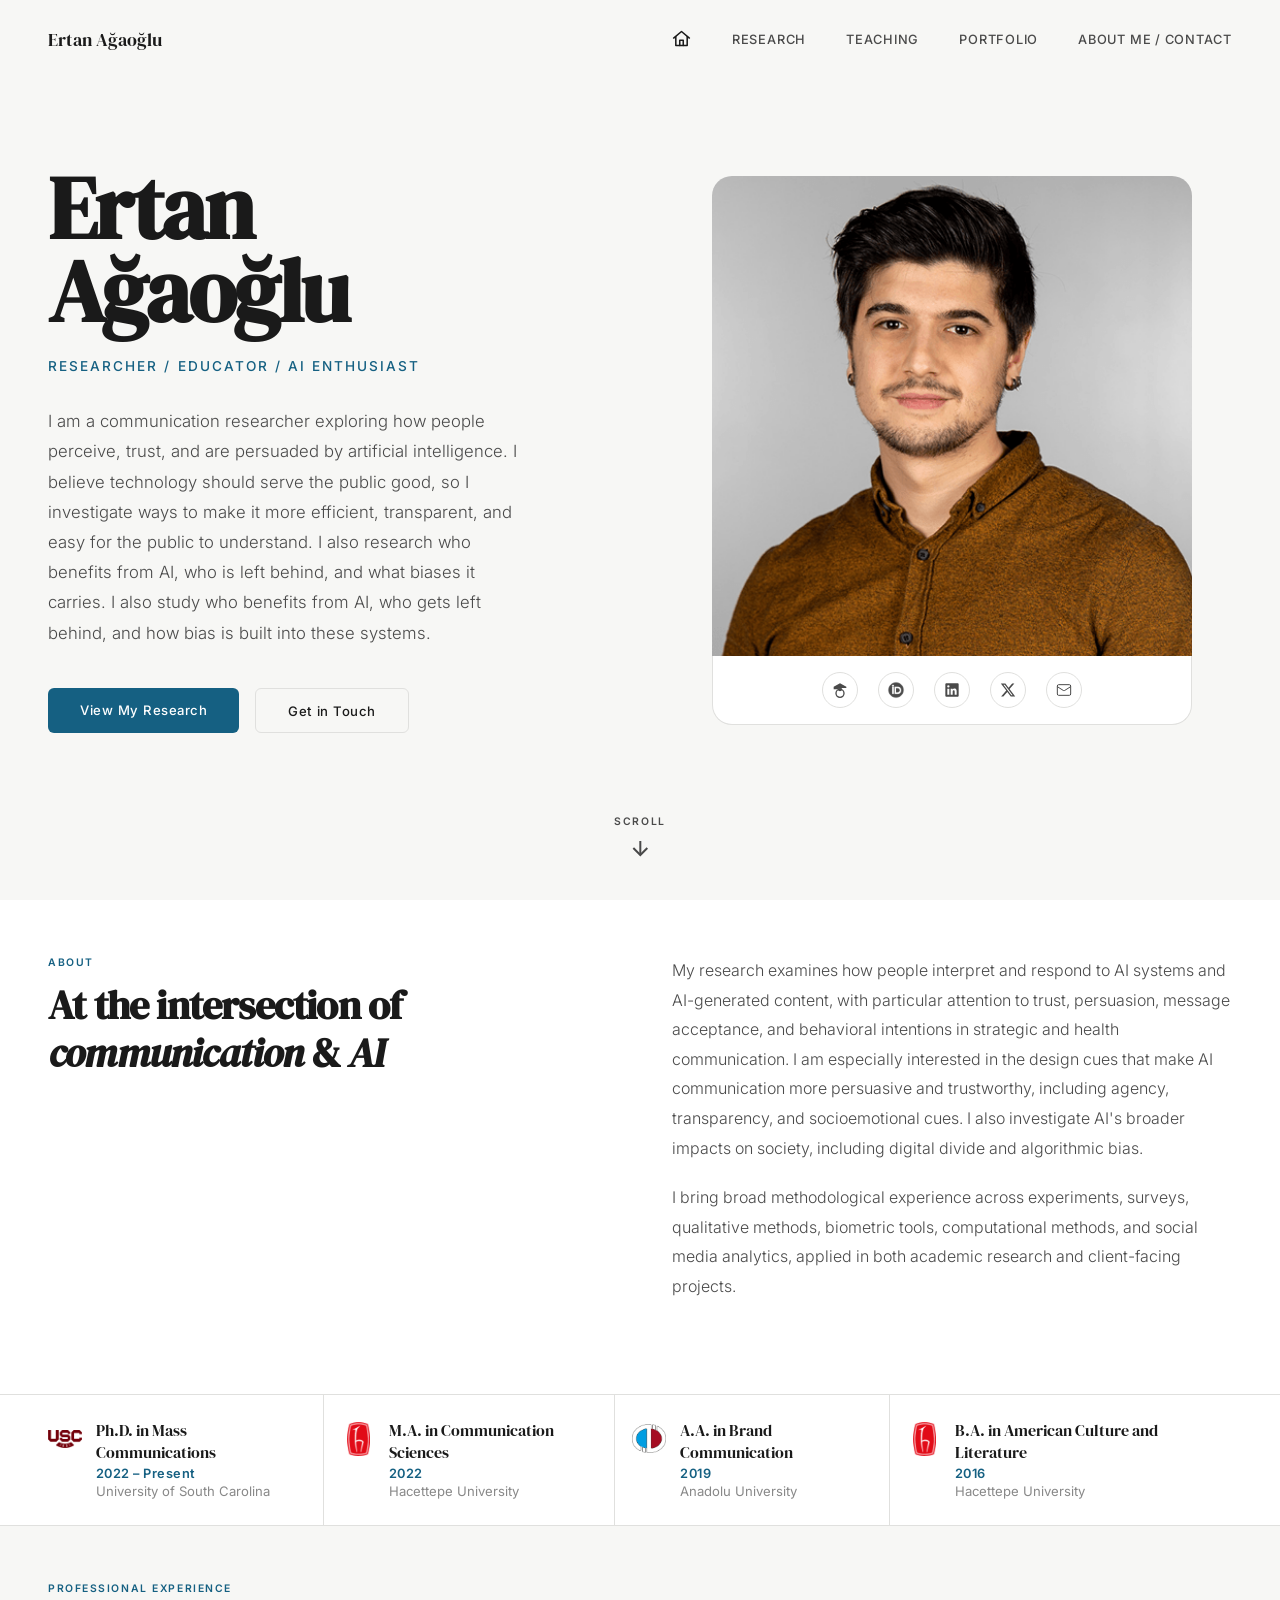
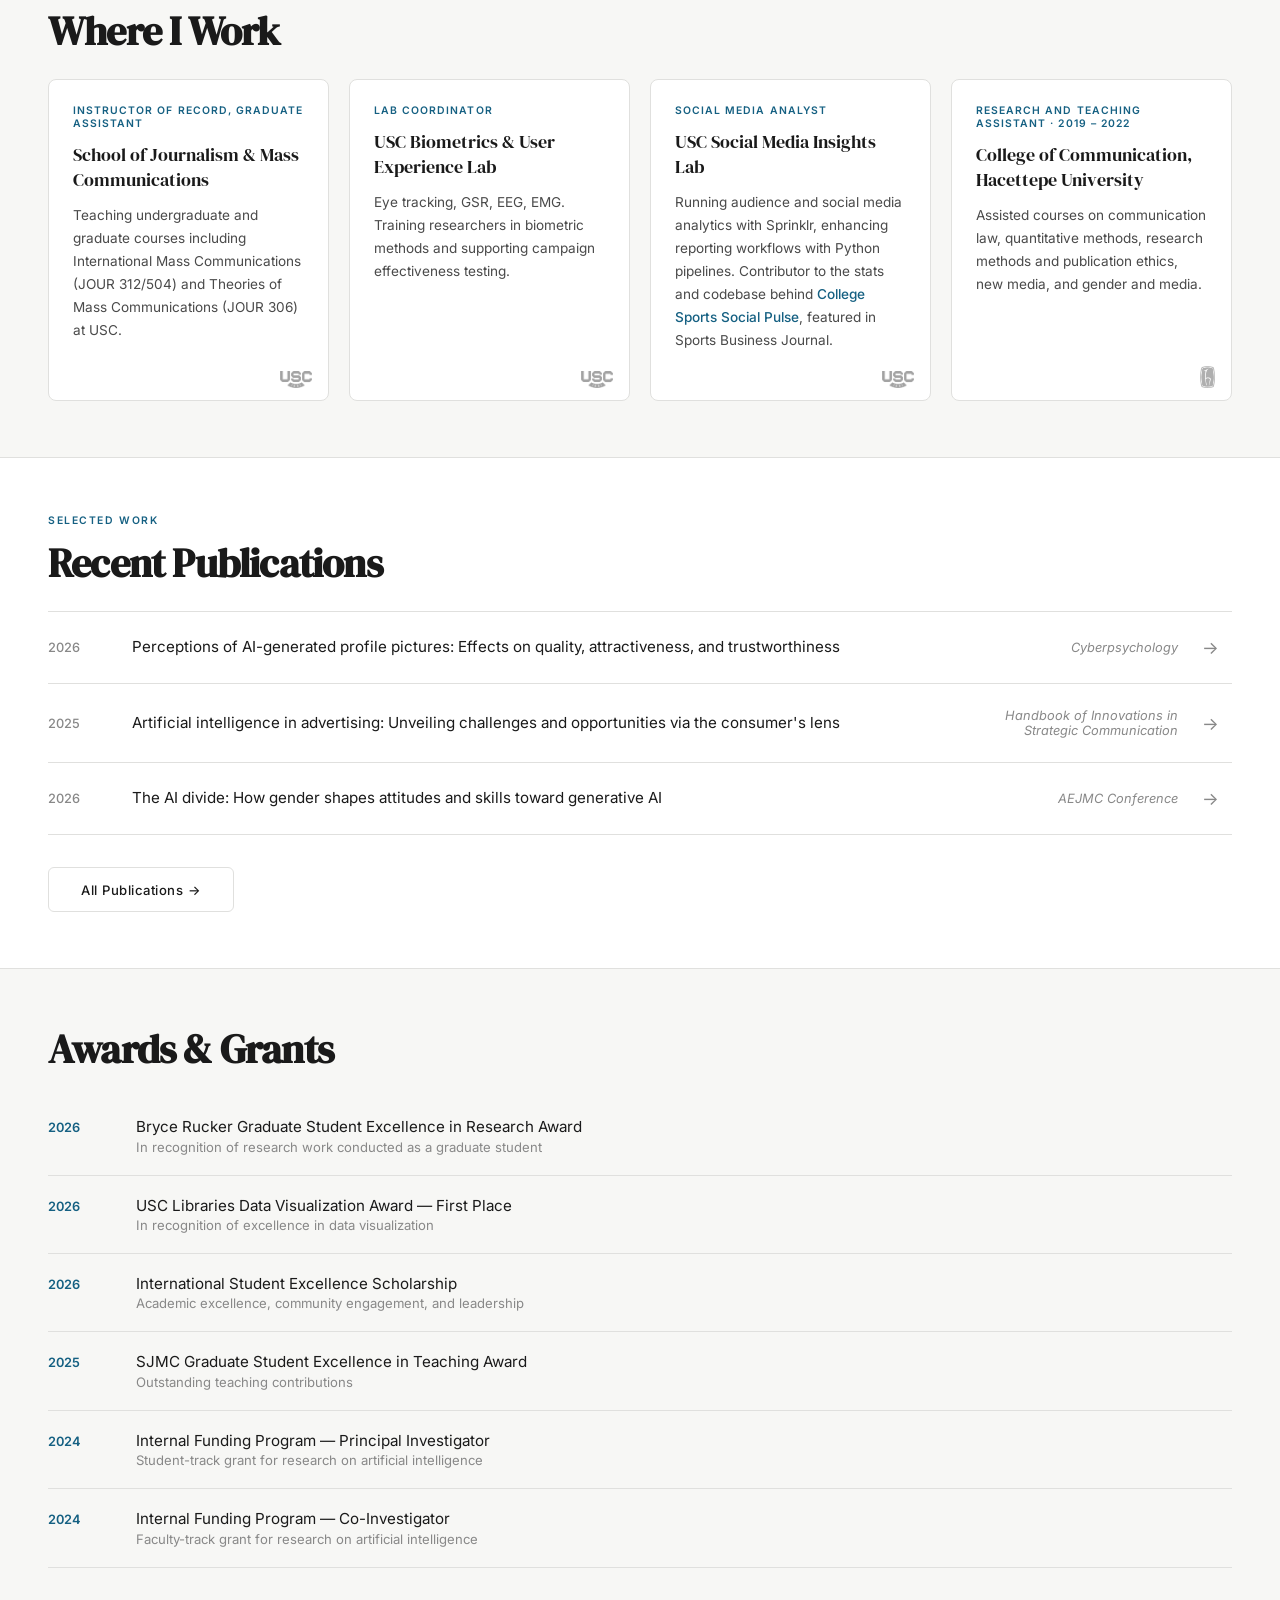
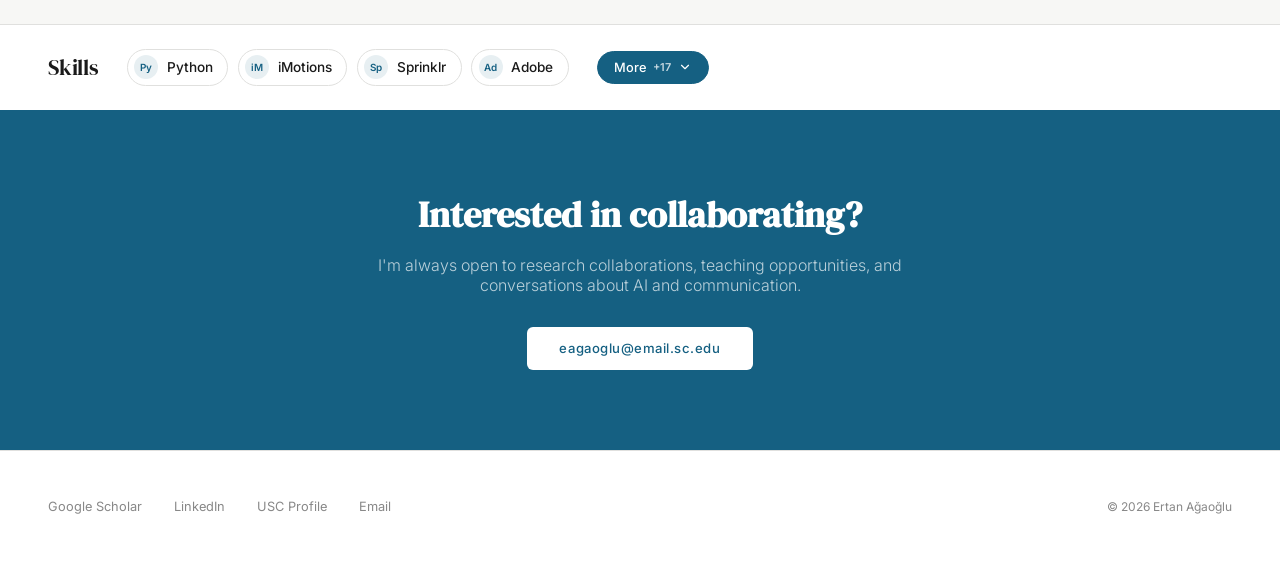
==== index.html @ 3bb45492 "Update skills strip pills, pulsing blue More button, add Canva Co-Authored-By: Claude Sonnet 5.5 <no" ====
<!DOCTYPE html>
<html lang="en">
<head>
  <meta charset="UTF-8">
  <meta name="viewport" content="width=device-width, initial-scale=1.0">
  <title>Ertan Ağaoğlu | Communication & AI Researcher</title>
  <meta name="description" content="Ertan Ağaoğlu is a Ph.D. Candidate at the University of South Carolina researching artificial intelligence, AI trust, persuasion, and algorithmic inequalities.">
  <link rel="icon" type="image/svg+xml" href="favicon.svg">
  
  <!-- Open Graph / Social Media -->
  <meta property="og:type" content="website">
  <meta property="og:site_name" content="Ertan Ağaoğlu">
  <meta property="og:title" content="Ertan Ağaoğlu | Communication & AI Researcher">
  <meta property="og:description" content="Communication researcher exploring how people perceive, trust, and are persuaded by artificial intelligence.">
  <meta property="og:url" content="https://ertanagaoglu.com/">
  <meta property="og:image" content="https://ertanagaoglu.com/agaoglu_ertan.png">
  <meta name="twitter:card" content="summary_large_image">
  <meta name="twitter:site" content="@ertanagaoglu">

  <link rel="preconnect" href="https://fonts.googleapis.com">
  <link rel="preconnect" href="https://fonts.gstatic.com" crossorigin>
  <link href="https://fonts.googleapis.com/css2?family=DM+Serif+Display:ital@0;1&family=Inter:wght@300;400;500;600&display=swap" rel="stylesheet">
  <link rel="stylesheet" href="style.css">
  <style>
    .hero{position:relative}
    .scroll-arrow{position:absolute;bottom:2.5rem;left:50%;transform:translateX(-50%);display:flex;flex-direction:column;align-items:center;gap:.5rem;cursor:pointer;text-decoration:none;color:var(--text2);z-index:1}
    .scroll-arrow span{font-size:.65rem;font-weight:600;letter-spacing:.15em;text-transform:uppercase}
    .scroll-arrow svg{width:24px;height:24px;stroke:var(--text2);stroke-width:2;fill:none;animation:bounce 2s infinite}
    @keyframes bounce{0%,20%,50%,80%,100%{transform:translateY(0)}40%{transform:translateY(8px)}60%{transform:translateY(4px)}}
    @media(max-width:900px){.scroll-arrow{display:none}}
  </style>
</head>
<body>

<nav>
  <div class="nav-inner">
    <a href="index.html" class="nav-logo">Ertan Ağaoğlu</a>
    <button class="nav-toggle" aria-label="Menu" onclick="document.querySelector('.nav-links').classList.toggle('open')">
      <svg viewBox="0 0 24 24"><line x1="3" y1="6" x2="21" y2="6"/><line x1="3" y1="12" x2="21" y2="12"/><line x1="3" y1="18" x2="21" y2="18"/></svg>
    </button>
    <ul class="nav-links">
      <li><a href="index.html" class="nav-home active" aria-label="Home" title="Home"><svg viewBox="0 0 24 24" aria-hidden="true"><path d="M3 11.5 12 4l9 7.5"/><path d="M5.5 10v10h13V10"/><path d="M10 20v-6h4v6"/></svg></a></li>
      <li><a href="research.html">Research</a></li>
      <li><a href="teaching.html">Teaching</a></li>
      <li><a href="portfolio.html">Portfolio</a></li>
      <li><a href="beyond-academia.html">About Me / Contact</a></li>
    </ul>
  </div>
</nav>

<section class="hero">
  <div class="hero-content">
    <div class="hero-text">
      <h1 class="hero-name">Ertan<br>Ağaoğlu</h1>
      <p class="hero-roles">Researcher / Educator / AI Enthusiast</p>
      <p class="hero-desc">I am a communication researcher exploring how people perceive, trust, and are persuaded by artificial intelligence. I believe technology should serve the public good, so I investigate ways to make it more efficient, transparent, and easy for the public to understand. I also research who benefits from AI, who is left behind, and what biases it carries. I also study who benefits from AI, who gets left behind, and how bias is built into these systems.</p>
      <div class="hero-cta">
        <a href="research.html" class="btn-primary">View My Research</a>
        <a href="mailto:eagaoglu@email.sc.edu" class="btn-outline">Get in Touch</a>
      </div>
    </div>
    <div class="hero-image">
      <img src="agaoglu_ertan.png" alt="Ertan Ağaoğlu">
      <div class="hero-icons">
        <a href="https://scholar.google.com/citations?user=BY0EhgkAAAAJ&hl=en" target="_blank" rel="noopener noreferrer" title="Google Scholar">
          <svg viewBox="0 0 24 24"><path d="M12 24a7 7 0 1 1 0-14 7 7 0 0 1 0 14zm0-2a5 5 0 1 0 0-10 5 5 0 0 0 0 10z"/><path d="M12 14a3 3 0 1 1 0-6 3 3 0 0 1 0 6zm0-2a1 1 0 1 0 0-2 1 1 0 0 0 0 2z"/><path d="m2.5 7 9.5-5 9.5 5V9H11l-2 2H2.5z"/></svg>
        </a>
        <a href="https://orcid.org/0000-0002-4220-2431" target="_blank" rel="noopener noreferrer" title="ORCID">
          <span class="orcid-icon" aria-hidden="true"></span>
        </a>
        <a href="https://www.linkedin.com/in/ertanagaoglu/" target="_blank" rel="noopener noreferrer" title="LinkedIn">
          <svg viewBox="0 0 24 24"><path d="M20.5 2h-17A1.5 1.5 0 0 0 2 3.5v17A1.5 1.5 0 0 0 3.5 22h17a1.5 1.5 0 0 0 1.5-1.5v-17A1.5 1.5 0 0 0 20.5 2zM8 19H5v-9h3zM6.5 8.25A1.75 1.75 0 1 1 8.3 6.5a1.78 1.78 0 0 1-1.8 1.75zM19 19h-3v-4.74c0-1.42-.6-1.93-1.38-1.93A1.74 1.74 0 0 0 13 14.19V19h-3v-9h2.9v1.3a3.11 3.11 0 0 1 2.7-1.4c1.55 0 3.36.86 3.36 3.66z"/></svg>
        </a>
        <a href="https://x.com/ertanagaoglu" target="_blank" rel="noopener noreferrer" title="X / Twitter">
          <svg viewBox="0 0 24 24"><path d="M18.244 2.25h3.308l-7.227 8.26 8.502 11.24H16.17l-5.214-6.817L4.99 21.75H1.68l7.73-8.835L1.254 2.25H8.08l4.713 6.231zm-1.161 17.52h1.833L7.084 4.126H5.117z"/></svg>
        </a>
        <a href="mailto:eagaoglu@email.sc.edu" title="Email">
          <svg viewBox="0 0 24 24" class="stroke-icon"><rect x="2" y="4" width="20" height="16" rx="2"/><path d="m22 7-8.97 5.7a1.94 1.94 0 0 1-2.06 0L2 7"/></svg>
        </a>
      </div>
    </div>
  </div>
  <a href="#about" class="scroll-arrow">
    <span>Scroll</span>
    <svg viewBox="0 0 24 24"><path d="M12 5v14"/><path d="m19 12-7 7-7-7"/></svg>
  </a>
</section>

<section class="section" id="about">
  <div class="two-col">
    <div class="col-left reveal">
      <span class="overline">About</span>
      <h2>At the intersection of<br><em>communication</em> &amp; <em>AI</em></h2>
    </div>
    <div class="col-right reveal reveal-delay-1">
      <p>My research examines how people interpret and respond to AI systems and AI-generated content, with particular attention to trust, persuasion, message acceptance, and behavioral intentions in strategic and health communication. I am especially interested in the design cues that make AI communication more persuasive and trustworthy, including agency, transparency, and socioemotional cues. I also investigate AI's broader impacts on society, including digital divide and algorithmic bias.</p>
      <p>I bring broad methodological experience across experiments, surveys, qualitative methods, biometric tools, computational methods, and social media analytics, applied in both academic research and client-facing projects.</p>
    </div>
  </div>
</section>

<section class="edu-section">
  <div class="edu-card edu-wide reveal">
    <ul class="edu-list" aria-label="Education">
      <li class="edu-item">
        <span class="edu-logo"><img src="usc-logo.png" alt="University of South Carolina"></span>
        <span class="edu-text"><span class="edu-degree">Ph.D. in Mass Communications</span><span class="edu-year">2022 &ndash; Present</span><span class="edu-inst">University of South Carolina</span></span>
      </li>
      <li class="edu-item">
        <span class="edu-logo"><img src="hu-logo.png" alt="Hacettepe University"></span>
        <span class="edu-text"><span class="edu-degree">M.A. in Communication Sciences</span><span class="edu-year">2022</span><span class="edu-inst">Hacettepe University</span></span>
      </li>
      <li class="edu-item">
        <span class="edu-logo"><img src="anadolu-logo.png" alt="Anadolu University"></span>
        <span class="edu-text"><span class="edu-degree">A.A. in Brand Communication</span><span class="edu-year">2019</span><span class="edu-inst">Anadolu University</span></span>
      </li>
      <li class="edu-item">
        <span class="edu-logo"><img src="hu-logo.png" alt="Hacettepe University"></span>
        <span class="edu-text"><span class="edu-degree">B.A. in American Culture and Literature</span><span class="edu-year">2016</span><span class="edu-inst">Hacettepe University</span></span>
      </li>
    </ul>
  </div>
</section>

<section class="section labs-section">
  <span class="overline">Professional Experience</span>
  <h2>Where I Work</h2>
  <div class="labs-grid labs-grid-4">
    <div class="lab-card reveal">
      <span class="lab-logo" data-label="University of South Carolina"><img src="usc-logo.png" alt="University of South Carolina"></span>
      <span class="lab-role">Instructor of Record, Graduate Assistant</span>
      <h3>School of Journalism &amp; Mass Communications</h3>
      <p>Teaching undergraduate and graduate courses including International Mass Communications (JOUR 312/504) and Theories of Mass Communications (JOUR 306) at USC.</p>
    </div>
    <div class="lab-card reveal reveal-delay-1">
      <span class="lab-logo" data-label="University of South Carolina"><img src="usc-logo.png" alt="University of South Carolina"></span>
      <span class="lab-role">Lab Coordinator</span>
      <h3>USC Biometrics &amp; User Experience Lab</h3>
      <p>Eye tracking, GSR, EEG, EMG. Training researchers in biometric methods and supporting campaign effectiveness testing.</p>
    </div>
    <div class="lab-card reveal reveal-delay-2">
      <span class="lab-logo" data-label="University of South Carolina"><img src="usc-logo.png" alt="University of South Carolina"></span>
      <span class="lab-role">Social Media Analyst</span>
      <h3>USC Social Media Insights Lab</h3>
      <p>Running audience and social media analytics with Sprinklr, enhancing reporting workflows with Python pipelines. Contributor to the stats and codebase behind <a href="https://collegesportssocialpulse.com" target="_blank" rel="noopener noreferrer" style="color:var(--accent2);text-decoration:none;font-weight:500">College Sports Social Pulse</a>, featured in Sports Business Journal.</p>
    </div>
    <div class="lab-card reveal reveal-delay-3">
      <span class="lab-logo" data-label="Hacettepe University"><img class="hu" src="hu-logo.png" alt="Hacettepe University"></span>
      <span class="lab-role">Research and Teaching Assistant &middot; 2019 &ndash; 2022</span>
      <h3>College of Communication, Hacettepe University</h3>
      <p>Assisted courses on communication law, quantitative methods, research methods and publication ethics, new media, and gender and media.</p>
    </div>
  </div>
</section>

<section class="section">
  <span class="overline">Selected Work</span>
  <h2>Recent Publications</h2>
  <div class="pub-list reveal">
    <a class="pub-row" href="https://doi.org/10.5817/CP2026-4-3" target="_blank" rel="noopener noreferrer">
      <span class="pub-year">2026</span>
      <span class="pub-title">Perceptions of AI-generated profile pictures: Effects on quality, attractiveness, and trustworthiness</span>
      <span class="pub-venue">Cyberpsychology</span>
      <span class="pub-arrow">&rarr;</span>
    </a>
    <a class="pub-row" href="https://www.e-elgar.com/shop/gbp/handbook-of-innovations-in-strategic-communication-9781035326471.html" target="_blank" rel="noopener noreferrer">
      <span class="pub-year">2025</span>
      <span class="pub-title">Artificial intelligence in advertising: Unveiling challenges and opportunities via the consumer's lens</span>
      <span class="pub-venue">Handbook of Innovations in Strategic Communication</span>
      <span class="pub-arrow">&rarr;</span>
    </a>
    <a class="pub-row" href="research.html">
      <span class="pub-year">2026</span>
      <span class="pub-title">The AI divide: How gender shapes attitudes and skills toward generative AI</span>
      <span class="pub-venue">AEJMC Conference</span>
      <span class="pub-arrow">&rarr;</span>
    </a>
  </div>
  <div style="margin-top:2rem">
    <a href="research.html" class="btn-outline">All Publications &rarr;</a>
  </div>
</section>

<section class="section labs-section">
  <h2>Awards &amp; Grants</h2>
  <div class="awards-list">
    <div class="award reveal">
      <span class="award-year">2026</span>
      <div class="award-info">
        <h3>Bryce Rucker Graduate Student Excellence in Research Award</h3>
        <p>In recognition of research work conducted as a graduate student</p>
      </div>
    </div>
    <div class="award">
      <span class="award-year">2026</span>
      <div class="award-info">
        <h3>USC Libraries Data Visualization Award &mdash; First Place</h3>
        <p>In recognition of excellence in data visualization</p>
      </div>
    </div>
    <div class="award">
      <span class="award-year">2026</span>
      <div class="award-info">
        <h3>International Student Excellence Scholarship</h3>
        <p>Academic excellence, community engagement, and leadership</p>
      </div>
    </div>
    <div class="award">
      <span class="award-year">2025</span>
      <div class="award-info">
        <h3>SJMC Graduate Student Excellence in Teaching Award</h3>
        <p>Outstanding teaching contributions</p>
      </div>
    </div>
    <div class="award">
      <span class="award-year">2024</span>
      <div class="award-info">
        <h3>Internal Funding Program &mdash; Principal Investigator</h3>
        <p>Student-track grant for research on artificial intelligence</p>
      </div>
    </div>
    <div class="award">
      <span class="award-year">2024</span>
      <div class="award-info">
        <h3>Internal Funding Program &mdash; Co-Investigator</h3>
        <p>Faculty-track grant for research on artificial intelligence</p>
      </div>
    </div>
  </div>
</section>

<section class="skills-strip" id="skills">
  <div class="strip-bar">
    <h2 class="strip-title">Skills</h2>
    <ul class="strip-pills">
      <li class="strip-pill"><span class="strip-mark" aria-hidden="true">Py</span>Python</li>
      <li class="strip-pill"><span class="strip-mark" aria-hidden="true">iM</span>iMotions</li>
      <li class="strip-pill"><span class="strip-mark" aria-hidden="true">Sp</span>Sprinklr</li>
      <li class="strip-pill"><span class="strip-mark" aria-hidden="true">Ad</span>Adobe</li>
    </ul>
    <button type="button" class="strip-more" aria-expanded="false" aria-controls="skills-panel"><span class="strip-more-label">More</span> <span class="strip-more-count">+17</span><svg viewBox="0 0 24 24" aria-hidden="true"><path d="m6 9 6 6 6-6"/></svg></button>
  </div>
  <div class="strip-panel" id="skills-panel" inert>
    <div class="strip-panel-clip">
      <div class="strip-panel-inner">
        <div class="skill-tabs" role="group" aria-label="Filter skills">
    <button type="button" class="skill-tab is-active" data-filter="all" aria-pressed="true">All <span>21</span></button>
    <button type="button" class="skill-tab" data-filter="statistics" aria-pressed="false">Statistics <span>3</span></button>
    <button type="button" class="skill-tab" data-filter="qualitative" aria-pressed="false">Qualitative <span>1</span></button>
    <button type="button" class="skill-tab" data-filter="programming" aria-pressed="false">Programming <span>2</span></button>
    <button type="button" class="skill-tab" data-filter="ai" aria-pressed="false">AI <span>2</span></button>
    <button type="button" class="skill-tab" data-filter="biometrics" aria-pressed="false">Biometrics <span>5</span></button>
    <button type="button" class="skill-tab" data-filter="listening" aria-pressed="false">Social Listening <span>4</span></button>
    <button type="button" class="skill-tab" data-filter="visualization" aria-pressed="false">Visualization <span>4</span></button>
  </div>
        <ul class="skill-grid">
      <li class="skill" data-cat="statistics">
        <span class="skill-mark" aria-hidden="true">SP</span>
        <span class="skill-text"><span class="skill-name">SPSS</span><span class="skill-cat">Statistics</span></span>
      </li>
      <li class="skill" data-cat="statistics">
        <span class="skill-mark" aria-hidden="true">R</span>
        <span class="skill-text"><span class="skill-name">RStudio</span><span class="skill-cat">Statistics</span></span>
      </li>
      <li class="skill" data-cat="statistics">
        <span class="skill-mark" aria-hidden="true">Jm</span>
        <span class="skill-text"><span class="skill-name">Jamovi</span><span class="skill-cat">Statistics</span></span>
      </li>
      <li class="skill" data-cat="qualitative">
        <span class="skill-mark" aria-hidden="true">De</span>
        <span class="skill-text"><span class="skill-name">Dedoose</span><span class="skill-cat">Qualitative</span></span>
      </li>
      <li class="skill" data-cat="programming">
        <span class="skill-mark" aria-hidden="true">Py</span>
        <span class="skill-text"><span class="skill-name">Python</span><span class="skill-cat">Programming</span></span>
      </li>
      <li class="skill" data-cat="programming">
        <span class="skill-mark" aria-hidden="true">HT</span>
        <span class="skill-text"><span class="skill-name">HTML</span><span class="skill-cat">Programming</span></span>
      </li>
      <li class="skill" data-cat="ai">
        <span class="skill-mark" aria-hidden="true">Vu</span>
        <span class="skill-text"><span class="skill-name">Vurvey</span><span class="skill-cat">AI</span></span>
      </li>
      <li class="skill" data-cat="ai">
        <span class="skill-mark" aria-hidden="true">Ol</span>
        <span class="skill-text"><span class="skill-name">LLMs with Ollama</span><span class="skill-cat">AI</span></span>
      </li>
      <li class="skill" data-cat="biometrics">
        <span class="skill-mark" aria-hidden="true">iM</span>
        <span class="skill-text"><span class="skill-name">iMotions</span><span class="skill-cat">Biometrics</span></span>
      </li>
      <li class="skill" data-cat="biometrics">
        <span class="skill-mark" aria-hidden="true">ET</span>
        <span class="skill-text"><span class="skill-name">Eye Tracking</span><span class="skill-cat">Biometrics</span></span>
      </li>
      <li class="skill" data-cat="biometrics">
        <span class="skill-mark" aria-hidden="true">GS</span>
        <span class="skill-text"><span class="skill-name">GSR</span><span class="skill-cat">Biometrics</span></span>
      </li>
      <li class="skill" data-cat="biometrics">
        <span class="skill-mark" aria-hidden="true">EE</span>
        <span class="skill-text"><span class="skill-name">EEG</span><span class="skill-cat">Biometrics</span></span>
      </li>
      <li class="skill" data-cat="biometrics">
        <span class="skill-mark" aria-hidden="true">EM</span>
        <span class="skill-text"><span class="skill-name">EMG</span><span class="skill-cat">Biometrics</span></span>
      </li>
      <li class="skill" data-cat="listening">
        <span class="skill-mark" aria-hidden="true">NQ</span>
        <span class="skill-text"><span class="skill-name">Netbase Quid</span><span class="skill-cat">Social Listening</span></span>
      </li>
      <li class="skill" data-cat="listening">
        <span class="skill-mark" aria-hidden="true">Bw</span>
        <span class="skill-text"><span class="skill-name">BrandWatch</span><span class="skill-cat">Social Listening</span></span>
      </li>
      <li class="skill" data-cat="listening">
        <span class="skill-mark" aria-hidden="true">Sp</span>
        <span class="skill-text"><span class="skill-name">Sprinklr</span><span class="skill-cat">Social Listening</span></span>
      </li>
      <li class="skill" data-cat="listening">
        <span class="skill-mark" aria-hidden="true">VM</span>
        <span class="skill-text"><span class="skill-name">ViralMoment</span><span class="skill-cat">Social Listening</span></span>
      </li>
      <li class="skill" data-cat="visualization">
        <span class="skill-mark" aria-hidden="true">Tb</span>
        <span class="skill-text"><span class="skill-name">Tableau</span><span class="skill-cat">Visualization</span></span>
      </li>
      <li class="skill" data-cat="visualization">
        <span class="skill-mark" aria-hidden="true">Cv</span>
        <span class="skill-text"><span class="skill-name">Canva</span><span class="skill-cat">Visualization</span></span>
      </li>
      <li class="skill" data-cat="visualization">
        <span class="skill-mark" aria-hidden="true">Ad</span>
        <span class="skill-text"><span class="skill-name">Adobe Creative Suite</span><span class="skill-cat">Visualization</span></span>
      </li>
      <li class="skill" data-cat="visualization">
        <span class="skill-mark" aria-hidden="true">MS</span>
        <span class="skill-text"><span class="skill-name">Microsoft Office</span><span class="skill-cat">Visualization</span></span>
      </li>
  </ul>
      </div>
    </div>
  </div>
</section>

<section class="cta-section">
  <div class="cta-inner reveal">
    <h2>Interested in collaborating?</h2>
    <p>I'm always open to research collaborations, teaching opportunities, and conversations about AI and communication.</p>
    <a href="mailto:eagaoglu@email.sc.edu" class="btn-primary">eagaoglu@email.sc.edu</a>
  </div>
</section>

<footer>
  <div class="footer-inner">
    <div class="footer-links">
      <a href="https://scholar.google.com/citations?user=BY0EhgkAAAAJ&hl=en" target="_blank" rel="noopener noreferrer">Google Scholar</a>
      <a href="https://www.linkedin.com/in/ertanagaoglu/" target="_blank" rel="noopener noreferrer">LinkedIn</a>
      <a href="https://sc.edu/study/colleges_schools/cic/academic_programs/phd/mass_communication_phd/doctoral_students/agaoglu_ertan.php" target="_blank" rel="noopener noreferrer">USC Profile</a>
      <a href="mailto:eagaoglu@email.sc.edu">Email</a>
    </div>
    <p>&copy; 2026 Ertan Ağaoğlu</p>
  </div>
</footer>

<script>
window.addEventListener('scroll',()=>{document.querySelector('nav').classList.toggle('scrolled',window.scrollY>50)});
const o=new IntersectionObserver((entries)=>{entries.forEach(e=>{if(e.isIntersecting){e.target.classList.add('visible');o.unobserve(e.target)}})},{threshold:.15});
document.querySelectorAll('.reveal').forEach(el=>o.observe(el));
</script>
<script src="skills.js" defer></script>
</body>
</html>
---- style.css ----
*{margin:0;padding:0;box-sizing:border-box}
:root{
  --bg:#ffffff;
  --bg2:#f7f7f5;
  --text:#1a1a1a;
  --text2:#4a4a4a;
  --muted:#888;
  --border:#e0e0de;
  --accent:#156082;
  --accent2:#156082;
  --serif:'DM Serif Display',Georgia,serif;
  --sans:'Inter',system-ui,sans-serif;
}
html{scroll-behavior:smooth}
body{font-family:var(--sans);background:var(--bg);color:var(--text);-webkit-font-smoothing:antialiased;overflow-x:hidden}

/* Nav */
nav{position:fixed;top:0;left:0;right:0;z-index:100;padding:0 3rem;transition:all .4s}
nav.scrolled{background:rgba(255,255,255,.92);backdrop-filter:blur(20px);-webkit-backdrop-filter:blur(20px);box-shadow:0 1px 0 var(--border)}
.nav-inner{max-width:1400px;margin:0 auto;display:flex;align-items:center;justify-content:space-between;height:80px}
.nav-logo{font-family:var(--serif);font-size:1.1rem;color:var(--text);text-decoration:none}
.nav-links{display:flex;gap:2.5rem;list-style:none}
.nav-links a{font-size:.8rem;font-weight:500;color:var(--text2);text-decoration:none;letter-spacing:.06em;text-transform:uppercase;transition:color .2s}
.nav-links a:hover,.nav-links a.active{color:var(--text)}
.nav-toggle{display:none;background:none;border:none;cursor:pointer;padding:4px}
.nav-toggle svg{width:24px;height:24px;stroke:var(--text);stroke-width:2;fill:none}

/* Hero */
.hero{min-height:100vh;display:flex;align-items:center;padding:0 3rem;background:var(--bg2)}
.hero-content{max-width:1400px;margin:0 auto;width:100%;display:grid;grid-template-columns:1fr 1fr;gap:4rem;align-items:center;padding:6rem 0}
.hero-text{padding-right:2rem}
.hero-name{font-family:var(--serif);font-size:5.5rem;line-height:.95;letter-spacing:-.03em;color:var(--text);margin-bottom:1.5rem}
.hero-roles{font-size:.85rem;font-weight:500;letter-spacing:.15em;text-transform:uppercase;color:var(--accent2);margin-bottom:2rem}
.hero-desc{font-size:1.05rem;line-height:1.8;color:var(--text2);max-width:480px;font-weight:300}
.hero-cta{display:flex;gap:1rem;margin-top:2.5rem}
.hero-image{position:relative;display:flex;flex-direction:column;align-items:center}
.hero-image img{width:100%;max-width:480px;height:auto;object-fit:cover;border-radius:20px 20px 0 0}
.hero-icons{display:flex;justify-content:center;gap:1.25rem;padding:1rem 0;background:var(--bg);border:1px solid var(--border);border-top:none;border-radius:0 0 20px 20px;width:100%;max-width:480px}
.hero-icons a{display:flex;align-items:center;justify-content:center;width:36px;height:36px;border-radius:50%;border:1px solid var(--border);background:var(--bg);transition:all .3s}
.hero-icons a:hover{border-color:var(--accent);background:var(--accent)}
.hero-icons a:hover svg{fill:var(--bg);stroke:var(--bg)}
.hero-icons svg{width:16px;height:16px;fill:var(--text2);stroke:none;transition:all .3s}
.hero-icons svg.stroke-icon{fill:none;stroke:var(--text2);stroke-width:1.5}
.hero-icons a:hover svg.stroke-icon{fill:none;stroke:var(--bg)}

.nav-links a.nav-home{display:inline-flex;align-items:center}
.nav-links a.nav-home svg{width:21px;height:21px;stroke:currentColor;stroke-width:1.75;fill:none;stroke-linecap:round;stroke-linejoin:round}

/* Social row (about page) */
.social-row{display:flex;justify-content:center;gap:1.25rem;margin-top:1.75rem;max-width:640px}
.social-row a{display:flex;align-items:center;justify-content:center;width:40px;height:40px;border-radius:50%;border:1px solid var(--border);background:var(--bg);transition:all .3s}
.social-row a:hover{border-color:var(--accent);background:var(--accent)}
.social-row svg{width:17px;height:17px;fill:var(--text2);stroke:none;transition:all .3s}
.social-row svg.stroke-icon{fill:none;stroke:var(--text2);stroke-width:1.5}
.social-row a:hover svg{fill:var(--bg);stroke:none}
.social-row a:hover svg.stroke-icon{fill:none;stroke:var(--bg)}

.orcid-icon{display:block;width:18px;height:18px;background:var(--text2);-webkit-mask:url(orcid-mask.png) center/contain no-repeat;mask:url(orcid-mask.png) center/contain no-repeat;transition:background .3s}
.hero-icons a:hover .orcid-icon,.social-row a:hover .orcid-icon{background:var(--bg)}

.contact-card{max-width:420px;margin:2rem auto 0;padding:1.5rem 1.5rem 1.75rem;border:1px solid var(--border);border-radius:14px;background:var(--bg);text-align:center;transition:box-shadow .35s,border-color .35s}
.contact-card:hover{border-color:#cfcfcc;box-shadow:0 12px 36px rgba(0,0,0,.07)}
.contact-title{font-family:var(--serif);font-size:1.3rem;font-weight:400;letter-spacing:-.01em;margin-bottom:1.1rem;color:var(--text)}
.contact-card .social-row{margin:0 auto;max-width:none;gap:.85rem}
.contact-card .social-row a{position:relative;width:46px;height:46px;transition:all .3s,transform .3s}
.contact-card .social-row a:hover,.contact-card .social-row a:focus-visible{transform:translateY(-4px);box-shadow:0 8px 18px rgba(21,96,130,.22)}
.contact-card .social-row a:focus-visible{outline:2px solid var(--accent2);outline-offset:3px}
.contact-card .social-row svg{width:19px;height:19px}
.contact-card .orcid-icon{width:24px;height:24px}
.contact-card .social-row a::after{content:attr(data-label);position:absolute;left:50%;top:calc(100% + 10px);transform:translate(-50%,-4px);padding:.3rem .6rem;border-radius:6px;background:var(--text);color:#fff;font-size:.7rem;font-weight:500;letter-spacing:.03em;white-space:nowrap;opacity:0;pointer-events:none;transition:opacity .2s,transform .2s}
.contact-card .social-row a:hover::after,.contact-card .social-row a:focus-visible::after{opacity:1;transform:translate(-50%,0)}
@media(max-width:900px){.contact-card{margin-top:1.5rem}.contact-card .social-row{gap:.6rem}.contact-card .social-row a{width:42px;height:42px}}
@media(prefers-reduced-motion:reduce){.contact-card .social-row a,.contact-card .social-row a::after{transition:none}}

/* Education card */
.edu-card{max-width:560px;padding:1.75rem 2rem;border:1px solid var(--border);border-radius:14px;background:var(--bg);transition:box-shadow .35s,border-color .35s}
.edu-card:hover{border-color:#cfcfcc;box-shadow:0 12px 36px rgba(0,0,0,.06)}
.section .edu-card h2{font-family:var(--serif);font-size:1.5rem;font-weight:400;letter-spacing:-.01em;margin-bottom:1.1rem}
.edu-list{list-style:none;margin:0;padding:0}
.edu-section{margin-top:1rem}
.edu-wide{max-width:none;padding:0;border:none;border-top:1px solid var(--border);border-radius:0;background:var(--bg);box-shadow:none}
.edu-wide:hover{box-shadow:none;border-color:var(--border)}
.edu-wide .edu-list{max-width:1400px;margin:0 auto;padding:0 3rem}
.edu-wide .edu-list{display:grid;grid-template-columns:repeat(auto-fit,minmax(240px,1fr));gap:0}
@media(min-width:1101px){.edu-wide .edu-list{grid-template-columns:1fr 1.06fr 1fr 1.25fr}}
.edu-wide .edu-item{margin:0;padding:1.6rem 1.1rem;border-radius:0;align-items:flex-start;gap:.85rem}
.edu-wide .edu-logo{margin-top:.1rem}
.edu-wide .edu-degree{font-size:1rem}
.edu-wide .edu-item+.edu-item{border-top:none;border-left:1px solid var(--border)}
.edu-wide .edu-item:first-child{padding-left:0}
.edu-wide .edu-item:first-child:hover{box-shadow:-3rem 0 0 var(--bg2)}
@media(max-width:900px){.edu-wide .edu-list{padding:0 1.5rem}.edu-wide .edu-item{padding:1.1rem 0}.edu-wide .edu-item:first-child:hover{box-shadow:-1.5rem 0 0 var(--bg2),1.5rem 0 0 var(--bg2)}.edu-wide .edu-item+.edu-item{border-left:none;border-top:1px solid var(--border)}}
.edu-item{display:flex;align-items:center;gap:1rem;padding:.8rem .75rem;margin:0 -.75rem;transition:background .25s}
.edu-item+.edu-item{border-top:1px solid var(--border)}
.edu-item:hover{background:var(--bg2)}
.edu-logo{display:flex;align-items:center;justify-content:center;width:34px;height:34px;flex-shrink:0}
.edu-logo img{display:block;max-width:100%;max-height:100%;width:auto;height:auto}
.edu-text{display:flex;flex-direction:column;gap:.15rem}
.edu-degree{font-family:var(--serif);font-size:1.05rem;color:var(--text);line-height:1.35}
.edu-year{font-size:.8rem;font-weight:600;letter-spacing:.04em;color:var(--accent2)}
.edu-inst{font-size:.82rem;color:var(--muted)}

/* Buttons */
.btn-primary{display:inline-block;font-size:.82rem;font-weight:500;letter-spacing:.04em;color:#fff;background:var(--accent);padding:.85rem 2rem;border-radius:6px;text-decoration:none;transition:all .3s}
.btn-primary:hover{background:#0f4a64;box-shadow:0 4px 20px rgba(21,96,130,.2)}
.btn-outline{display:inline-block;font-size:.82rem;font-weight:500;letter-spacing:.04em;color:var(--text);background:transparent;padding:.85rem 2rem;border-radius:6px;border:1px solid var(--border);text-decoration:none;transition:all .3s}
.btn-outline:hover{border-color:var(--text);background:var(--bg2)}

/* Info Bar */
.info-bar{border-top:1px solid var(--border);border-bottom:1px solid var(--border);background:var(--bg)}
.info-inner{max-width:1400px;margin:0 auto;padding:0 3rem;display:grid;grid-template-columns:repeat(4,1fr)}
.info-item{padding:1.75rem 0;border-right:1px solid var(--border);padding-right:2rem;padding-left:2rem}
.info-item:first-child{padding-left:0}
.info-item:last-child{border-right:none}
.info-label{display:block;font-size:.65rem;font-weight:600;letter-spacing:.12em;text-transform:uppercase;color:var(--muted);margin-bottom:.25rem}
.info-value{display:block;font-size:.9rem;font-weight:500;color:var(--text)}
.info-link{color:var(--text);text-decoration:none;transition:color .2s}
.info-link:hover{color:var(--accent2)}

/* Sections */
.section{max-width:1400px;margin:0 auto;padding:3.5rem 3rem}
.overline{display:block;font-size:.65rem;font-weight:600;letter-spacing:.15em;text-transform:uppercase;color:var(--accent2);margin-bottom:.75rem}
.section h2{font-family:var(--serif);font-size:2.5rem;letter-spacing:-.02em;margin-bottom:1.5rem;line-height:1.2}
.section h2 em{font-style:italic}

/* Two Col */
.two-col{display:grid;grid-template-columns:1fr 1fr;gap:4rem;align-items:start}
.col-right p{font-size:1rem;line-height:1.85;color:var(--text2);margin-bottom:1.25rem;font-weight:300}

/* Labs */
.labs-section{background:var(--bg2);border-top:1px solid var(--border);border-bottom:1px solid var(--border);max-width:100%;padding:3.5rem 3rem}
.labs-section .overline,.labs-section h2{max-width:1400px;margin-left:auto;margin-right:auto}
.labs-section h2{margin-bottom:1.5rem}
.labs-grid{max-width:1400px;margin:0 auto;display:grid;grid-template-columns:repeat(3,1fr);gap:1.5rem}
.labs-grid-4{grid-template-columns:repeat(4,1fr);gap:1.25rem}
.labs-grid-4 .lab-card{padding:1.5rem 1.5rem 3rem}
@media(max-width:1100px) and (min-width:901px){.labs-grid-4{grid-template-columns:repeat(2,1fr)}}
.lab-card{padding:2rem;border:1px solid var(--border);border-radius:8px;background:var(--bg);transition:box-shadow .3s}
.lab-card:hover{box-shadow:0 8px 30px rgba(0,0,0,.06)}
.lab-card{position:relative}
.lab-logo{position:absolute;right:1rem;bottom:.8rem;display:flex;align-items:center;filter:grayscale(1);opacity:.4;transition:filter .35s,opacity .35s}
.lab-logo img{display:block;height:17px;width:auto}
.lab-logo img.hu{height:22px}
.lab-logo::after{content:attr(data-label);position:absolute;right:0;bottom:calc(100% + 8px);padding:.3rem .6rem;border-radius:6px;background:var(--text);color:#fff;font-size:.7rem;font-weight:500;letter-spacing:.03em;white-space:nowrap;opacity:0;transform:translateY(4px);pointer-events:none;transition:opacity .25s,transform .25s}
.lab-card:hover .lab-logo,.lab-logo:hover{filter:none;opacity:1}
.lab-logo:hover::after{opacity:1;transform:none}
.lab-role{display:block;font-size:.65rem;font-weight:600;letter-spacing:.1em;text-transform:uppercase;color:var(--accent2);margin-bottom:.75rem}
.lab-card h3{font-family:var(--serif);font-size:1.15rem;margin-bottom:.75rem;font-weight:400}
.lab-card p{font-size:.85rem;color:var(--text2);line-height:1.7}
.card-link{display:inline-block;font-size:.8rem;font-weight:500;color:var(--accent2);text-decoration:none;margin-top:.75rem;transition:color .2s}
.card-link:hover{color:var(--accent)}

/* Publications */
.pub-list{display:flex;flex-direction:column;border-top:1px solid var(--border)}
.pub-row{display:grid;grid-template-columns:60px 1fr 200px 30px;gap:1.5rem;align-items:center;padding:1.5rem 0;border-bottom:1px solid var(--border);text-decoration:none;color:var(--text);transition:background .2s}
.pub-row:hover{background:var(--bg2);padding-left:1rem;padding-right:1rem;margin-left:-1rem;margin-right:-1rem;border-radius:6px}
.pub-year{font-size:.8rem;color:var(--muted);font-weight:500}
.pub-title{font-size:.95rem;font-weight:400;line-height:1.5}
.pub-venue{font-size:.8rem;color:var(--muted);font-style:italic;text-align:right}
.pub-arrow{font-size:1.1rem;color:var(--muted);transition:transform .2s}
.pub-row:hover .pub-arrow{transform:translateX(4px);color:var(--text)}
.pub-row-detail{display:grid;grid-template-columns:60px 1fr;gap:1.5rem;padding:1.5rem 0;border-bottom:1px solid var(--border);text-decoration:none;color:var(--text);transition:background .2s}
.pub-row-detail:hover{background:var(--bg2);padding-left:1rem;padding-right:1rem;margin-left:-1rem;margin-right:-1rem;border-radius:6px}
.pub-row-detail .pub-meta{display:flex;flex-direction:column;gap:.35rem}
.pub-row-detail .pub-title{font-size:.95rem;font-weight:500;line-height:1.5}
.pub-row-detail .pub-authors{font-size:.82rem;color:var(--text2);line-height:1.6}
.pub-row-detail .pub-venue-line{font-size:.8rem;color:var(--muted);font-style:italic}

/* CTA */
.cta-section{background:var(--accent);color:#fff;text-align:center;padding:5rem 3rem}
.cta-inner{max-width:600px;margin:0 auto}
.cta-inner h2{font-family:var(--serif);font-size:2.25rem;margin-bottom:1rem;color:#fff}
.cta-inner p{font-size:1rem;color:rgba(255,255,255,.7);margin-bottom:2rem;font-weight:300}
.cta-inner .btn-primary{background:#fff;color:var(--accent);border:none}
.cta-inner .btn-primary:hover{background:rgba(255,255,255,.9);box-shadow:0 4px 20px rgba(0,0,0,.15)}

/* Footer */
footer{padding:3rem;border-top:1px solid var(--border)}
.footer-inner{max-width:1400px;margin:0 auto;display:flex;justify-content:space-between;align-items:center}
.footer-links{display:flex;gap:2rem}
.footer-links a{font-size:.8rem;color:var(--muted);text-decoration:none;transition:color .2s}
.footer-links a:hover{color:var(--text)}
footer p{font-size:.75rem;color:var(--muted)}

/* Page Header (subpages) */
.page-header{padding:8rem 3rem 2rem;max-width:1400px;margin:0 auto}
.page-header .overline{margin-bottom:.75rem}
.page-header h1{font-family:var(--serif);font-size:3.5rem;letter-spacing:-.02em;line-height:1.1}
.page-header p{font-size:1.1rem;color:var(--text2);margin-top:1rem;max-width:600px;font-weight:300;line-height:1.8}

/* Pub page types */
.pub-type{display:inline-block;font-size:.6rem;font-weight:600;text-transform:uppercase;letter-spacing:.08em;color:var(--accent2);background:rgba(21,96,130,.06);padding:3px 8px;border-radius:4px;margin-right:.5rem}
.pub-card{padding:1.5rem 0;border-bottom:1px solid var(--border)}
.pub-card .pub-title{font-size:.95rem;font-weight:400;line-height:1.6;margin-bottom:.25rem}
.pub-card .pub-authors{font-size:.82rem;color:var(--muted);margin-top:.25rem}
.pub-card .pub-venue-full{font-size:.82rem;color:var(--muted);font-style:italic}

/* Teaching */
.teaching-grid{display:grid;grid-template-columns:repeat(auto-fit,minmax(340px,1fr));gap:1.25rem}
.course{padding:1.75rem;border:1px solid var(--border);border-radius:8px;background:var(--bg);transition:box-shadow .3s}
.course:hover{box-shadow:0 6px 24px rgba(0,0,0,.04)}
.course-code{font-size:.65rem;font-weight:600;color:var(--accent2);letter-spacing:.08em;text-transform:uppercase;margin-bottom:.35rem}
.course-name{font-family:var(--serif);font-size:1.05rem;font-weight:400}
.course-detail{font-size:.82rem;color:var(--muted);margin-top:.35rem}
.usc-mark{display:inline-block;height:1.15em;width:auto;vertical-align:-.22em;margin-right:.35rem}
.hu-mark{height:1.3em;vertical-align:-.3em}
.ta-note .usc-mark{height:1.6em;vertical-align:-.45em}
.ta-note .hu-mark{height:1.7em}

/* Awards */
.awards-list{display:flex;flex-direction:column}
.labs-section .awards-list{max-width:1400px;margin:0 auto}
.award{display:flex;gap:2rem;align-items:baseline;padding:1.25rem 0;border-bottom:1px solid var(--border)}
.award-year{font-size:.8rem;font-weight:600;color:var(--accent2);min-width:3.5rem;flex-shrink:0}
.award-info h3{font-size:.95rem;font-weight:400}
.award-info p{font-size:.82rem;color:var(--muted);margin-top:.15rem}

/* Contact page */
.contact-links{display:flex;flex-direction:column;gap:1rem;max-width:500px}
.contact-link{display:inline-flex;align-items:center;gap:.75rem;font-size:.9rem;font-weight:400;color:var(--text);text-decoration:none;padding:1rem 1.5rem;border:1px solid var(--border);border-radius:8px;transition:all .3s}
.contact-link:hover{border-color:var(--text);box-shadow:0 4px 16px rgba(0,0,0,.04)}
.contact-link svg{width:20px;height:20px;stroke:var(--muted);stroke-width:1.5;fill:none;flex-shrink:0}


/* Portfolio apps */
.app-card{max-width:880px;border:1px solid var(--border);border-radius:8px;background:var(--bg);overflow:hidden;transition:box-shadow .3s}
.app-card:hover{box-shadow:0 6px 24px rgba(0,0,0,.06)}
.app-img{display:block;width:100%;height:auto;border-bottom:1px solid var(--border)}
.app-body{padding:2rem}
.app-body h3{margin:.35rem 0 1rem;font-size:1.5rem}
.app-body p{font-size:.92rem;line-height:1.8;color:var(--text2);font-weight:300;margin-bottom:1rem}
.app-body .app-skills{font-size:.78rem;color:var(--muted);font-weight:500;margin-bottom:0}

.app-side{display:grid;grid-template-columns:300px 1fr;max-width:1000px}
.app-thumb{display:block;border-right:1px solid var(--border);background:var(--bg2)}
.app-thumb img{display:block;width:100%;height:auto}
.app-list{margin:0 0 1rem 1.1rem;font-size:.88rem;line-height:1.7;color:var(--text2);font-weight:300}
.app-list li{margin-bottom:.35rem}
@media(max-width:900px){.app-side{grid-template-columns:1fr}.app-thumb{border-right:none;border-bottom:1px solid var(--border)}}

.teaching-split{display:grid;grid-template-columns:1fr 1fr;gap:3rem;align-items:start}
.teaching-split .teaching-grid:not(.ta-grid){grid-template-columns:1fr}
@media(max-width:900px){.teaching-split{grid-template-columns:1fr;gap:0}}

.philosophy-band{background:var(--bg);border-top:1px solid var(--border);border-bottom:1px solid var(--border);padding:3.5rem 3rem;margin-top:1rem}
.philosophy{max-width:1100px;margin:0 auto;display:grid;grid-template-columns:320px 1fr;gap:4rem;align-items:start}
.philosophy .overline{color:var(--accent2)}
.philosophy h2{font-family:var(--serif);font-size:2rem;letter-spacing:-.02em;line-height:1.2;margin-bottom:1.5rem;color:var(--text)}
.principles{list-style:none;margin:0;padding:0;border-top:1px solid var(--text)}
.principles li{display:flex;align-items:baseline;gap:1rem;padding:.6rem 0;border-bottom:1px solid var(--border);font-family:var(--serif);font-size:1.05rem;color:var(--text)}
.principles span{font-family:var(--sans);font-size:.65rem;font-weight:600;letter-spacing:.14em;color:var(--accent2)}
.philosophy-text p{font-size:1.05rem;line-height:1.8;font-weight:400;color:var(--text);margin-bottom:1.1rem}
.philosophy-text p:last-child{margin-bottom:0}
.philosophy strong{font-weight:600;background:linear-gradient(transparent 58%,rgba(21,96,130,.2) 58%);padding:0 .1em}
.teaching-split .sub-title{font-family:var(--serif);font-size:1.4rem;font-weight:400;letter-spacing:-.01em;margin-bottom:1rem;color:var(--text)}
@media(max-width:900px){.philosophy-band{padding:2.5rem 1.5rem}.philosophy{grid-template-columns:1fr;gap:1.75rem}}

/* Testimonials */
.quote-group{margin-bottom:2.75rem}
.quote-group>.course-code{display:block;margin-bottom:1rem;font-size:.8rem;letter-spacing:.14em;color:var(--accent);padding-bottom:.6rem;border-bottom:2px solid var(--accent)}
.quote-grid{display:grid;grid-template-columns:repeat(auto-fit,minmax(320px,1fr));gap:1.5rem}
.quote{position:relative;margin:0;padding:2.25rem 2rem 1.75rem;border-radius:10px;background:var(--bg2);border-top:5px solid var(--accent);box-shadow:0 8px 28px rgba(0,0,0,.07);display:flex;flex-direction:column;justify-content:space-between;overflow:hidden}
.quote::before{content:'\201C';position:absolute;top:-.6rem;right:1.25rem;font-family:var(--serif);font-size:9rem;line-height:1;color:var(--accent);opacity:.08;pointer-events:none}
.quote blockquote{position:relative;font-family:var(--serif);font-style:italic;font-size:1.3rem;line-height:1.55;color:var(--text);font-weight:400}
.quote figcaption{position:relative;font-size:.72rem;font-weight:600;letter-spacing:.12em;text-transform:uppercase;color:var(--accent2);margin-top:1.25rem}

.coming-soon{display:flex;align-items:center;gap:1.25rem;max-width:880px;padding:1.75rem 2rem;border:1px dashed var(--border);border-radius:8px;background:var(--bg2)}
.coming-pill{flex-shrink:0;font-size:.65rem;font-weight:600;letter-spacing:.12em;text-transform:uppercase;color:var(--accent2);background:rgba(21,96,130,.08);padding:.4rem .8rem;border-radius:999px}
.coming-soon p{font-size:.95rem;color:var(--text2);font-weight:300}

/* Chatbots card and lightbox */
.chatbots{max-width:1100px}
.cb-row{display:grid;grid-template-columns:1fr 1fr;gap:2.5rem;align-items:center;padding:2rem}
.cb-row+.cb-row{border-top:1px solid var(--border)}
.cb-text .course-code{display:block}
.cb-text h3{margin:.35rem 0 .9rem;font-size:1.3rem}
.cb-text p{font-size:.92rem;line-height:1.8;color:var(--text2);font-weight:300;margin-bottom:.9rem}
.cb-text .app-skills{font-size:.78rem;color:var(--muted);font-weight:500;margin-bottom:0}
.shot{display:block;width:100%;padding:0;border:1px solid var(--border);border-radius:10px;overflow:hidden;background:#fff;box-shadow:0 8px 24px rgba(0,0,0,.06);cursor:zoom-in;text-align:left;transition:box-shadow .35s,transform .35s}
.shot:hover{box-shadow:0 14px 36px rgba(0,0,0,.12);transform:translateY(-3px)}
.shot:focus-visible{outline:2px solid var(--accent2);outline-offset:3px}
.shot-bar{display:flex;align-items:center;gap:6px;height:30px;padding:0 12px;background:var(--bg2);border-bottom:1px solid var(--border)}
.shot-bar i{width:8px;height:8px;border-radius:50%;background:#d9d9d6}
.shot-bar em{margin-left:auto;font-style:normal;font-size:.68rem;font-weight:600;letter-spacing:.08em;text-transform:uppercase;color:var(--accent2);opacity:.75;transition:opacity .3s}
.shot:hover .shot-bar em{opacity:1}
.shot-view{position:relative;display:block;height:220px;overflow:hidden}
.shot-view::after{content:'';position:absolute;left:0;right:0;bottom:0;height:70px;background:linear-gradient(to top,#fff,rgba(255,255,255,0))}
.shot-view.no-fade::after{display:none}
.shot-view img{display:block;width:100%;height:100%;object-fit:cover;object-position:top left;transition:transform .6s cubic-bezier(.4,0,.2,1)}
.shot:hover .shot-view img{transform:scale(1.04)}
@media(max-width:900px){.cb-row{grid-template-columns:1fr;gap:1.5rem;padding:1.5rem}}

.lb{position:fixed;inset:0;z-index:1000;display:flex;align-items:center;justify-content:center;flex-direction:column;padding:3.5rem 4rem 4.5rem;background:rgba(12,14,18,.82);backdrop-filter:blur(8px);-webkit-backdrop-filter:blur(8px);opacity:0;visibility:hidden;transition:opacity .35s ease,visibility 0s linear .35s}
.lb.open{opacity:1;visibility:visible;transition:opacity .35s ease}
.lb-fig{margin:0;display:flex;flex-direction:column;align-items:center;max-width:100%;max-height:100%;min-height:0}
.lb-img{display:block;max-width:min(1400px,100%);max-height:calc(100vh - 11rem);width:auto;height:auto;border-radius:8px;box-shadow:0 30px 80px rgba(0,0,0,.5);background:#fff;will-change:transform;transition:transform .45s cubic-bezier(.2,.8,.2,1),opacity .3s}
.lb-cap{margin-top:1rem;color:rgba(255,255,255,.9);font-size:.85rem;font-weight:500;letter-spacing:.02em;text-align:center;opacity:0;transition:opacity .3s .15s}
.lb.open .lb-cap{opacity:1}
.lb-btn{position:absolute;display:flex;align-items:center;justify-content:center;width:44px;height:44px;border:1px solid rgba(255,255,255,.25);border-radius:50%;background:rgba(255,255,255,.08);color:#fff;cursor:pointer;transition:background .25s,transform .25s}
.lb-btn:hover{background:rgba(255,255,255,.2)}
.lb-btn:focus-visible{outline:2px solid #fff;outline-offset:3px}
.lb-btn svg{width:20px;height:20px;stroke:#fff;stroke-width:1.75;fill:none;stroke-linecap:round;stroke-linejoin:round}
.lb-close{top:1.25rem;right:1.25rem}
.lb-prev{left:1.25rem;top:50%;margin-top:-22px}
.lb-next{right:1.25rem;top:50%;margin-top:-22px}
.lb-count{position:absolute;top:1.6rem;left:1.5rem;color:rgba(255,255,255,.7);font-size:.75rem;font-weight:600;letter-spacing:.12em}
@media(max-width:900px){.lb{padding:4rem 1rem 4rem}.lb-prev{left:.5rem}.lb-next{right:.5rem}}
@media(prefers-reduced-motion:reduce){.lb,.lb-img,.lb-cap,.shot,.shot-view img{transition:none}}

/* See More */
.see-more-btn{display:inline-block;margin-top:1.5rem;font-size:.82rem;font-weight:500;color:var(--accent2);background:none;border:1px solid var(--border);padding:.6rem 1.5rem;border-radius:6px;cursor:pointer;transition:all .3s;letter-spacing:.04em}
.see-more-btn:hover{border-color:var(--text);color:var(--text)}
.ta-hidden{max-height:0;overflow:hidden;opacity:0;transition:max-height .5s cubic-bezier(.4,0,.2,1),opacity .4s ease,margin .4s ease;margin-top:0}
.ta-hidden.open{max-height:2400px;opacity:1;margin-top:.75rem}
.ta-grid{grid-template-columns:repeat(auto-fill,minmax(260px,1fr));gap:.75rem}
.ta-grid .course{padding:1rem 1.25rem}
.ta-grid .course-name{font-size:.95rem}
.ta-grid .course-detail{font-size:.78rem}
.ta-note{font-size:.72rem;color:var(--muted);margin-top:1rem}

/* Sticky jump-to nav */
.subnav{position:sticky;top:80px;z-index:90;background:rgba(255,255,255,.92);backdrop-filter:blur(16px);-webkit-backdrop-filter:blur(16px);border-bottom:1px solid var(--border);transition:box-shadow .3s}
.subnav.is-stuck{box-shadow:0 6px 24px rgba(0,0,0,.06)}
.subnav-inner{max-width:1400px;margin:0 auto;padding:0 3rem;display:flex;align-items:center;gap:1.5rem;height:52px}
.subnav-label{font-size:.65rem;font-weight:600;letter-spacing:.15em;text-transform:uppercase;color:var(--muted);flex-shrink:0}
.subnav-links{position:relative;display:flex;gap:.25rem;list-style:none;margin:0;padding:0;height:100%;align-items:stretch;flex:1;overflow-x:auto;scrollbar-width:none}
.subnav-links::-webkit-scrollbar{display:none}
.subnav-links li:not(.subnav-indicator){display:flex}
.subnav-links a{display:flex;align-items:center;padding:0 .9rem;font-size:.78rem;font-weight:500;color:var(--text2);text-decoration:none;white-space:nowrap;transition:color .25s}
.subnav-links a:hover{color:var(--text)}
.subnav-links a[aria-current="true"]{color:var(--accent);font-weight:600}
.subnav-links a:focus-visible,.subnav-top:focus-visible{outline:2px solid var(--accent2);outline-offset:-4px;border-radius:4px}
.subnav-indicator{position:absolute;left:0;bottom:0;height:3px;width:0;background:var(--accent);border-radius:3px 3px 0 0;opacity:0;pointer-events:none;transition:transform .45s cubic-bezier(.4,0,.2,1),width .45s cubic-bezier(.4,0,.2,1),opacity .3s}
.subnav-top{flex-shrink:0;font:inherit;font-size:.75rem;font-weight:500;color:var(--accent2);background:none;border:1px solid var(--border);border-radius:999px;padding:.35rem .9rem;cursor:pointer;opacity:0;transform:translateY(4px);pointer-events:none;transition:opacity .3s,transform .3s,border-color .2s}
.subnav.is-stuck .subnav-top{opacity:1;transform:none;pointer-events:auto}
.subnav-top:hover{border-color:var(--text);color:var(--text)}
.subnav-progress{position:absolute;left:0;right:0;bottom:-1px;height:2px;background:var(--accent2);transform:scaleX(0);transform-origin:left;opacity:.35;will-change:transform}
section[id],.app-card[id]{scroll-margin-top:136px}
@media(max-width:900px){.subnav-inner{padding:0 1rem;gap:.75rem}.subnav-label{display:none}.subnav-top{display:none}.subnav-links a{padding:0 .7rem}}
@media(prefers-reduced-motion:reduce){.subnav-indicator,.subnav-top,.subnav{transition:none}}

/* Skills */
.skill-tabs{display:flex;flex-wrap:wrap;gap:.6rem;margin-bottom:1.5rem}
.skill-tab{display:inline-flex;align-items:center;gap:.5rem;font:inherit;font-size:.8rem;font-weight:500;color:var(--text2);background:var(--bg);border:1px solid var(--border);border-radius:999px;padding:.5rem 1rem;cursor:pointer;transition:all .25s}
.skill-tab span{font-size:.68rem;font-weight:600;color:var(--muted);background:var(--bg2);border-radius:999px;padding:.05rem .45rem;transition:all .25s}
.skill-tab:hover{border-color:var(--text);color:var(--text)}
.skill-tab.is-active{background:var(--accent);border-color:var(--accent);color:#fff}
.skill-tab.is-active span{background:rgba(255,255,255,.2);color:#fff}
.skill-tab:focus-visible{outline:2px solid var(--accent2);outline-offset:3px}
.skill-grid{list-style:none;margin:0;padding:0;display:grid;grid-template-columns:repeat(auto-fill,minmax(210px,1fr));gap:1rem}
.skill{display:flex;align-items:center;gap:.9rem;padding:1rem 1.1rem;border:1px solid var(--border);border-radius:10px;background:var(--bg);transition:opacity .35s,transform .35s,box-shadow .3s,border-color .3s,filter .35s}
.skill:hover{border-color:var(--accent2);box-shadow:0 8px 24px rgba(21,96,130,.12);transform:translateY(-3px)}
.skill-mark{display:flex;align-items:center;justify-content:center;width:40px;height:40px;flex-shrink:0;border-radius:10px;background:rgba(21,96,130,.08);color:var(--accent);font-size:.8rem;font-weight:600;letter-spacing:.02em;transition:background .3s,color .3s}
.skill:hover .skill-mark{background:var(--accent);color:#fff}
.skill-text{display:flex;flex-direction:column;gap:.15rem;min-width:0}
.skill-name{overflow-wrap:anywhere;font-family:var(--serif);font-size:1.05rem;color:var(--text);line-height:1.2}
.skill-cat{font-size:.68rem;font-weight:600;letter-spacing:.08em;text-transform:uppercase;color:var(--muted)}
.skill.is-dim{opacity:.22;transform:scale(.97);filter:grayscale(1);pointer-events:none}
@media(prefers-reduced-motion:reduce){.skill,.skill-tab{transition:none}.skill:hover{transform:none}}

/* Skills strip */
.skills-strip{background:var(--bg)}
.strip-bar{max-width:1400px;margin:0 auto;padding:1.5rem 3rem;display:flex;align-items:center;gap:1.75rem}
.strip-title{font-family:var(--serif);font-size:1.4rem;font-weight:400;letter-spacing:-.01em;color:var(--text);flex-shrink:0}
.strip-pills{list-style:none;margin:0;padding:0;display:flex;flex-wrap:wrap;gap:.6rem}
.strip-pill{display:inline-flex;align-items:center;gap:.55rem;padding:.35rem .9rem .35rem .4rem;border:1px solid var(--border);border-radius:999px;font-size:.85rem;font-weight:500;color:var(--text)}
.strip-mark{display:flex;align-items:center;justify-content:center;width:24px;height:24px;border-radius:50%;background:rgba(21,96,130,.1);color:var(--accent);font-size:.62rem;font-weight:600}
.strip-more{display:inline-flex;align-items:center;gap:.4rem;font:inherit;font-size:.8rem;font-weight:500;color:#fff;background:var(--accent);border:1px solid var(--accent);border-radius:999px;padding:.5rem 1rem;cursor:pointer;transition:background .25s,box-shadow .25s,transform .25s;flex-shrink:0;animation:strip-pulse 2.6s ease-in-out infinite}
.strip-more:hover{background:#0f4a64;border-color:#0f4a64;animation:none;box-shadow:0 6px 18px rgba(21,96,130,.3);transform:translateY(-1px)}
.strip-more:focus-visible{outline:2px solid var(--accent2);outline-offset:3px}
.strip-more[aria-expanded="true"]{animation:none}
.strip-more-count{font-size:.68rem;font-weight:600;color:rgba(255,255,255,.75)}
@keyframes strip-pulse{0%,100%{box-shadow:0 0 0 0 rgba(21,96,130,.35)}50%{box-shadow:0 0 0 9px rgba(21,96,130,0)}}
.strip-more svg{width:14px;height:14px;stroke:currentColor;stroke-width:2;fill:none;stroke-linecap:round;stroke-linejoin:round;transition:transform .35s}
.strip-more[aria-expanded="true"] svg{transform:rotate(180deg)}
.strip-more[aria-expanded="true"] .strip-more-count{display:none}
.strip-panel{display:grid;grid-template-rows:0fr;transition:grid-template-rows .5s cubic-bezier(.4,0,.2,1)}
.strip-panel.is-open{grid-template-rows:1fr}
.strip-panel-clip{overflow:hidden;min-height:0}
.strip-panel-inner{max-width:1400px;margin:0 auto;padding:.5rem 3rem 2.5rem;opacity:0;transform:translateY(-8px);transition:opacity .4s ease,transform .4s ease}
.strip-panel.is-open .strip-panel-inner{opacity:1;transform:none;transition-delay:.1s}
@media(max-width:900px){.strip-bar{padding:1.25rem 1.5rem;flex-wrap:wrap;gap:1rem}.strip-pills{flex-basis:100%;order:3}.strip-more{margin-left:0}.strip-panel-inner{padding:.5rem 1.5rem 2rem}}
@media(prefers-reduced-motion:reduce){.strip-panel,.strip-panel-inner,.strip-more svg{transition:none}.strip-more{animation:none}}

/* Scroll Reveal */
.reveal{opacity:0;transform:translateY(30px);transition:opacity .7s cubic-bezier(.4,0,.2,1),transform .7s cubic-bezier(.4,0,.2,1)}
.reveal.visible{opacity:1;transform:translateY(0)}
.reveal-delay-1{transition-delay:.1s}
.reveal-delay-2{transition-delay:.2s}
.reveal-delay-3{transition-delay:.3s}
@media(prefers-reduced-motion:reduce){.reveal{transition:none;opacity:1;transform:none}}

/* Mobile */
@media(max-width:900px){
  nav{padding:0 1.5rem}
  .nav-links{position:fixed;top:80px;left:0;right:0;background:rgba(255,255,255,.97);backdrop-filter:blur(20px);flex-direction:column;padding:1.5rem 2rem;gap:1.25rem;border-bottom:1px solid var(--border);transform:translateY(calc(-100% - 80px));transition:transform .25s ease}
  .nav-links.open{transform:translateY(0)}
  .nav-toggle{display:block}
  .hero{padding:0 1.5rem;min-height:auto}
  .hero-content{grid-template-columns:1fr;padding:8rem 0 3rem;gap:2.5rem}
  .hero-text{padding-right:0;order:2}
  .hero-image{order:1}
  .hero-image img{max-width:280px;margin:0 auto}
  .hero-name{font-size:3.5rem}
  .info-inner{grid-template-columns:repeat(2,1fr);padding:0 1.5rem}
  .info-item{padding:1.25rem .75rem}
  .section{padding:2.5rem 1.5rem}
  .two-col{grid-template-columns:1fr;gap:2rem}
  .section h2{font-size:2rem}
  .labs-section{padding:2.5rem 1.5rem}
  .labs-grid{grid-template-columns:1fr}
  .pub-row{grid-template-columns:50px 1fr 30px;gap:1rem}
  .pub-venue{display:none}
  .pub-row-detail{grid-template-columns:50px 1fr;gap:1rem}
  .cta-section{padding:4rem 1.5rem}
  footer{padding:2rem 1.5rem}
  .footer-inner{flex-direction:column;gap:1rem;text-align:center}
  .footer-links{justify-content:center;flex-wrap:wrap}
  .page-header{padding:8rem 1.5rem 3rem}
  .page-header h1{font-size:2.5rem}
}
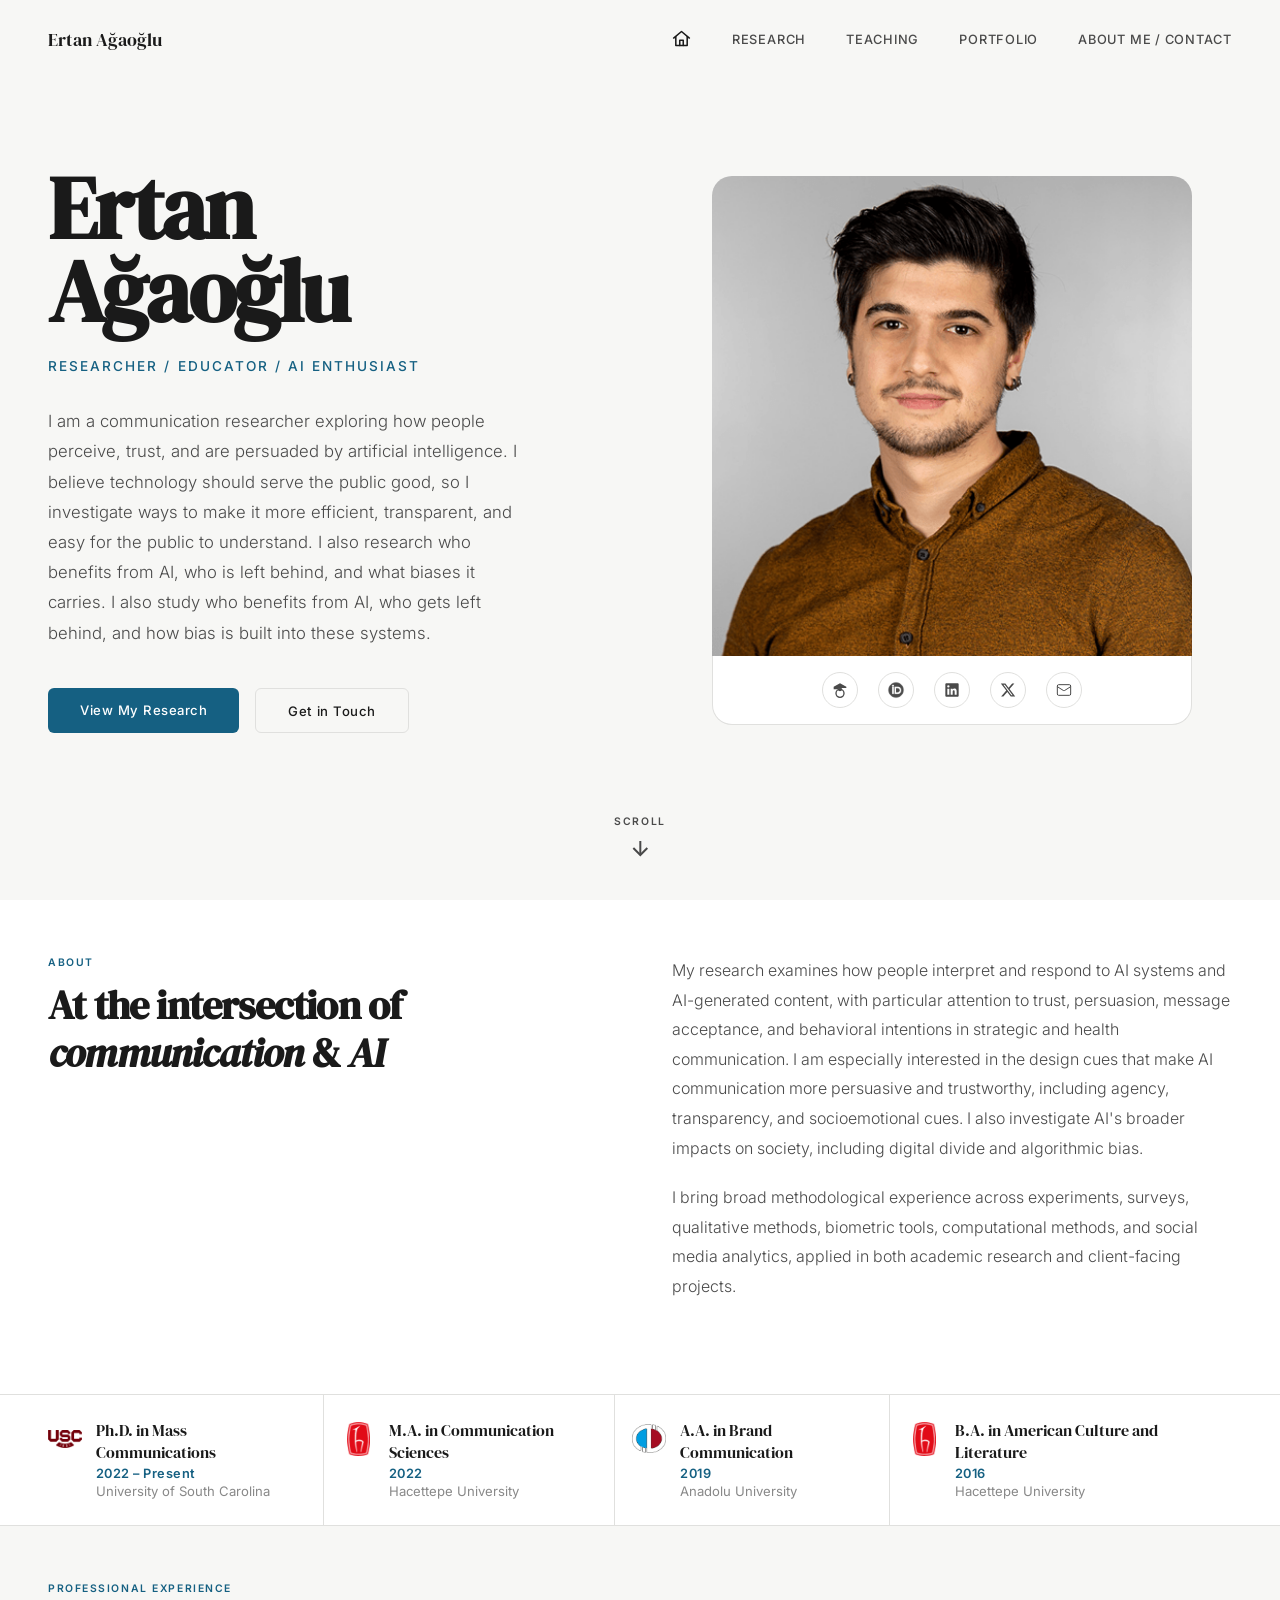
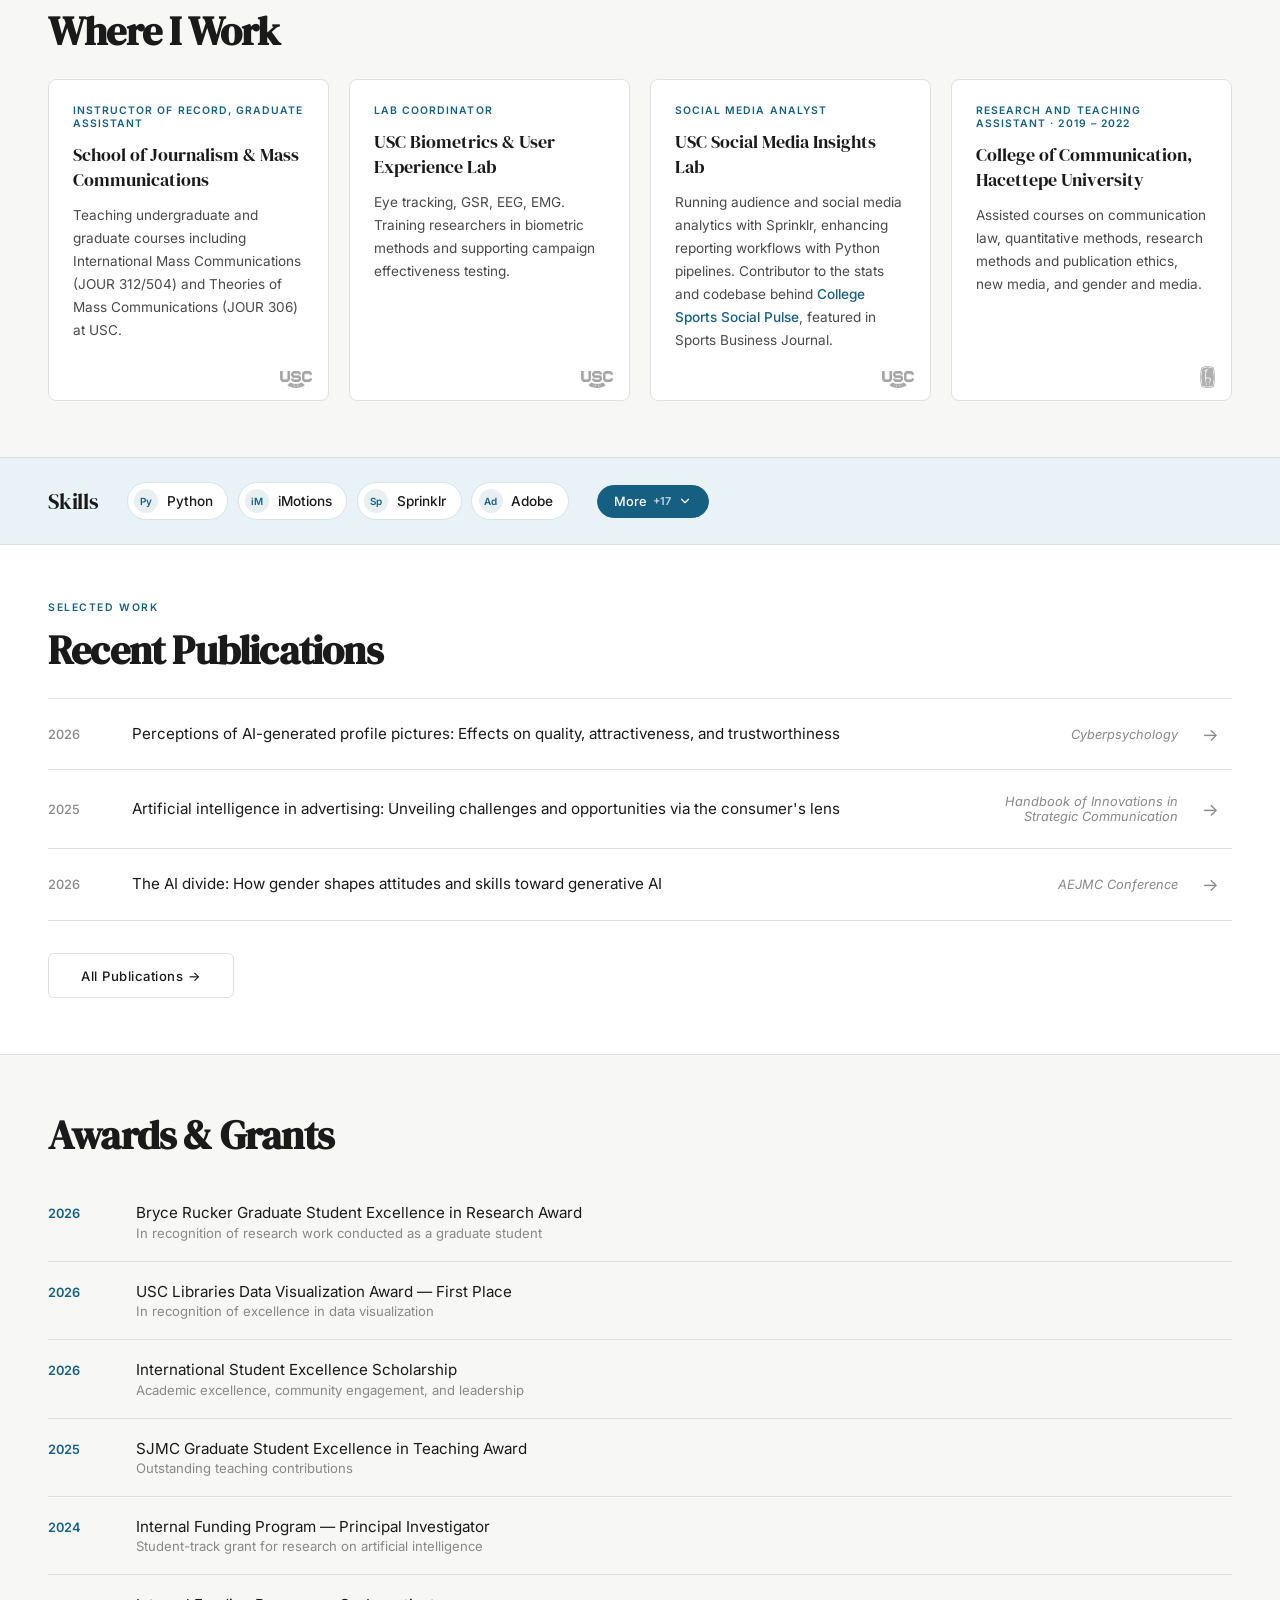
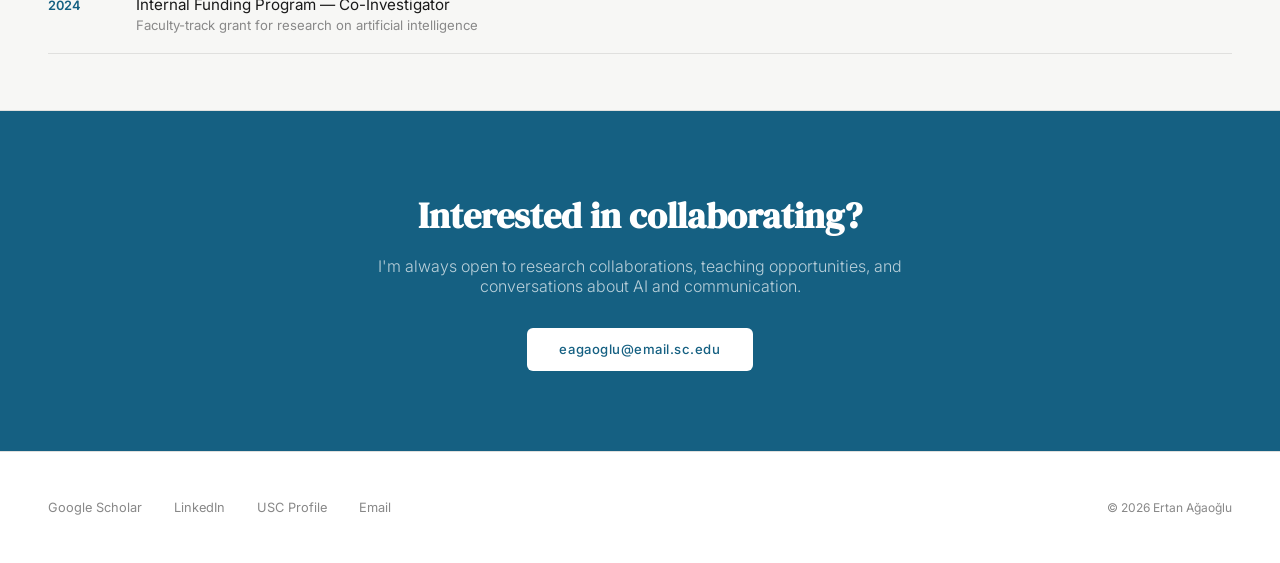
==== commit 00b1023e: "Place skills strip after Where I Work with a blue tint Co-Authored-By: Claude Sonnet 5.5 <noreply@an" ====
--- a/index.html
+++ b/index.html
@@ -149,6 +149,121 @@
       <span class="lab-role">Research and Teaching Assistant &middot; 2019 &ndash; 2022</span>
       <h3>College of Communication, Hacettepe University</h3>
       <p>Assisted courses on communication law, quantitative methods, research methods and publication ethics, new media, and gender and media.</p>
+    </div>
+  </div>
+</section>
+
+<section class="skills-strip" id="skills">
+  <div class="strip-bar">
+    <h2 class="strip-title">Skills</h2>
+    <ul class="strip-pills">
+      <li class="strip-pill"><span class="strip-mark" aria-hidden="true">Py</span>Python</li>
+      <li class="strip-pill"><span class="strip-mark" aria-hidden="true">iM</span>iMotions</li>
+      <li class="strip-pill"><span class="strip-mark" aria-hidden="true">Sp</span>Sprinklr</li>
+      <li class="strip-pill"><span class="strip-mark" aria-hidden="true">Ad</span>Adobe</li>
+    </ul>
+    <button type="button" class="strip-more" aria-expanded="false" aria-controls="skills-panel"><span class="strip-more-label">More</span> <span class="strip-more-count">+17</span><svg viewBox="0 0 24 24" aria-hidden="true"><path d="m6 9 6 6 6-6"/></svg></button>
+  </div>
+  <div class="strip-panel" id="skills-panel" inert>
+    <div class="strip-panel-clip">
+      <div class="strip-panel-inner">
+        <div class="skill-tabs" role="group" aria-label="Filter skills">
+    <button type="button" class="skill-tab is-active" data-filter="all" aria-pressed="true">All <span>21</span></button>
+    <button type="button" class="skill-tab" data-filter="statistics" aria-pressed="false">Statistics <span>3</span></button>
+    <button type="button" class="skill-tab" data-filter="qualitative" aria-pressed="false">Qualitative <span>1</span></button>
+    <button type="button" class="skill-tab" data-filter="programming" aria-pressed="false">Programming <span>2</span></button>
+    <button type="button" class="skill-tab" data-filter="ai" aria-pressed="false">AI <span>2</span></button>
+    <button type="button" class="skill-tab" data-filter="biometrics" aria-pressed="false">Biometrics <span>5</span></button>
+    <button type="button" class="skill-tab" data-filter="listening" aria-pressed="false">Social Listening <span>4</span></button>
+    <button type="button" class="skill-tab" data-filter="visualization" aria-pressed="false">Visualization <span>4</span></button>
+  </div>
+        <ul class="skill-grid">
+      <li class="skill" data-cat="statistics">
+        <span class="skill-mark" aria-hidden="true">SP</span>
+        <span class="skill-text"><span class="skill-name">SPSS</span><span class="skill-cat">Statistics</span></span>
+      </li>
+      <li class="skill" data-cat="statistics">
+        <span class="skill-mark" aria-hidden="true">R</span>
+        <span class="skill-text"><span class="skill-name">RStudio</span><span class="skill-cat">Statistics</span></span>
+      </li>
+      <li class="skill" data-cat="statistics">
+        <span class="skill-mark" aria-hidden="true">Jm</span>
+        <span class="skill-text"><span class="skill-name">Jamovi</span><span class="skill-cat">Statistics</span></span>
+      </li>
+      <li class="skill" data-cat="qualitative">
+        <span class="skill-mark" aria-hidden="true">De</span>
+        <span class="skill-text"><span class="skill-name">Dedoose</span><span class="skill-cat">Qualitative</span></span>
+      </li>
+      <li class="skill" data-cat="programming">
+        <span class="skill-mark" aria-hidden="true">Py</span>
+        <span class="skill-text"><span class="skill-name">Python</span><span class="skill-cat">Programming</span></span>
+      </li>
+      <li class="skill" data-cat="programming">
+        <span class="skill-mark" aria-hidden="true">HT</span>
+        <span class="skill-text"><span class="skill-name">HTML</span><span class="skill-cat">Programming</span></span>
+      </li>
+      <li class="skill" data-cat="ai">
+        <span class="skill-mark" aria-hidden="true">Vu</span>
+        <span class="skill-text"><span class="skill-name">Vurvey</span><span class="skill-cat">AI</span></span>
+      </li>
+      <li class="skill" data-cat="ai">
+        <span class="skill-mark" aria-hidden="true">Ol</span>
+        <span class="skill-text"><span class="skill-name">LLMs with Ollama</span><span class="skill-cat">AI</span></span>
+      </li>
+      <li class="skill" data-cat="biometrics">
+        <span class="skill-mark" aria-hidden="true">iM</span>
+        <span class="skill-text"><span class="skill-name">iMotions</span><span class="skill-cat">Biometrics</span></span>
+      </li>
+      <li class="skill" data-cat="biometrics">
+        <span class="skill-mark" aria-hidden="true">ET</span>
+        <span class="skill-text"><span class="skill-name">Eye Tracking</span><span class="skill-cat">Biometrics</span></span>
+      </li>
+      <li class="skill" data-cat="biometrics">
+        <span class="skill-mark" aria-hidden="true">GS</span>
+        <span class="skill-text"><span class="skill-name">GSR</span><span class="skill-cat">Biometrics</span></span>
+      </li>
+      <li class="skill" data-cat="biometrics">
+        <span class="skill-mark" aria-hidden="true">EE</span>
+        <span class="skill-text"><span class="skill-name">EEG</span><span class="skill-cat">Biometrics</span></span>
+      </li>
+      <li class="skill" data-cat="biometrics">
+        <span class="skill-mark" aria-hidden="true">EM</span>
+        <span class="skill-text"><span class="skill-name">EMG</span><span class="skill-cat">Biometrics</span></span>
+      </li>
+      <li class="skill" data-cat="listening">
+        <span class="skill-mark" aria-hidden="true">NQ</span>
+        <span class="skill-text"><span class="skill-name">Netbase Quid</span><span class="skill-cat">Social Listening</span></span>
+      </li>
+      <li class="skill" data-cat="listening">
+        <span class="skill-mark" aria-hidden="true">Bw</span>
+        <span class="skill-text"><span class="skill-name">BrandWatch</span><span class="skill-cat">Social Listening</span></span>
+      </li>
+      <li class="skill" data-cat="listening">
+        <span class="skill-mark" aria-hidden="true">Sp</span>
+        <span class="skill-text"><span class="skill-name">Sprinklr</span><span class="skill-cat">Social Listening</span></span>
+      </li>
+      <li class="skill" data-cat="listening">
+        <span class="skill-mark" aria-hidden="true">VM</span>
+        <span class="skill-text"><span class="skill-name">ViralMoment</span><span class="skill-cat">Social Listening</span></span>
+      </li>
+      <li class="skill" data-cat="visualization">
+        <span class="skill-mark" aria-hidden="true">Tb</span>
+        <span class="skill-text"><span class="skill-name">Tableau</span><span class="skill-cat">Visualization</span></span>
+      </li>
+      <li class="skill" data-cat="visualization">
+        <span class="skill-mark" aria-hidden="true">Cv</span>
+        <span class="skill-text"><span class="skill-name">Canva</span><span class="skill-cat">Visualization</span></span>
+      </li>
+      <li class="skill" data-cat="visualization">
+        <span class="skill-mark" aria-hidden="true">Ad</span>
+        <span class="skill-text"><span class="skill-name">Adobe Creative Suite</span><span class="skill-cat">Visualization</span></span>
+      </li>
+      <li class="skill" data-cat="visualization">
+        <span class="skill-mark" aria-hidden="true">MS</span>
+        <span class="skill-text"><span class="skill-name">Microsoft Office</span><span class="skill-cat">Visualization</span></span>
+      </li>
+  </ul>
+      </div>
     </div>
   </div>
 </section>
@@ -229,121 +344,6 @@
   </div>
 </section>
 
-<section class="skills-strip" id="skills">
-  <div class="strip-bar">
-    <h2 class="strip-title">Skills</h2>
-    <ul class="strip-pills">
-      <li class="strip-pill"><span class="strip-mark" aria-hidden="true">Py</span>Python</li>
-      <li class="strip-pill"><span class="strip-mark" aria-hidden="true">iM</span>iMotions</li>
-      <li class="strip-pill"><span class="strip-mark" aria-hidden="true">Sp</span>Sprinklr</li>
-      <li class="strip-pill"><span class="strip-mark" aria-hidden="true">Ad</span>Adobe</li>
-    </ul>
-    <button type="button" class="strip-more" aria-expanded="false" aria-controls="skills-panel"><span class="strip-more-label">More</span> <span class="strip-more-count">+17</span><svg viewBox="0 0 24 24" aria-hidden="true"><path d="m6 9 6 6 6-6"/></svg></button>
-  </div>
-  <div class="strip-panel" id="skills-panel" inert>
-    <div class="strip-panel-clip">
-      <div class="strip-panel-inner">
-        <div class="skill-tabs" role="group" aria-label="Filter skills">
-    <button type="button" class="skill-tab is-active" data-filter="all" aria-pressed="true">All <span>21</span></button>
-    <button type="button" class="skill-tab" data-filter="statistics" aria-pressed="false">Statistics <span>3</span></button>
-    <button type="button" class="skill-tab" data-filter="qualitative" aria-pressed="false">Qualitative <span>1</span></button>
-    <button type="button" class="skill-tab" data-filter="programming" aria-pressed="false">Programming <span>2</span></button>
-    <button type="button" class="skill-tab" data-filter="ai" aria-pressed="false">AI <span>2</span></button>
-    <button type="button" class="skill-tab" data-filter="biometrics" aria-pressed="false">Biometrics <span>5</span></button>
-    <button type="button" class="skill-tab" data-filter="listening" aria-pressed="false">Social Listening <span>4</span></button>
-    <button type="button" class="skill-tab" data-filter="visualization" aria-pressed="false">Visualization <span>4</span></button>
-  </div>
-        <ul class="skill-grid">
-      <li class="skill" data-cat="statistics">
-        <span class="skill-mark" aria-hidden="true">SP</span>
-        <span class="skill-text"><span class="skill-name">SPSS</span><span class="skill-cat">Statistics</span></span>
-      </li>
-      <li class="skill" data-cat="statistics">
-        <span class="skill-mark" aria-hidden="true">R</span>
-        <span class="skill-text"><span class="skill-name">RStudio</span><span class="skill-cat">Statistics</span></span>
-      </li>
-      <li class="skill" data-cat="statistics">
-        <span class="skill-mark" aria-hidden="true">Jm</span>
-        <span class="skill-text"><span class="skill-name">Jamovi</span><span class="skill-cat">Statistics</span></span>
-      </li>
-      <li class="skill" data-cat="qualitative">
-        <span class="skill-mark" aria-hidden="true">De</span>
-        <span class="skill-text"><span class="skill-name">Dedoose</span><span class="skill-cat">Qualitative</span></span>
-      </li>
-      <li class="skill" data-cat="programming">
-        <span class="skill-mark" aria-hidden="true">Py</span>
-        <span class="skill-text"><span class="skill-name">Python</span><span class="skill-cat">Programming</span></span>
-      </li>
-      <li class="skill" data-cat="programming">
-        <span class="skill-mark" aria-hidden="true">HT</span>
-        <span class="skill-text"><span class="skill-name">HTML</span><span class="skill-cat">Programming</span></span>
-      </li>
-      <li class="skill" data-cat="ai">
-        <span class="skill-mark" aria-hidden="true">Vu</span>
-        <span class="skill-text"><span class="skill-name">Vurvey</span><span class="skill-cat">AI</span></span>
-      </li>
-      <li class="skill" data-cat="ai">
-        <span class="skill-mark" aria-hidden="true">Ol</span>
-        <span class="skill-text"><span class="skill-name">LLMs with Ollama</span><span class="skill-cat">AI</span></span>
-      </li>
-      <li class="skill" data-cat="biometrics">
-        <span class="skill-mark" aria-hidden="true">iM</span>
-        <span class="skill-text"><span class="skill-name">iMotions</span><span class="skill-cat">Biometrics</span></span>
-      </li>
-      <li class="skill" data-cat="biometrics">
-        <span class="skill-mark" aria-hidden="true">ET</span>
-        <span class="skill-text"><span class="skill-name">Eye Tracking</span><span class="skill-cat">Biometrics</span></span>
-      </li>
-      <li class="skill" data-cat="biometrics">
-        <span class="skill-mark" aria-hidden="true">GS</span>
-        <span class="skill-text"><span class="skill-name">GSR</span><span class="skill-cat">Biometrics</span></span>
-      </li>
-      <li class="skill" data-cat="biometrics">
-        <span class="skill-mark" aria-hidden="true">EE</span>
-        <span class="skill-text"><span class="skill-name">EEG</span><span class="skill-cat">Biometrics</span></span>
-      </li>
-      <li class="skill" data-cat="biometrics">
-        <span class="skill-mark" aria-hidden="true">EM</span>
-        <span class="skill-text"><span class="skill-name">EMG</span><span class="skill-cat">Biometrics</span></span>
-      </li>
-      <li class="skill" data-cat="listening">
-        <span class="skill-mark" aria-hidden="true">NQ</span>
-        <span class="skill-text"><span class="skill-name">Netbase Quid</span><span class="skill-cat">Social Listening</span></span>
-      </li>
-      <li class="skill" data-cat="listening">
-        <span class="skill-mark" aria-hidden="true">Bw</span>
-        <span class="skill-text"><span class="skill-name">BrandWatch</span><span class="skill-cat">Social Listening</span></span>
-      </li>
-      <li class="skill" data-cat="listening">
-        <span class="skill-mark" aria-hidden="true">Sp</span>
-        <span class="skill-text"><span class="skill-name">Sprinklr</span><span class="skill-cat">Social Listening</span></span>
-      </li>
-      <li class="skill" data-cat="listening">
-        <span class="skill-mark" aria-hidden="true">VM</span>
-        <span class="skill-text"><span class="skill-name">ViralMoment</span><span class="skill-cat">Social Listening</span></span>
-      </li>
-      <li class="skill" data-cat="visualization">
-        <span class="skill-mark" aria-hidden="true">Tb</span>
-        <span class="skill-text"><span class="skill-name">Tableau</span><span class="skill-cat">Visualization</span></span>
-      </li>
-      <li class="skill" data-cat="visualization">
-        <span class="skill-mark" aria-hidden="true">Cv</span>
-        <span class="skill-text"><span class="skill-name">Canva</span><span class="skill-cat">Visualization</span></span>
-      </li>
-      <li class="skill" data-cat="visualization">
-        <span class="skill-mark" aria-hidden="true">Ad</span>
-        <span class="skill-text"><span class="skill-name">Adobe Creative Suite</span><span class="skill-cat">Visualization</span></span>
-      </li>
-      <li class="skill" data-cat="visualization">
-        <span class="skill-mark" aria-hidden="true">MS</span>
-        <span class="skill-text"><span class="skill-name">Microsoft Office</span><span class="skill-cat">Visualization</span></span>
-      </li>
-  </ul>
-      </div>
-    </div>
-  </div>
-</section>
-
 <section class="cta-section">
   <div class="cta-inner reveal">
     <h2>Interested in collaborating?</h2>
--- a/style.css
+++ b/style.css
@@ -359,7 +359,11 @@
 @media(prefers-reduced-motion:reduce){.skill,.skill-tab{transition:none}.skill:hover{transform:none}}
 
 /* Skills strip */
-.skills-strip{background:var(--bg)}
+.skills-strip{background:#e9f2f6;border-bottom:1px solid #d3e4ec}
+.skills-strip .strip-pill{background:#fff;border-color:#d3e4ec}
+.skills-strip .skill-tab{background:#fff;border-color:#d3e4ec}
+.skills-strip .skill-tab.is-active{background:var(--accent);border-color:var(--accent)}
+.skills-strip .skill{background:#fff;border-color:#d3e4ec}
 .strip-bar{max-width:1400px;margin:0 auto;padding:1.5rem 3rem;display:flex;align-items:center;gap:1.75rem}
 .strip-title{font-family:var(--serif);font-size:1.4rem;font-weight:400;letter-spacing:-.01em;color:var(--text);flex-shrink:0}
 .strip-pills{list-style:none;margin:0;padding:0;display:flex;flex-wrap:wrap;gap:.6rem}
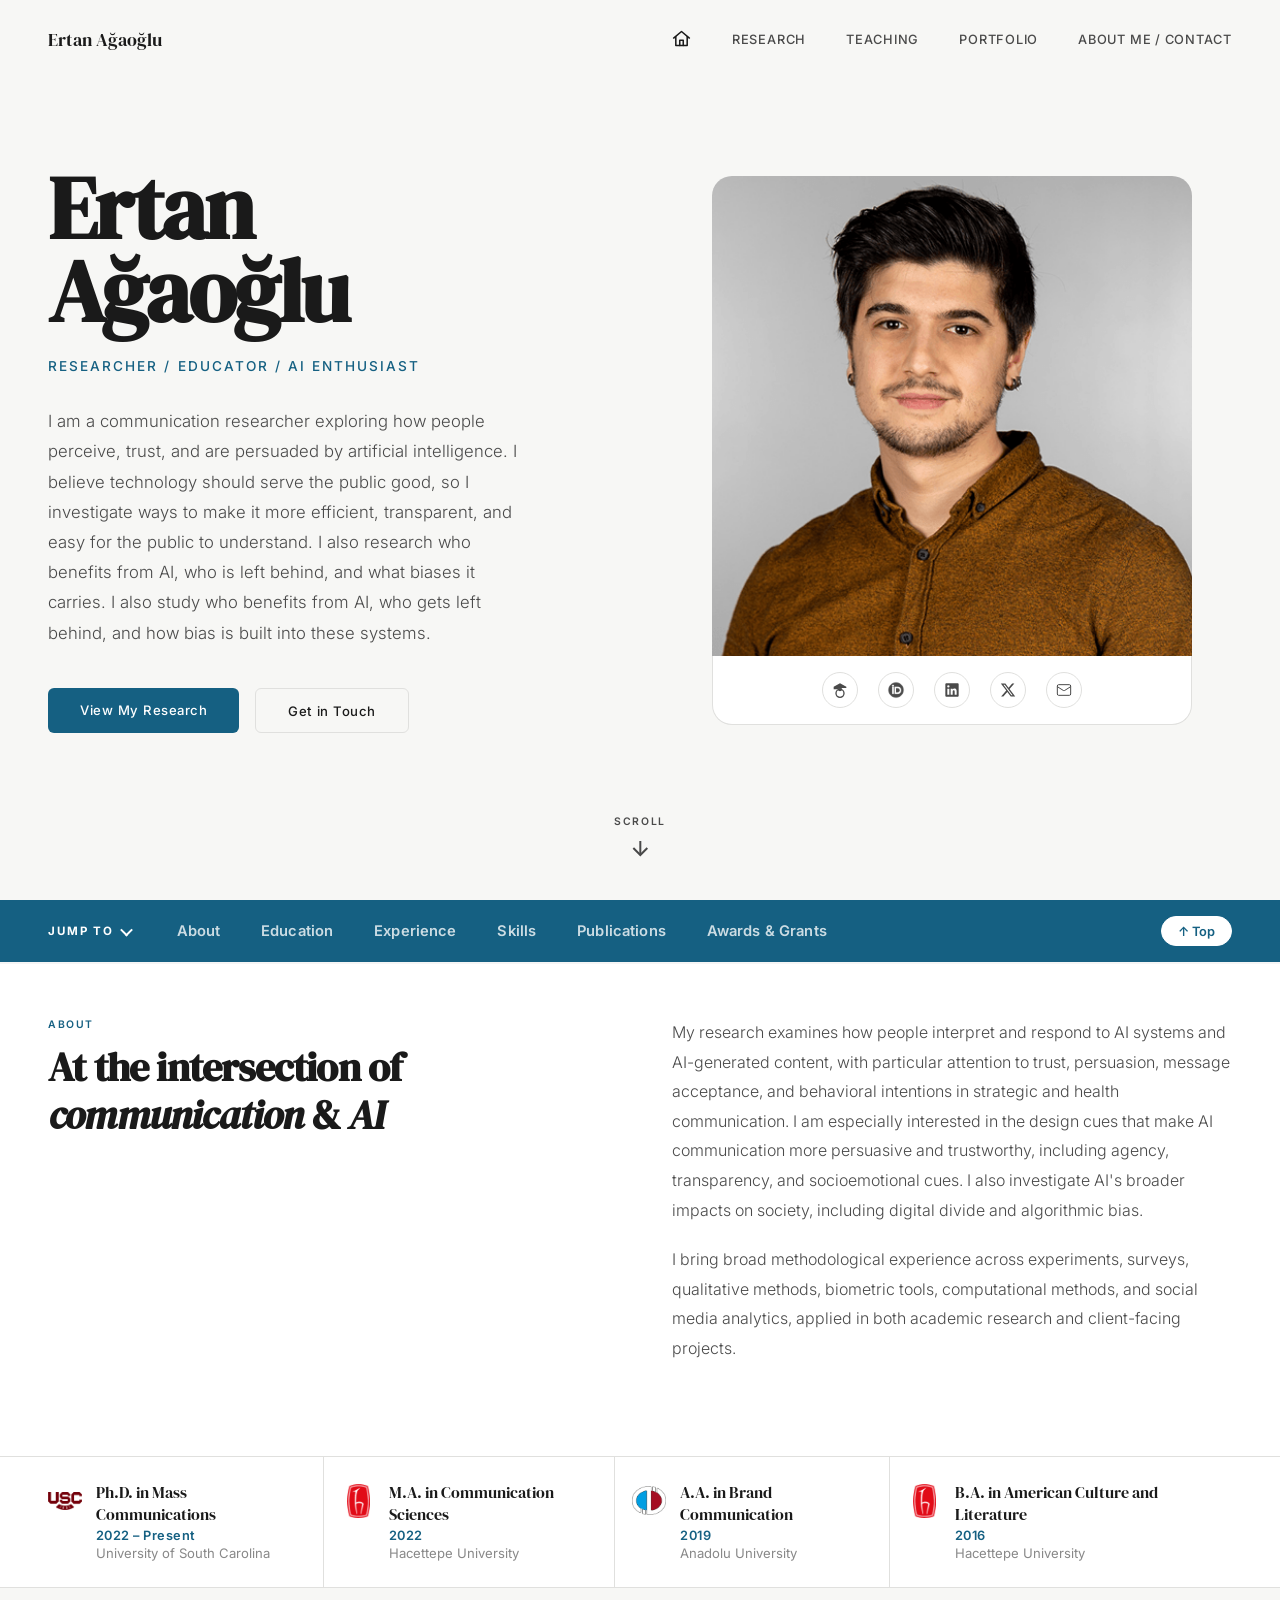
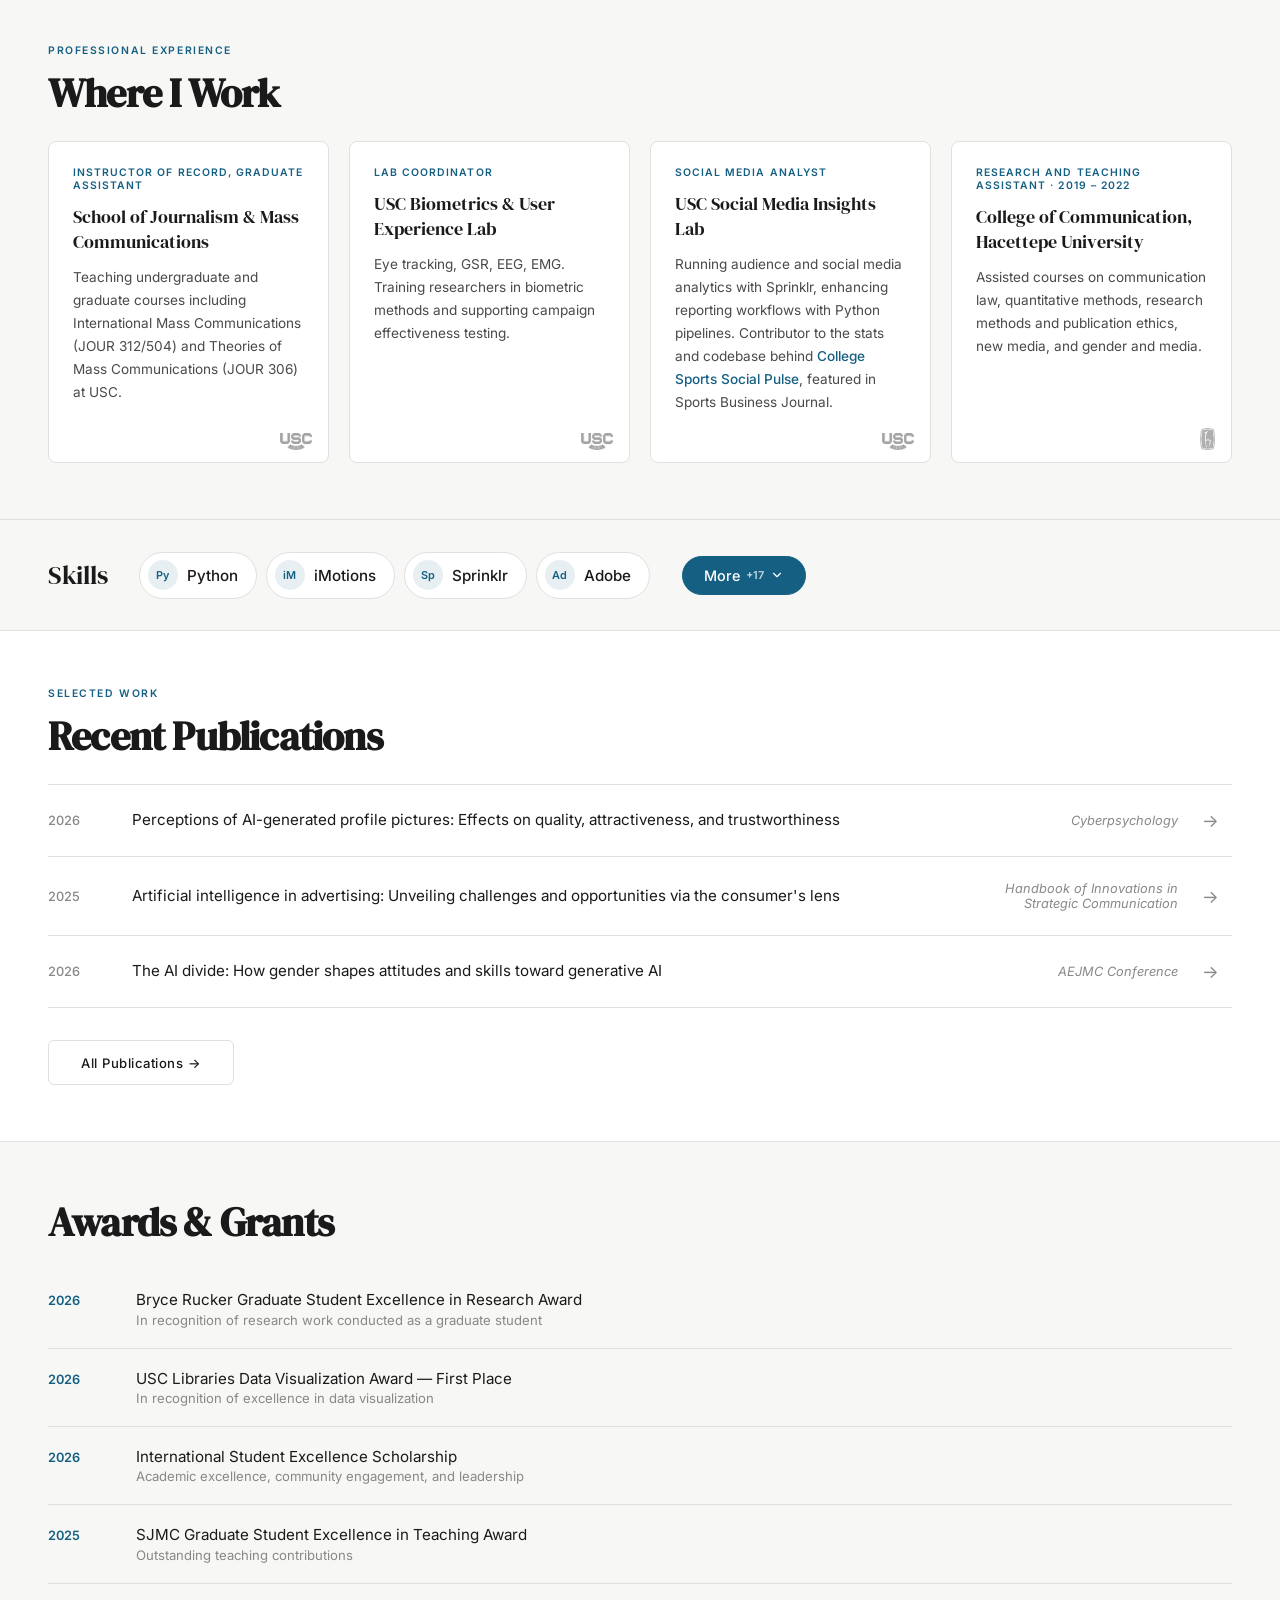
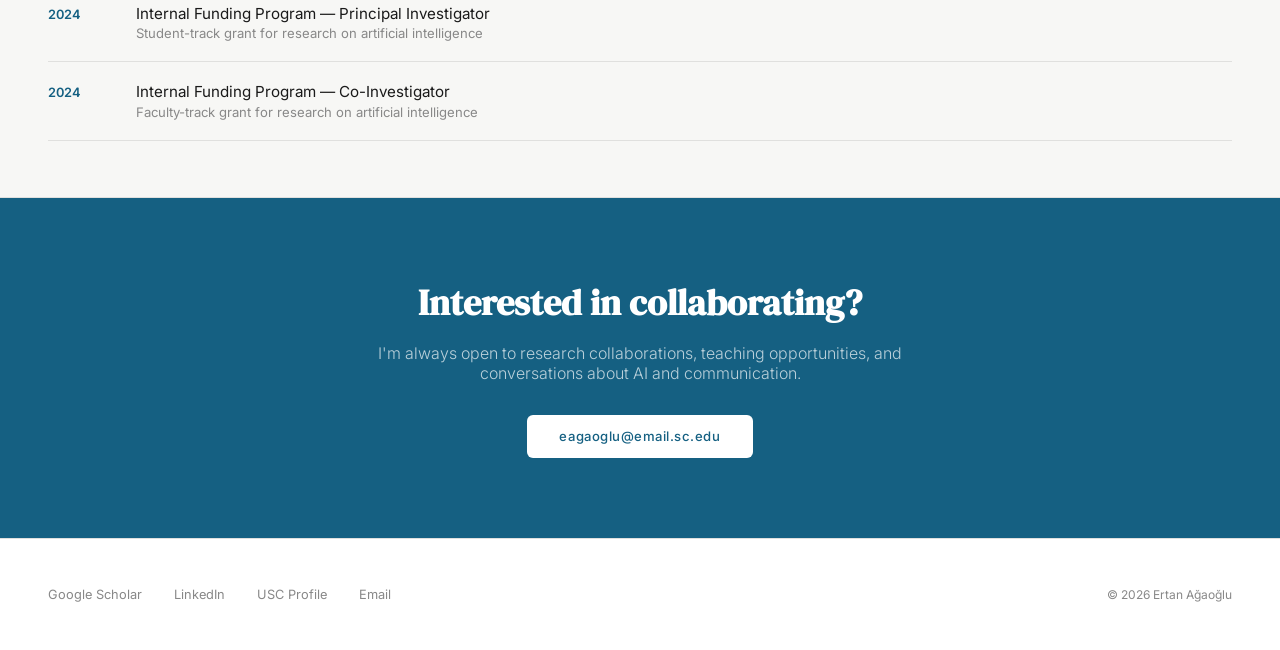
==== commit 05c8b23a: "Restyle jump-to bar and add it to every page Co-Authored-By: Claude Sonnet 5.5 <noreply@anthropic.co" ====
--- a/index.html
+++ b/index.html
@@ -86,6 +86,23 @@
   </a>
 </section>
 
+<div class="subnav" aria-label="Jump to a section">
+  <div class="subnav-inner">
+    <span class="subnav-label">Jump to</span>
+    <ul class="subnav-links">
+      <li><a href="#about">About</a></li>
+      <li><a href="#education">Education</a></li>
+      <li><a href="#experience">Experience</a></li>
+      <li><a href="#skills">Skills</a></li>
+      <li><a href="#publications">Publications</a></li>
+      <li><a href="#awards">Awards &amp; Grants</a></li>
+      <li class="subnav-indicator" aria-hidden="true"></li>
+    </ul>
+    <button type="button" class="subnav-top" aria-label="Back to top">&uarr; Top</button>
+  </div>
+  <div class="subnav-progress" aria-hidden="true"></div>
+</div>
+
 <section class="section" id="about">
   <div class="two-col">
     <div class="col-left reveal">
@@ -99,7 +116,7 @@
   </div>
 </section>
 
-<section class="edu-section">
+<section class="edu-section" id="education">
   <div class="edu-card edu-wide reveal">
     <ul class="edu-list" aria-label="Education">
       <li class="edu-item">
@@ -122,7 +139,7 @@
   </div>
 </section>
 
-<section class="section labs-section">
+<section class="section labs-section" id="experience">
   <span class="overline">Professional Experience</span>
   <h2>Where I Work</h2>
   <div class="labs-grid labs-grid-4">
@@ -268,7 +285,7 @@
   </div>
 </section>
 
-<section class="section">
+<section class="section" id="publications">
   <span class="overline">Selected Work</span>
   <h2>Recent Publications</h2>
   <div class="pub-list reveal">
@@ -296,7 +313,7 @@
   </div>
 </section>
 
-<section class="section labs-section">
+<section class="section labs-section" id="awards">
   <h2>Awards &amp; Grants</h2>
   <div class="awards-list">
     <div class="award reveal">
@@ -369,6 +386,7 @@
 const o=new IntersectionObserver((entries)=>{entries.forEach(e=>{if(e.isIntersecting){e.target.classList.add('visible');o.unobserve(e.target)}})},{threshold:.15});
 document.querySelectorAll('.reveal').forEach(el=>o.observe(el));
 </script>
+<script src="subnav.js" defer></script>
 <script src="skills.js" defer></script>
 </body>
 </html>
--- a/style.css
+++ b/style.css
@@ -283,6 +283,8 @@
 .shot-bar i{width:8px;height:8px;border-radius:50%;background:#d9d9d6}
 .shot-bar em{margin-left:auto;font-style:normal;font-size:.68rem;font-weight:600;letter-spacing:.08em;text-transform:uppercase;color:var(--accent2);opacity:.75;transition:opacity .3s}
 .shot:hover .shot-bar em{opacity:1}
+.shot-view{height:210px}
+.shot-set .shot.wide .shot-view{height:170px}
 .shot-view{position:relative;display:block;height:220px;overflow:hidden}
 .shot-view::after{content:'';position:absolute;left:0;right:0;bottom:0;height:70px;background:linear-gradient(to top,#fff,rgba(255,255,255,0))}
 .shot-view.no-fade::after{display:none}
@@ -307,6 +309,26 @@
 @media(max-width:900px){.lb{padding:4rem 1rem 4rem}.lb-prev{left:.5rem}.lb-next{right:.5rem}}
 @media(prefers-reduced-motion:reduce){.lb,.lb-img,.lb-cap,.shot,.shot-view img{transition:none}}
 
+/* Health Bot stack */
+.hb-stack{width:100%;max-width:540px;margin:0 auto;outline:none}
+.hb-viewport{position:relative;width:100%;aspect-ratio:1.7/1;touch-action:pan-y;user-select:none;-webkit-user-select:none}
+.hb-page{position:absolute;top:0;left:0;right:0;margin:0 auto;width:calc(100%/1.4);aspect-ratio:5/4.1;display:flex;flex-direction:column;padding:0;text-align:left;border:1px solid var(--border);border-radius:10px;overflow:hidden;background:#fff;box-shadow:0 8px 24px rgba(0,0,0,.08);transform:translateX(calc(var(--o,0)*14%)) scale(calc(1 - var(--a,0)*.06));transition:transform .6s cubic-bezier(.4,0,.2,1),opacity .6s ease,box-shadow .6s ease;cursor:pointer}
+.hb-page .shot-view{flex:1;min-height:0;height:auto}
+.hb-page.is-active{cursor:zoom-in;box-shadow:0 18px 46px rgba(0,0,0,.16)}
+.hb-page.is-far{opacity:0;pointer-events:none}
+.hb-page:not(.is-active) .shot-view::after{display:none}
+.hb-page:not(.is-active) .shot-bar em{opacity:0}
+.hb-page:focus-visible{outline:2px solid var(--accent2);outline-offset:3px}
+.hb-controls{display:flex;align-items:center;justify-content:center;gap:.75rem;margin-top:1.25rem}
+.stack-btn{display:flex;align-items:center;justify-content:center;width:34px;height:34px;border-radius:50%;border:1px solid var(--border);background:var(--bg);cursor:pointer;transition:all .3s}
+.stack-btn svg{width:15px;height:15px;stroke:var(--text2);stroke-width:1.75;fill:none;transition:stroke .3s}
+.stack-btn:hover:not(:disabled){border-color:var(--accent);background:var(--accent)}
+.stack-btn:hover:not(:disabled) svg{stroke:var(--bg)}
+.stack-btn:disabled{opacity:.35;cursor:default}
+.stack-btn:focus-visible{outline:2px solid var(--accent2);outline-offset:3px}
+.stack-count{margin-left:.5rem;font-size:.72rem;font-weight:600;letter-spacing:.12em;color:var(--muted)}
+@media(prefers-reduced-motion:reduce){.hb-page{transition:none}}
+
 /* See More */
 .see-more-btn{display:inline-block;margin-top:1.5rem;font-size:.82rem;font-weight:500;color:var(--accent2);background:none;border:1px solid var(--border);padding:.6rem 1.5rem;border-radius:6px;cursor:pointer;transition:all .3s;letter-spacing:.04em}
 .see-more-btn:hover{border-color:var(--text);color:var(--text)}
@@ -319,57 +341,57 @@
 .ta-note{font-size:.72rem;color:var(--muted);margin-top:1rem}
 
 /* Sticky jump-to nav */
-.subnav{position:sticky;top:80px;z-index:90;background:rgba(255,255,255,.92);backdrop-filter:blur(16px);-webkit-backdrop-filter:blur(16px);border-bottom:1px solid var(--border);transition:box-shadow .3s}
-.subnav.is-stuck{box-shadow:0 6px 24px rgba(0,0,0,.06)}
-.subnav-inner{max-width:1400px;margin:0 auto;padding:0 3rem;display:flex;align-items:center;gap:1.5rem;height:52px}
-.subnav-label{font-size:.65rem;font-weight:600;letter-spacing:.15em;text-transform:uppercase;color:var(--muted);flex-shrink:0}
-.subnav-links{position:relative;display:flex;gap:.25rem;list-style:none;margin:0;padding:0;height:100%;align-items:stretch;flex:1;overflow-x:auto;scrollbar-width:none}
+.subnav{position:sticky;top:80px;z-index:90;background:var(--accent);box-shadow:0 2px 0 rgba(0,0,0,.04);transition:box-shadow .3s}
+.subnav.is-stuck{box-shadow:0 10px 28px rgba(21,96,130,.28)}
+.subnav-inner{max-width:1400px;margin:0 auto;padding:0 3rem;display:flex;align-items:center;gap:1.75rem;height:62px}
+.subnav-label{display:inline-flex;align-items:center;gap:.5rem;font-size:.72rem;font-weight:700;letter-spacing:.16em;text-transform:uppercase;color:#fff;flex-shrink:0}
+.subnav-label::after{content:'';width:7px;height:7px;border-right:2px solid #fff;border-bottom:2px solid #fff;transform:rotate(45deg) translate(-1px,-1px);animation:sn-bob 1.6s ease-in-out infinite}
+@keyframes sn-bob{0%,100%{transform:rotate(45deg) translate(-1px,-1px)}50%{transform:rotate(45deg) translate(2px,2px)}}
+.subnav-links{position:relative;display:flex;gap:.35rem;list-style:none;margin:0;padding:0;height:100%;align-items:stretch;flex:1;overflow-x:auto;scrollbar-width:none}
 .subnav-links::-webkit-scrollbar{display:none}
-.subnav-links li:not(.subnav-indicator){display:flex}
-.subnav-links a{display:flex;align-items:center;padding:0 .9rem;font-size:.78rem;font-weight:500;color:var(--text2);text-decoration:none;white-space:nowrap;transition:color .25s}
-.subnav-links a:hover{color:var(--text)}
-.subnav-links a[aria-current="true"]{color:var(--accent);font-weight:600}
-.subnav-links a:focus-visible,.subnav-top:focus-visible{outline:2px solid var(--accent2);outline-offset:-4px;border-radius:4px}
-.subnav-indicator{position:absolute;left:0;bottom:0;height:3px;width:0;background:var(--accent);border-radius:3px 3px 0 0;opacity:0;pointer-events:none;transition:transform .45s cubic-bezier(.4,0,.2,1),width .45s cubic-bezier(.4,0,.2,1),opacity .3s}
-.subnav-top{flex-shrink:0;font:inherit;font-size:.75rem;font-weight:500;color:var(--accent2);background:none;border:1px solid var(--border);border-radius:999px;padding:.35rem .9rem;cursor:pointer;opacity:0;transform:translateY(4px);pointer-events:none;transition:opacity .3s,transform .3s,border-color .2s}
+.subnav-links li:not(.subnav-indicator){display:flex;animation:sn-in .55s cubic-bezier(.2,.8,.2,1) backwards}
+.subnav-links li:nth-child(1){animation-delay:.05s}.subnav-links li:nth-child(2){animation-delay:.1s}.subnav-links li:nth-child(3){animation-delay:.15s}.subnav-links li:nth-child(4){animation-delay:.2s}.subnav-links li:nth-child(5){animation-delay:.25s}.subnav-links li:nth-child(6){animation-delay:.3s}.subnav-links li:nth-child(7){animation-delay:.35s}
+@keyframes sn-in{from{opacity:0;transform:translateY(8px)}to{opacity:1;transform:none}}
+.subnav-links a{position:relative;display:flex;align-items:center;padding:0 1.1rem;font-size:.92rem;font-weight:600;color:rgba(255,255,255,.78);text-decoration:none;white-space:nowrap;letter-spacing:.01em;transition:color .25s,background .25s}
+.subnav-links a:hover{color:#fff;background:rgba(255,255,255,.1)}
+.subnav-links a[aria-current="true"]{color:#fff;font-weight:700;background:rgba(255,255,255,.14)}
+.subnav-links a:focus-visible,.subnav-top:focus-visible{outline:2px solid #fff;outline-offset:-4px;border-radius:4px}
+.subnav-indicator{position:absolute;left:0;bottom:0;height:4px;width:0;background:#fff;border-radius:4px 4px 0 0;opacity:0;pointer-events:none;transition:transform .45s cubic-bezier(.4,0,.2,1),width .45s cubic-bezier(.4,0,.2,1),opacity .3s}
+.subnav-top{flex-shrink:0;font:inherit;font-size:.8rem;font-weight:600;color:var(--accent);background:#fff;border:1px solid #fff;border-radius:999px;padding:.4rem 1rem;cursor:pointer;opacity:0;transform:translateY(4px);pointer-events:none;transition:opacity .3s,transform .3s,box-shadow .2s}
 .subnav.is-stuck .subnav-top{opacity:1;transform:none;pointer-events:auto}
-.subnav-top:hover{border-color:var(--text);color:var(--text)}
-.subnav-progress{position:absolute;left:0;right:0;bottom:-1px;height:2px;background:var(--accent2);transform:scaleX(0);transform-origin:left;opacity:.35;will-change:transform}
-section[id],.app-card[id]{scroll-margin-top:136px}
-@media(max-width:900px){.subnav-inner{padding:0 1rem;gap:.75rem}.subnav-label{display:none}.subnav-top{display:none}.subnav-links a{padding:0 .7rem}}
-@media(prefers-reduced-motion:reduce){.subnav-indicator,.subnav-top,.subnav{transition:none}}
+.subnav-top:hover{box-shadow:0 4px 14px rgba(0,0,0,.2);transform:translateY(-1px)}
+.subnav-progress{position:absolute;left:0;right:0;bottom:0;height:3px;background:rgba(255,255,255,.35);transform:scaleX(0);transform-origin:left;will-change:transform}
+section[id],.app-card[id],.contact-card[id]{scroll-margin-top:150px}
+@media(max-width:900px){.subnav-inner{padding:0 1rem;gap:.75rem;height:56px}.subnav-label{display:none}.subnav-top{display:none}.subnav-links a{padding:0 .85rem;font-size:.86rem}}
+@media(prefers-reduced-motion:reduce){.subnav-indicator,.subnav-top,.subnav,.subnav-links a{transition:none}.subnav-label::after,.subnav-links li{animation:none}}
 
 /* Skills */
-.skill-tabs{display:flex;flex-wrap:wrap;gap:.6rem;margin-bottom:1.5rem}
-.skill-tab{display:inline-flex;align-items:center;gap:.5rem;font:inherit;font-size:.8rem;font-weight:500;color:var(--text2);background:var(--bg);border:1px solid var(--border);border-radius:999px;padding:.5rem 1rem;cursor:pointer;transition:all .25s}
-.skill-tab span{font-size:.68rem;font-weight:600;color:var(--muted);background:var(--bg2);border-radius:999px;padding:.05rem .45rem;transition:all .25s}
-.skill-tab:hover{border-color:var(--text);color:var(--text)}
+.skill-tabs{display:flex;flex-wrap:wrap;gap:.45rem;margin-bottom:1.1rem}
+.skill-tab{display:inline-flex;align-items:center;gap:.4rem;font:inherit;font-size:.72rem;font-weight:500;color:var(--text2);background:transparent;border:1px solid transparent;border-radius:999px;padding:.3rem .75rem;cursor:pointer;transition:all .25s}
+.skill-tab span{font-size:.62rem;font-weight:600;color:var(--muted);transition:color .25s}
+.skill-tab:hover{color:var(--text);border-color:var(--border)}
 .skill-tab.is-active{background:var(--accent);border-color:var(--accent);color:#fff}
-.skill-tab.is-active span{background:rgba(255,255,255,.2);color:#fff}
+.skill-tab.is-active span{color:rgba(255,255,255,.75)}
 .skill-tab:focus-visible{outline:2px solid var(--accent2);outline-offset:3px}
-.skill-grid{list-style:none;margin:0;padding:0;display:grid;grid-template-columns:repeat(auto-fill,minmax(210px,1fr));gap:1rem}
-.skill{display:flex;align-items:center;gap:.9rem;padding:1rem 1.1rem;border:1px solid var(--border);border-radius:10px;background:var(--bg);transition:opacity .35s,transform .35s,box-shadow .3s,border-color .3s,filter .35s}
-.skill:hover{border-color:var(--accent2);box-shadow:0 8px 24px rgba(21,96,130,.12);transform:translateY(-3px)}
-.skill-mark{display:flex;align-items:center;justify-content:center;width:40px;height:40px;flex-shrink:0;border-radius:10px;background:rgba(21,96,130,.08);color:var(--accent);font-size:.8rem;font-weight:600;letter-spacing:.02em;transition:background .3s,color .3s}
-.skill:hover .skill-mark{background:var(--accent);color:#fff}
-.skill-text{display:flex;flex-direction:column;gap:.15rem;min-width:0}
-.skill-name{overflow-wrap:anywhere;font-family:var(--serif);font-size:1.05rem;color:var(--text);line-height:1.2}
-.skill-cat{font-size:.68rem;font-weight:600;letter-spacing:.08em;text-transform:uppercase;color:var(--muted)}
+.skill-grid{list-style:none;margin:0;padding:0;display:flex;flex-wrap:wrap;gap:.5rem}
+.skill{display:inline-flex;align-items:center;padding:.3rem .8rem;border:1px solid var(--border);border-radius:999px;background:#fff;transition:opacity .35s,transform .35s,border-color .25s,background .25s,filter .35s}
+.skill:hover{border-color:var(--accent2);background:#fff;transform:translateY(-1px)}
+.skill-mark,.skill-cat{display:none}
+.skill-text{display:flex;min-width:0}
+.skill-name{font-family:var(--sans);font-size:.8rem;font-weight:500;color:var(--text);line-height:1.3;overflow-wrap:anywhere}
 .skill.is-dim{opacity:.22;transform:scale(.97);filter:grayscale(1);pointer-events:none}
 @media(prefers-reduced-motion:reduce){.skill,.skill-tab{transition:none}.skill:hover{transform:none}}
 
 /* Skills strip */
-.skills-strip{background:#e9f2f6;border-bottom:1px solid #d3e4ec}
-.skills-strip .strip-pill{background:#fff;border-color:#d3e4ec}
-.skills-strip .skill-tab{background:#fff;border-color:#d3e4ec}
-.skills-strip .skill-tab.is-active{background:var(--accent);border-color:var(--accent)}
-.skills-strip .skill{background:#fff;border-color:#d3e4ec}
-.strip-bar{max-width:1400px;margin:0 auto;padding:1.5rem 3rem;display:flex;align-items:center;gap:1.75rem}
-.strip-title{font-family:var(--serif);font-size:1.4rem;font-weight:400;letter-spacing:-.01em;color:var(--text);flex-shrink:0}
+.skills-strip{background:var(--bg2);border-bottom:1px solid var(--border)}
+.skills-strip .strip-pill{background:#fff;border-color:var(--border)}
+.skills-strip .skill{background:#fff;border-color:var(--border)}
+.strip-bar{max-width:1400px;margin:0 auto;padding:1.5rem 3rem;min-height:110px;display:flex;align-items:center;gap:2rem}
+.strip-title{font-family:var(--serif);font-size:1.6rem;font-weight:400;letter-spacing:-.01em;color:var(--text);flex-shrink:0}
 .strip-pills{list-style:none;margin:0;padding:0;display:flex;flex-wrap:wrap;gap:.6rem}
-.strip-pill{display:inline-flex;align-items:center;gap:.55rem;padding:.35rem .9rem .35rem .4rem;border:1px solid var(--border);border-radius:999px;font-size:.85rem;font-weight:500;color:var(--text)}
-.strip-mark{display:flex;align-items:center;justify-content:center;width:24px;height:24px;border-radius:50%;background:rgba(21,96,130,.1);color:var(--accent);font-size:.62rem;font-weight:600}
-.strip-more{display:inline-flex;align-items:center;gap:.4rem;font:inherit;font-size:.8rem;font-weight:500;color:#fff;background:var(--accent);border:1px solid var(--accent);border-radius:999px;padding:.5rem 1rem;cursor:pointer;transition:background .25s,box-shadow .25s,transform .25s;flex-shrink:0;animation:strip-pulse 2.6s ease-in-out infinite}
+.strip-pill{display:inline-flex;align-items:center;gap:.6rem;padding:.45rem 1.1rem .45rem .45rem;border:1px solid var(--border);border-radius:999px;font-size:.95rem;font-weight:500;color:var(--text)}
+.strip-mark{display:flex;align-items:center;justify-content:center;width:30px;height:30px;border-radius:50%;background:rgba(21,96,130,.1);color:var(--accent);font-size:.68rem;font-weight:600}
+.strip-more{display:inline-flex;align-items:center;gap:.4rem;font:inherit;font-size:.9rem;font-weight:500;color:#fff;background:var(--accent);border:1px solid var(--accent);border-radius:999px;padding:.65rem 1.3rem;cursor:pointer;transition:background .25s,box-shadow .25s,transform .25s;flex-shrink:0;animation:strip-pulse 2.6s ease-in-out infinite}
 .strip-more:hover{background:#0f4a64;border-color:#0f4a64;animation:none;box-shadow:0 6px 18px rgba(21,96,130,.3);transform:translateY(-1px)}
 .strip-more:focus-visible{outline:2px solid var(--accent2);outline-offset:3px}
 .strip-more[aria-expanded="true"]{animation:none}
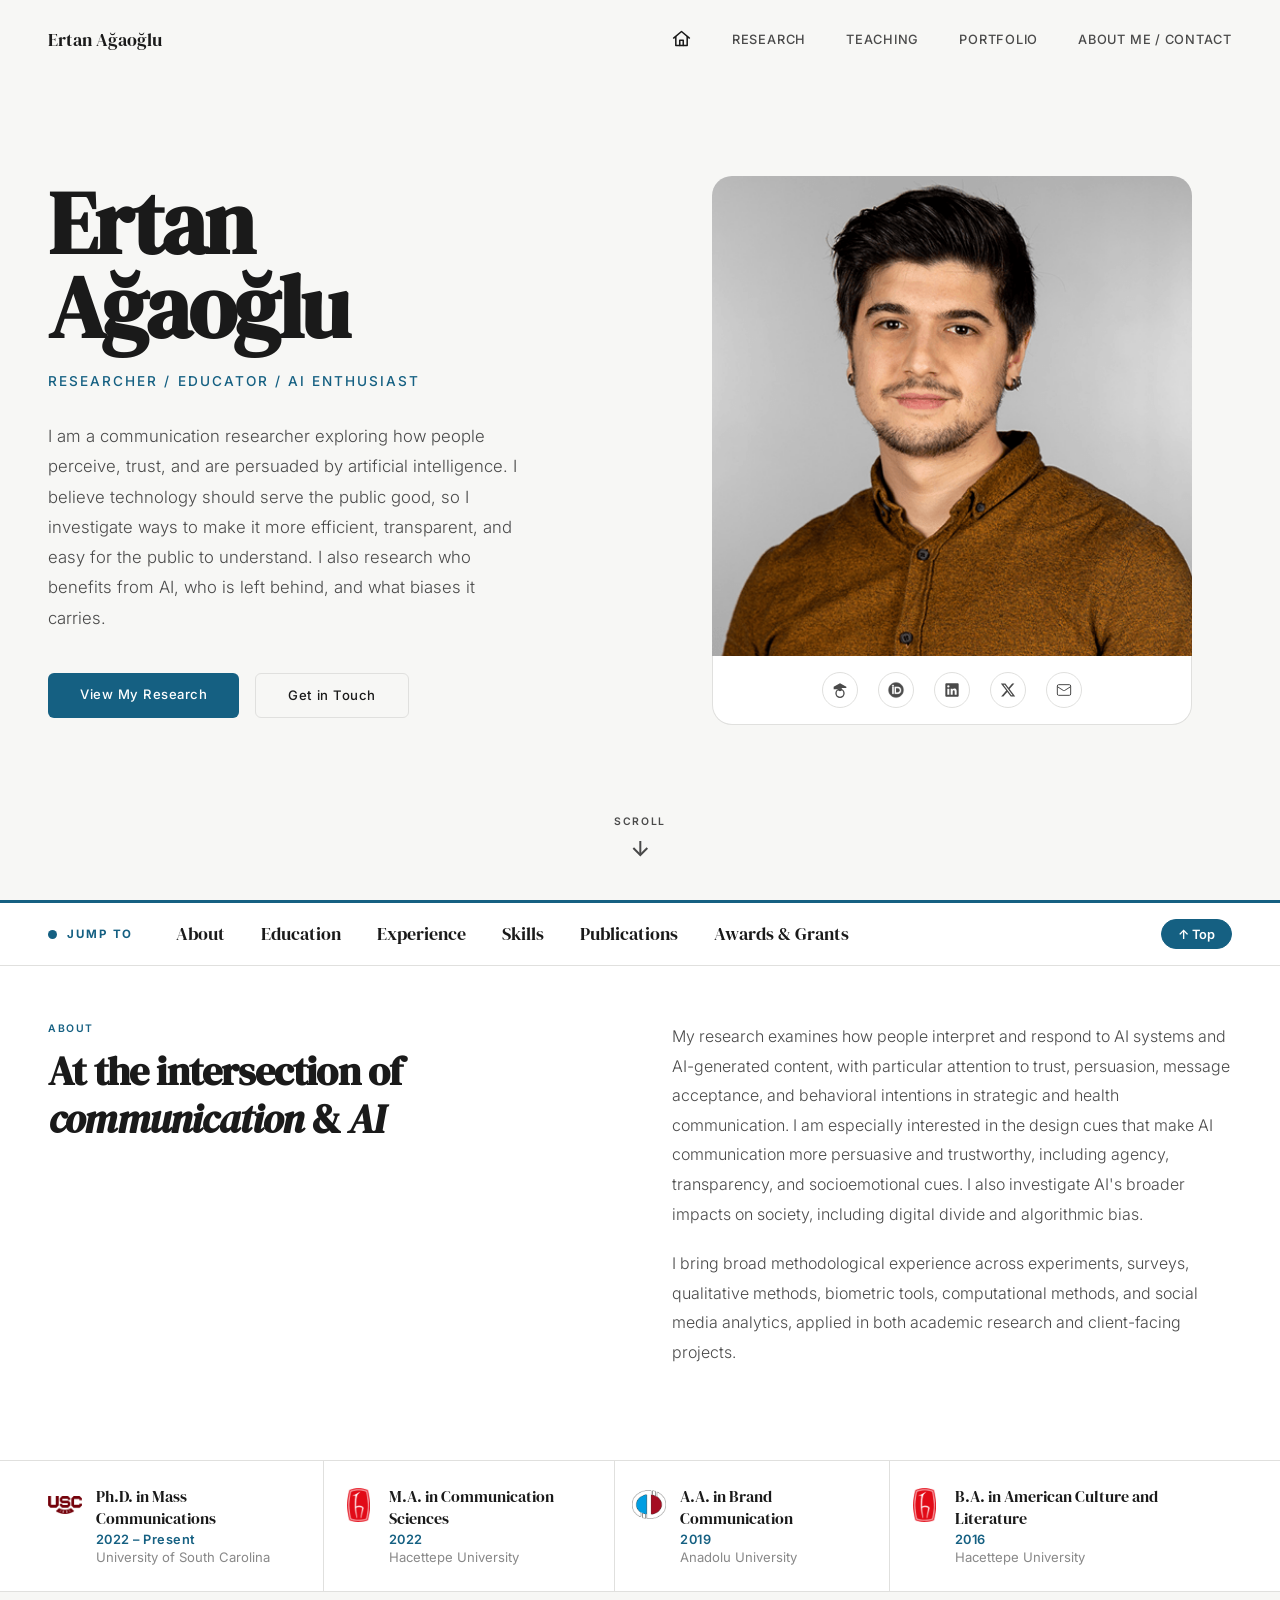
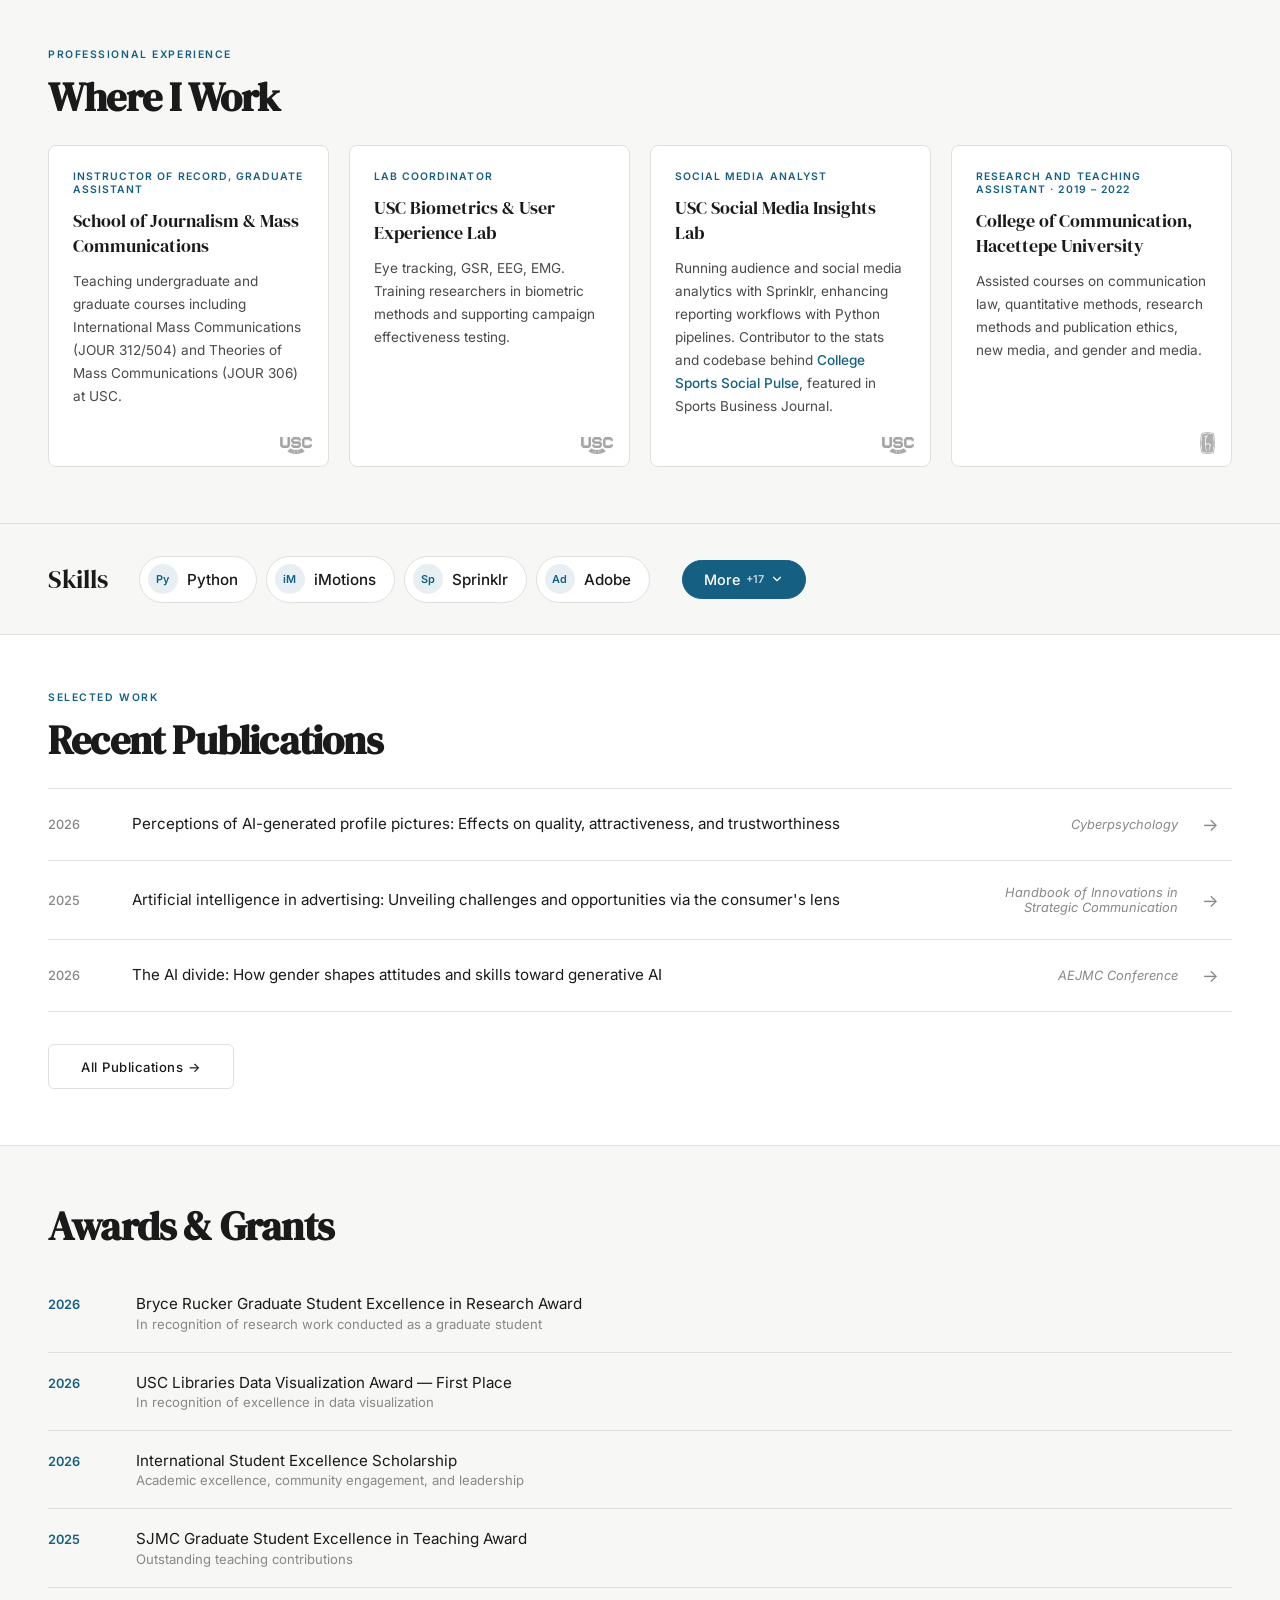
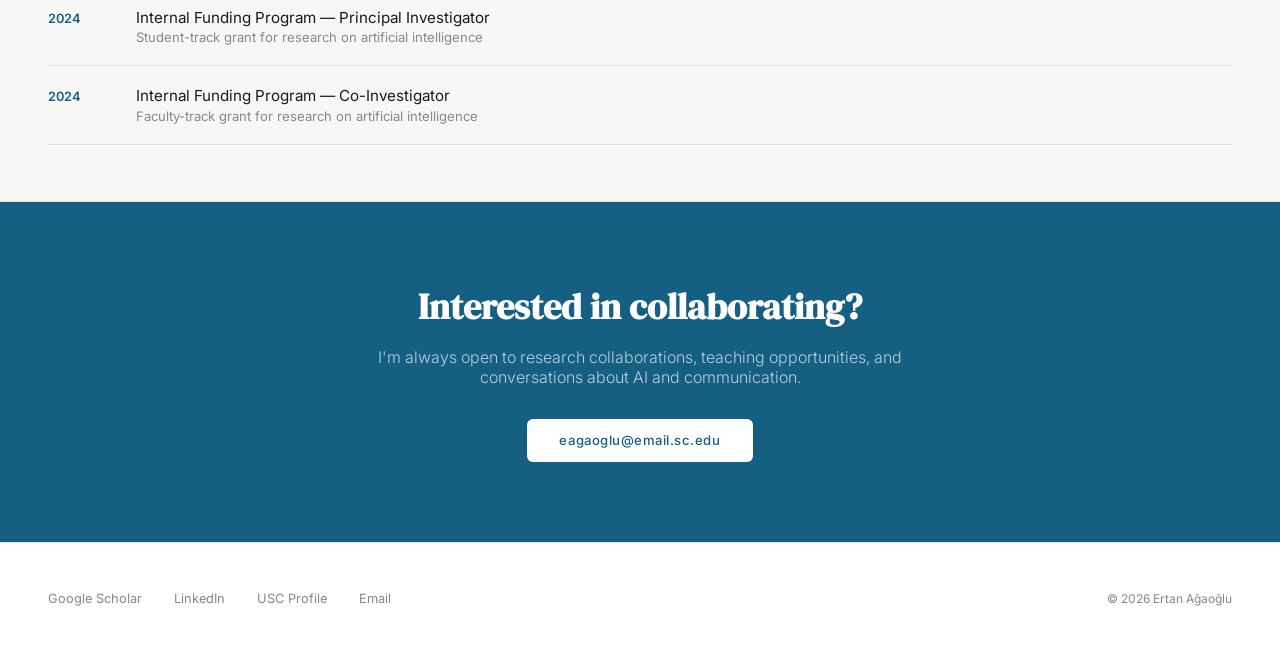
==== commit 7522463f: "Remove repeated sentence from home page intro Co-Authored-By: Claude Opus 5.5 <noreply@anthropic.com" ====
--- a/index.html
+++ b/index.html
@@ -53,7 +53,7 @@
     <div class="hero-text">
       <h1 class="hero-name">Ertan<br>Ağaoğlu</h1>
       <p class="hero-roles">Researcher / Educator / AI Enthusiast</p>
-      <p class="hero-desc">I am a communication researcher exploring how people perceive, trust, and are persuaded by artificial intelligence. I believe technology should serve the public good, so I investigate ways to make it more efficient, transparent, and easy for the public to understand. I also research who benefits from AI, who is left behind, and what biases it carries. I also study who benefits from AI, who gets left behind, and how bias is built into these systems.</p>
+      <p class="hero-desc">I am a communication researcher exploring how people perceive, trust, and are persuaded by artificial intelligence. I believe technology should serve the public good, so I investigate ways to make it more efficient, transparent, and easy for the public to understand. I also research who benefits from AI, who is left behind, and what biases it carries.</p>
       <div class="hero-cta">
         <a href="research.html" class="btn-primary">View My Research</a>
         <a href="mailto:eagaoglu@email.sc.edu" class="btn-outline">Get in Touch</a>
--- a/style.css
+++ b/style.css
@@ -272,6 +272,9 @@
 .chatbots{max-width:1100px}
 .cb-row{display:grid;grid-template-columns:1fr 1fr;gap:2.5rem;align-items:center;padding:2rem}
 .cb-row+.cb-row{border-top:1px solid var(--border)}
+.cb-stacked{grid-template-columns:1fr;gap:2rem;padding:2.25rem 2rem}
+.cb-stacked .hb-stack{max-width:760px}
+.cb-stacked .cb-text{max-width:820px;margin:0 auto;width:100%}
 .cb-text .course-code{display:block}
 .cb-text h3{margin:.35rem 0 .9rem;font-size:1.3rem}
 .cb-text p{font-size:.92rem;line-height:1.8;color:var(--text2);font-weight:300;margin-bottom:.9rem}
@@ -283,6 +286,10 @@
 .shot-bar i{width:8px;height:8px;border-radius:50%;background:#d9d9d6}
 .shot-bar em{margin-left:auto;font-style:normal;font-size:.68rem;font-weight:600;letter-spacing:.08em;text-transform:uppercase;color:var(--accent2);opacity:.75;transition:opacity .3s}
 .shot:hover .shot-bar em{opacity:1}
+.shot-view.contain{background:var(--bg2)}
+.shot-view.contain.dark{background:#000}
+.shot-view.contain::after{display:none}
+.shot-view.contain img{object-fit:contain;object-position:center}
 .shot-view{height:210px}
 .shot-set .shot.wide .shot-view{height:170px}
 .shot-view{position:relative;display:block;height:220px;overflow:hidden}
@@ -319,6 +326,12 @@
 .hb-page:not(.is-active) .shot-view::after{display:none}
 .hb-page:not(.is-active) .shot-bar em{opacity:0}
 .hb-page:focus-visible{outline:2px solid var(--accent2);outline-offset:3px}
+.hb-controls[hidden]{display:none}
+.hb-landscape .hb-viewport{aspect-ratio:2.1/1}
+.hb-landscape .hb-page{width:calc(100%/1.18);aspect-ratio:1.8/1}
+.cb-text .course-code+p{margin-top:.75rem}
+.hb-wide .hb-viewport{aspect-ratio:2.5/1}
+.hb-wide .hb-page{width:100%;aspect-ratio:2.5/1}
 .hb-controls{display:flex;align-items:center;justify-content:center;gap:.75rem;margin-top:1.25rem}
 .stack-btn{display:flex;align-items:center;justify-content:center;width:34px;height:34px;border-radius:50%;border:1px solid var(--border);background:var(--bg);cursor:pointer;transition:all .3s}
 .stack-btn svg{width:15px;height:15px;stroke:var(--text2);stroke-width:1.75;fill:none;transition:stroke .3s}
@@ -328,6 +341,21 @@
 .stack-btn:focus-visible{outline:2px solid var(--accent2);outline-offset:3px}
 .stack-count{margin-left:.5rem;font-size:.72rem;font-weight:600;letter-spacing:.12em;color:var(--muted)}
 @media(prefers-reduced-motion:reduce){.hb-page{transition:none}}
+
+/* App slider */
+.app-item+.app-item{border-top:1px solid var(--border)}
+.app-slider{position:relative;overflow:hidden;border-bottom:1px solid var(--border);background:#000;outline:none}
+.app-slides{display:flex;transition:transform .7s cubic-bezier(.4,0,.2,1);will-change:transform}
+.app-slide{flex:0 0 100%;aspect-ratio:1.9/1;overflow:hidden}
+.app-slide img{display:block;width:100%;height:100%;object-fit:cover;object-position:top left}
+.slider-controls{position:absolute;left:50%;bottom:1rem;transform:translateX(-50%);display:flex;align-items:center;gap:.6rem;padding:.35rem .5rem;border-radius:999px;background:rgba(0,0,0,.5);backdrop-filter:blur(8px);-webkit-backdrop-filter:blur(8px)}
+.slider-btn{display:flex;align-items:center;justify-content:center;width:32px;height:32px;border:1px solid var(--accent);border-radius:50%;background:transparent;cursor:pointer;transition:all .25s}
+.slider-btn svg{width:15px;height:15px;stroke:#fff;stroke-width:1.75;fill:none;stroke-linecap:round;stroke-linejoin:round}
+.slider-btn:hover:not(:disabled){background:var(--accent)}
+.slider-btn:disabled{opacity:.35;cursor:default}
+.slider-btn:focus-visible{outline:2px solid #fff;outline-offset:2px}
+.slider-count{min-width:3.2rem;text-align:center;font-size:.72rem;font-weight:600;letter-spacing:.12em;color:#fff}
+@media(prefers-reduced-motion:reduce){.app-slides{transition:none}}
 
 /* See More */
 .see-more-btn{display:inline-block;margin-top:1.5rem;font-size:.82rem;font-weight:500;color:var(--accent2);background:none;border:1px solid var(--border);padding:.6rem 1.5rem;border-radius:6px;cursor:pointer;transition:all .3s;letter-spacing:.04em}
@@ -341,29 +369,30 @@
 .ta-note{font-size:.72rem;color:var(--muted);margin-top:1rem}
 
 /* Sticky jump-to nav */
-.subnav{position:sticky;top:80px;z-index:90;background:var(--accent);box-shadow:0 2px 0 rgba(0,0,0,.04);transition:box-shadow .3s}
-.subnav.is-stuck{box-shadow:0 10px 28px rgba(21,96,130,.28)}
+.subnav{position:sticky;top:80px;z-index:90;background:rgba(255,255,255,.97);backdrop-filter:blur(16px);-webkit-backdrop-filter:blur(16px);border-bottom:1px solid var(--border);border-top:3px solid var(--accent);transition:box-shadow .3s}
+.subnav.is-stuck{box-shadow:0 10px 28px rgba(0,0,0,.1)}
 .subnav-inner{max-width:1400px;margin:0 auto;padding:0 3rem;display:flex;align-items:center;gap:1.75rem;height:62px}
-.subnav-label{display:inline-flex;align-items:center;gap:.5rem;font-size:.72rem;font-weight:700;letter-spacing:.16em;text-transform:uppercase;color:#fff;flex-shrink:0}
-.subnav-label::after{content:'';width:7px;height:7px;border-right:2px solid #fff;border-bottom:2px solid #fff;transform:rotate(45deg) translate(-1px,-1px);animation:sn-bob 1.6s ease-in-out infinite}
-@keyframes sn-bob{0%,100%{transform:rotate(45deg) translate(-1px,-1px)}50%{transform:rotate(45deg) translate(2px,2px)}}
+.subnav-label{display:inline-flex;align-items:center;gap:.65rem;font-size:.72rem;font-weight:700;letter-spacing:.16em;text-transform:uppercase;color:var(--accent);flex-shrink:0}
+.subnav-label::before{content:'';width:9px;height:9px;border-radius:50%;background:var(--accent);animation:sn-pulse 1.8s ease-out infinite}
+@keyframes sn-pulse{0%{box-shadow:0 0 0 0 rgba(21,96,130,.55)}70%{box-shadow:0 0 0 10px rgba(21,96,130,0)}100%{box-shadow:0 0 0 0 rgba(21,96,130,0)}}
 .subnav-links{position:relative;display:flex;gap:.35rem;list-style:none;margin:0;padding:0;height:100%;align-items:stretch;flex:1;overflow-x:auto;scrollbar-width:none}
 .subnav-links::-webkit-scrollbar{display:none}
 .subnav-links li:not(.subnav-indicator){display:flex;animation:sn-in .55s cubic-bezier(.2,.8,.2,1) backwards}
 .subnav-links li:nth-child(1){animation-delay:.05s}.subnav-links li:nth-child(2){animation-delay:.1s}.subnav-links li:nth-child(3){animation-delay:.15s}.subnav-links li:nth-child(4){animation-delay:.2s}.subnav-links li:nth-child(5){animation-delay:.25s}.subnav-links li:nth-child(6){animation-delay:.3s}.subnav-links li:nth-child(7){animation-delay:.35s}
 @keyframes sn-in{from{opacity:0;transform:translateY(8px)}to{opacity:1;transform:none}}
-.subnav-links a{position:relative;display:flex;align-items:center;padding:0 1.1rem;font-size:.92rem;font-weight:600;color:rgba(255,255,255,.78);text-decoration:none;white-space:nowrap;letter-spacing:.01em;transition:color .25s,background .25s}
-.subnav-links a:hover{color:#fff;background:rgba(255,255,255,.1)}
-.subnav-links a[aria-current="true"]{color:#fff;font-weight:700;background:rgba(255,255,255,.14)}
-.subnav-links a:focus-visible,.subnav-top:focus-visible{outline:2px solid #fff;outline-offset:-4px;border-radius:4px}
-.subnav-indicator{position:absolute;left:0;bottom:0;height:4px;width:0;background:#fff;border-radius:4px 4px 0 0;opacity:0;pointer-events:none;transition:transform .45s cubic-bezier(.4,0,.2,1),width .45s cubic-bezier(.4,0,.2,1),opacity .3s}
-.subnav-top{flex-shrink:0;font:inherit;font-size:.8rem;font-weight:600;color:var(--accent);background:#fff;border:1px solid #fff;border-radius:999px;padding:.4rem 1rem;cursor:pointer;opacity:0;transform:translateY(4px);pointer-events:none;transition:opacity .3s,transform .3s,box-shadow .2s}
+.subnav-links a{position:relative;display:flex;align-items:center;padding:0 .95rem;font-family:var(--serif);font-size:1.1rem;font-weight:400;color:var(--text);text-decoration:none;white-space:nowrap;letter-spacing:0;transition:color .25s,background .25s}
+.subnav-links a:hover{color:var(--accent);background:rgba(21,96,130,.07)}
+.subnav-links a[aria-current="true"]{color:var(--accent);background:rgba(21,96,130,.09)}
+.subnav-links a:focus-visible,.subnav-top:focus-visible{outline:2px solid var(--accent2);outline-offset:-4px;border-radius:4px}
+.subnav-indicator{position:absolute;left:0;bottom:0;height:4px;width:0;background:var(--accent);border-radius:4px 4px 0 0;opacity:0;pointer-events:none;transition:transform .45s cubic-bezier(.4,0,.2,1),width .45s cubic-bezier(.4,0,.2,1),opacity .3s;animation:sn-glow 2.4s ease-in-out infinite}
+@keyframes sn-glow{0%,100%{box-shadow:0 0 0 0 rgba(21,96,130,0)}50%{box-shadow:0 -4px 14px 0 rgba(21,96,130,.45)}}
+.subnav-top{flex-shrink:0;font:inherit;font-size:.8rem;font-weight:600;color:#fff;background:var(--accent);border:1px solid var(--accent);border-radius:999px;padding:.4rem 1rem;cursor:pointer;opacity:0;transform:translateY(4px);pointer-events:none;transition:opacity .3s,transform .3s,box-shadow .2s}
 .subnav.is-stuck .subnav-top{opacity:1;transform:none;pointer-events:auto}
-.subnav-top:hover{box-shadow:0 4px 14px rgba(0,0,0,.2);transform:translateY(-1px)}
-.subnav-progress{position:absolute;left:0;right:0;bottom:0;height:3px;background:rgba(255,255,255,.35);transform:scaleX(0);transform-origin:left;will-change:transform}
-section[id],.app-card[id],.contact-card[id]{scroll-margin-top:150px}
-@media(max-width:900px){.subnav-inner{padding:0 1rem;gap:.75rem;height:56px}.subnav-label{display:none}.subnav-top{display:none}.subnav-links a{padding:0 .85rem;font-size:.86rem}}
-@media(prefers-reduced-motion:reduce){.subnav-indicator,.subnav-top,.subnav,.subnav-links a{transition:none}.subnav-label::after,.subnav-links li{animation:none}}
+.subnav-top:hover{box-shadow:0 4px 14px rgba(21,96,130,.35);transform:translateY(-1px)}
+.subnav-progress{position:absolute;left:0;right:0;bottom:-1px;height:3px;background:var(--accent);opacity:.35;transform:scaleX(0);transform-origin:left;will-change:transform}
+section[id],.app-card[id],.app-item[id],.cb-row[id],.contact-card[id]{scroll-margin-top:150px}
+@media(max-width:900px){.subnav-inner{padding:0 1rem;gap:.75rem;height:56px}.subnav-label{display:none}.subnav-top{display:none}.subnav-links a{padding:0 .85rem;font-size:1.02rem}}
+@media(prefers-reduced-motion:reduce){.subnav-indicator,.subnav-top,.subnav,.subnav-links a{transition:none}.subnav-label::before,.subnav-links li,.subnav-indicator{animation:none}}
 
 /* Skills */
 .skill-tabs{display:flex;flex-wrap:wrap;gap:.45rem;margin-bottom:1.1rem}
@@ -407,6 +436,8 @@
 .strip-panel.is-open .strip-panel-inner{opacity:1;transform:none;transition-delay:.1s}
 @media(max-width:900px){.strip-bar{padding:1.25rem 1.5rem;flex-wrap:wrap;gap:1rem}.strip-pills{flex-basis:100%;order:3}.strip-more{margin-left:0}.strip-panel-inner{padding:.5rem 1.5rem 2rem}}
 @media(prefers-reduced-motion:reduce){.strip-panel,.strip-panel-inner,.strip-more svg{transition:none}.strip-more{animation:none}}
+
+.portfolio-body .app-card{max-width:1100px}
 
 /* Scroll Reveal */
 .reveal{opacity:0;transform:translateY(30px);transition:opacity .7s cubic-bezier(.4,0,.2,1),transform .7s cubic-bezier(.4,0,.2,1)}
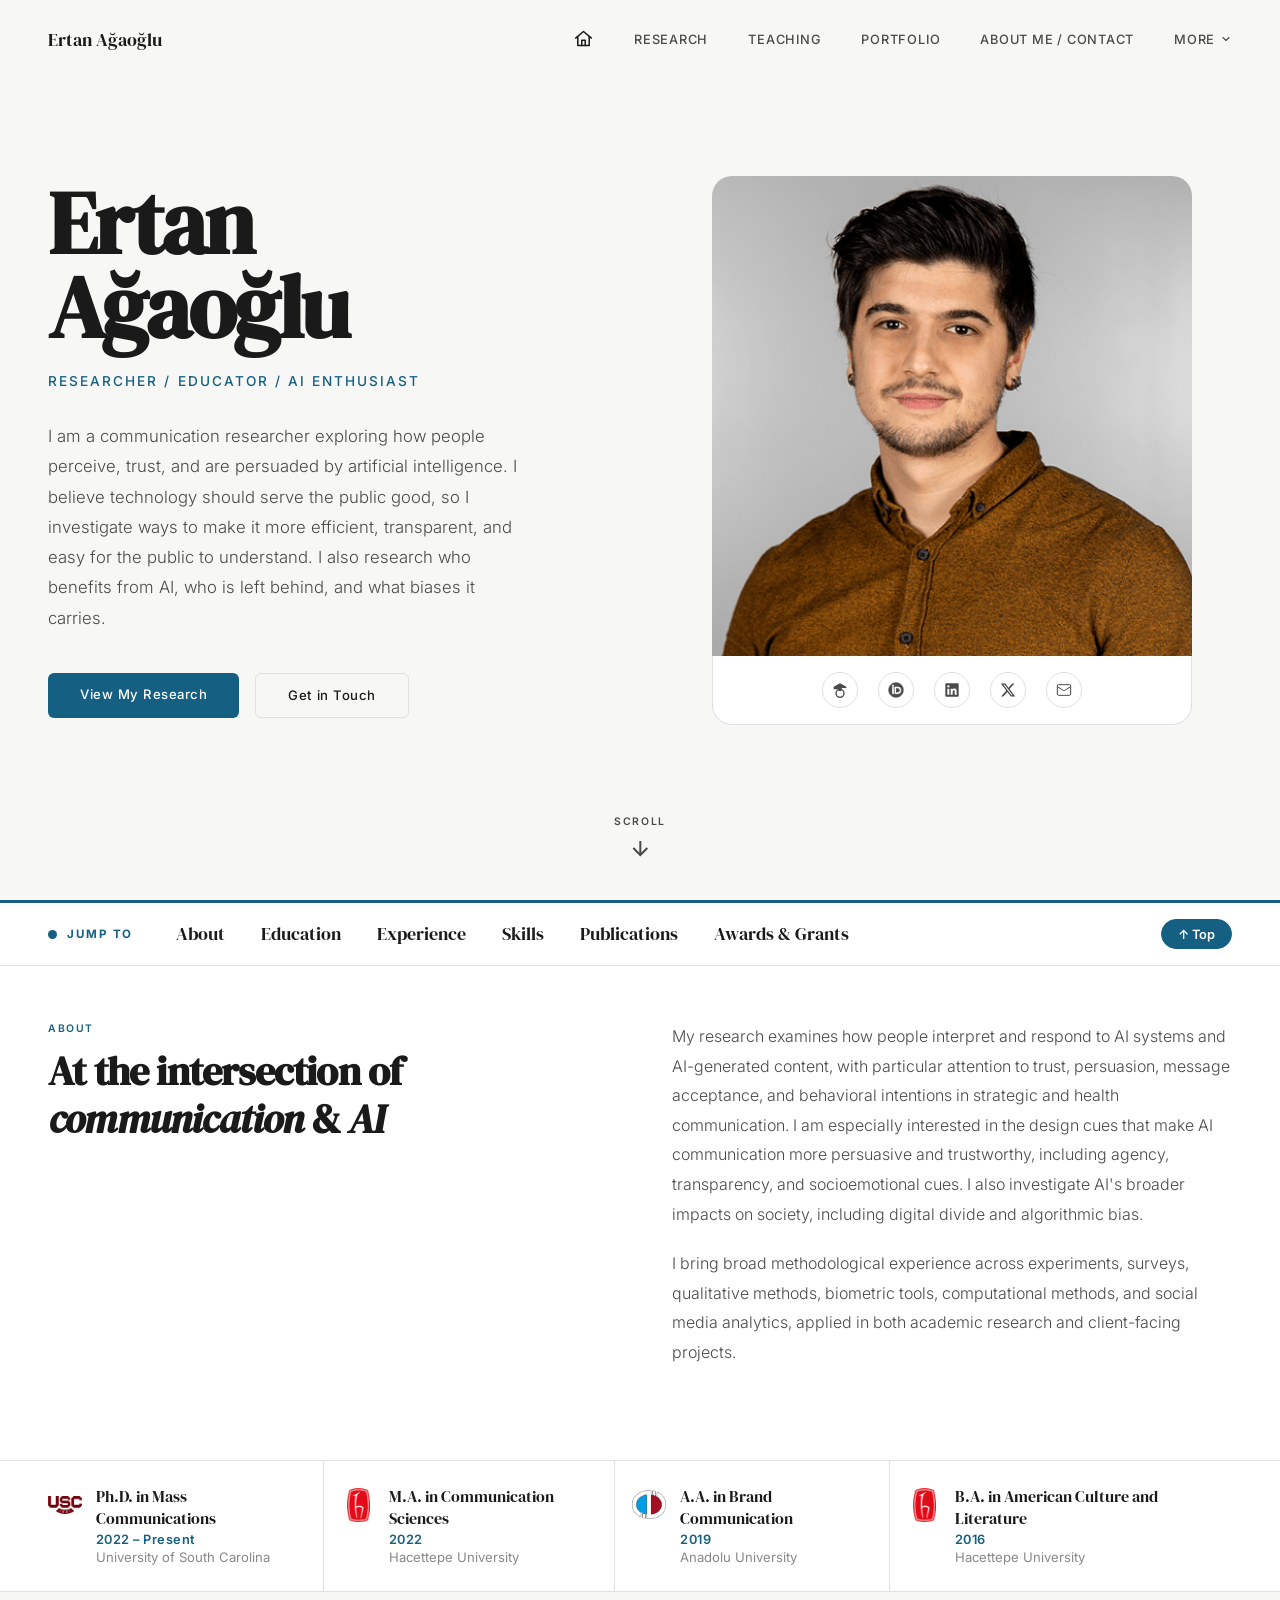
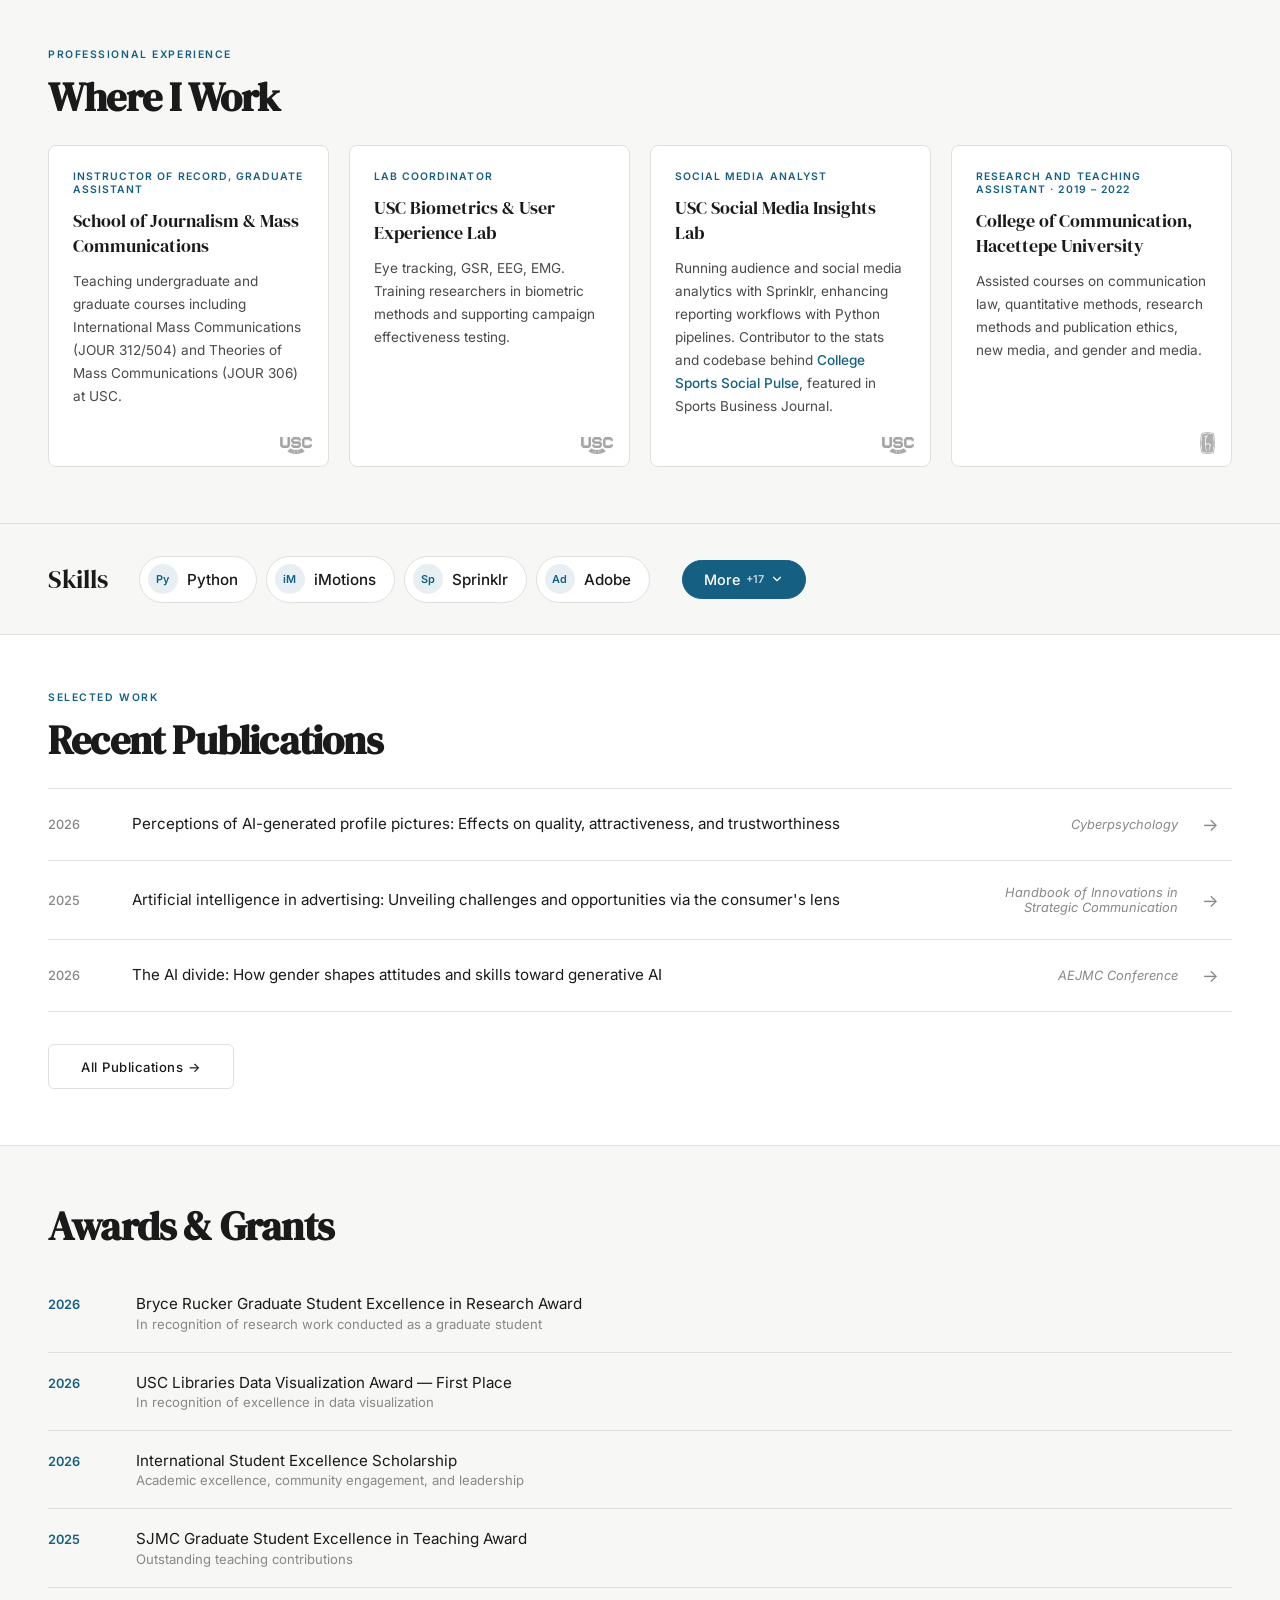
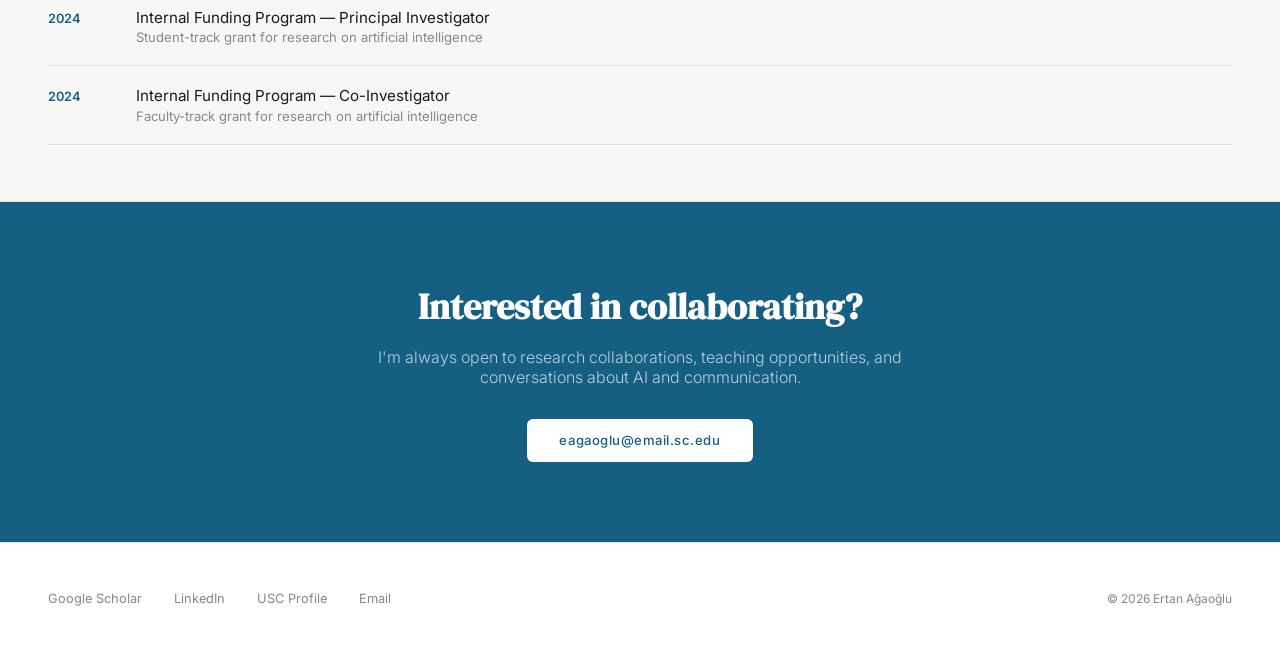
==== commit d2592aa2: "Add More dropdown to nav with link to certifications Co-Authored-By: Claude Opus 5.5 <noreply@anthro" ====
--- a/index.html
+++ b/index.html
@@ -44,6 +44,9 @@
       <li><a href="teaching.html">Teaching</a></li>
       <li><a href="portfolio.html">Portfolio</a></li>
       <li><a href="beyond-academia.html">About Me / Contact</a></li>
+      <li class="nav-more"><button type="button" class="nav-more-btn" aria-expanded="false" aria-haspopup="true">More <svg viewBox="0 0 24 24" aria-hidden="true"><path d="m6 9 6 6 6-6"/></svg></button>
+        <ul class="nav-more-menu"><li><a href="certificates.html">Certifications</a></li></ul>
+      </li>
     </ul>
   </div>
 </nav>
@@ -388,5 +391,6 @@
 </script>
 <script src="subnav.js" defer></script>
 <script src="skills.js" defer></script>
+<script src="nav-more.js" defer></script>
 </body>
 </html>
--- a/style.css
+++ b/style.css
@@ -476,3 +476,19 @@
   .page-header{padding:8rem 1.5rem 3rem}
   .page-header h1{font-size:2.5rem}
 }
+
+/* Nav "More" dropdown */
+.nav-more{position:relative}
+.nav-more-btn{display:inline-flex;align-items:center;gap:.3rem;background:none;border:0;padding:0;cursor:pointer;font:inherit;font-size:.8rem;font-weight:500;color:var(--text2);letter-spacing:.06em;text-transform:uppercase;transition:color .2s}
+.nav-more-btn:hover,.nav-more-btn.active,.nav-more.open .nav-more-btn{color:var(--text)}
+.nav-more-btn svg{width:12px;height:12px;stroke:currentColor;stroke-width:2.25;fill:none;stroke-linecap:round;stroke-linejoin:round;transition:transform .2s}
+.nav-more.open .nav-more-btn svg{transform:rotate(180deg)}
+.nav-more-menu{list-style:none;position:absolute;top:calc(100% + 1rem);right:0;min-width:200px;background:var(--bg);border:1px solid var(--border);border-radius:8px;box-shadow:0 10px 30px rgba(0,0,0,.08);padding:.5rem;opacity:0;visibility:hidden;transform:translateY(-6px);transition:opacity .2s,transform .2s,visibility .2s}
+.nav-more.open .nav-more-menu,.nav-more:focus-within .nav-more-menu{opacity:1;visibility:visible;transform:translateY(0)}
+nav .nav-links .nav-more .nav-more-menu a{display:block;padding:.65rem .9rem;border-radius:6px;color:var(--text2)}
+nav .nav-links .nav-more .nav-more-menu a:hover,nav .nav-links .nav-more .nav-more-menu a.active{color:var(--accent);background:rgba(21,96,130,.07)}
+@media(max-width:900px){
+  .nav-more-btn{display:none}
+  .nav-more-menu{position:static;min-width:0;border:0;box-shadow:none;padding:0;background:none;opacity:1;visibility:visible;transform:none}
+  nav .nav-links .nav-more .nav-more-menu a{padding:0;background:none}
+}
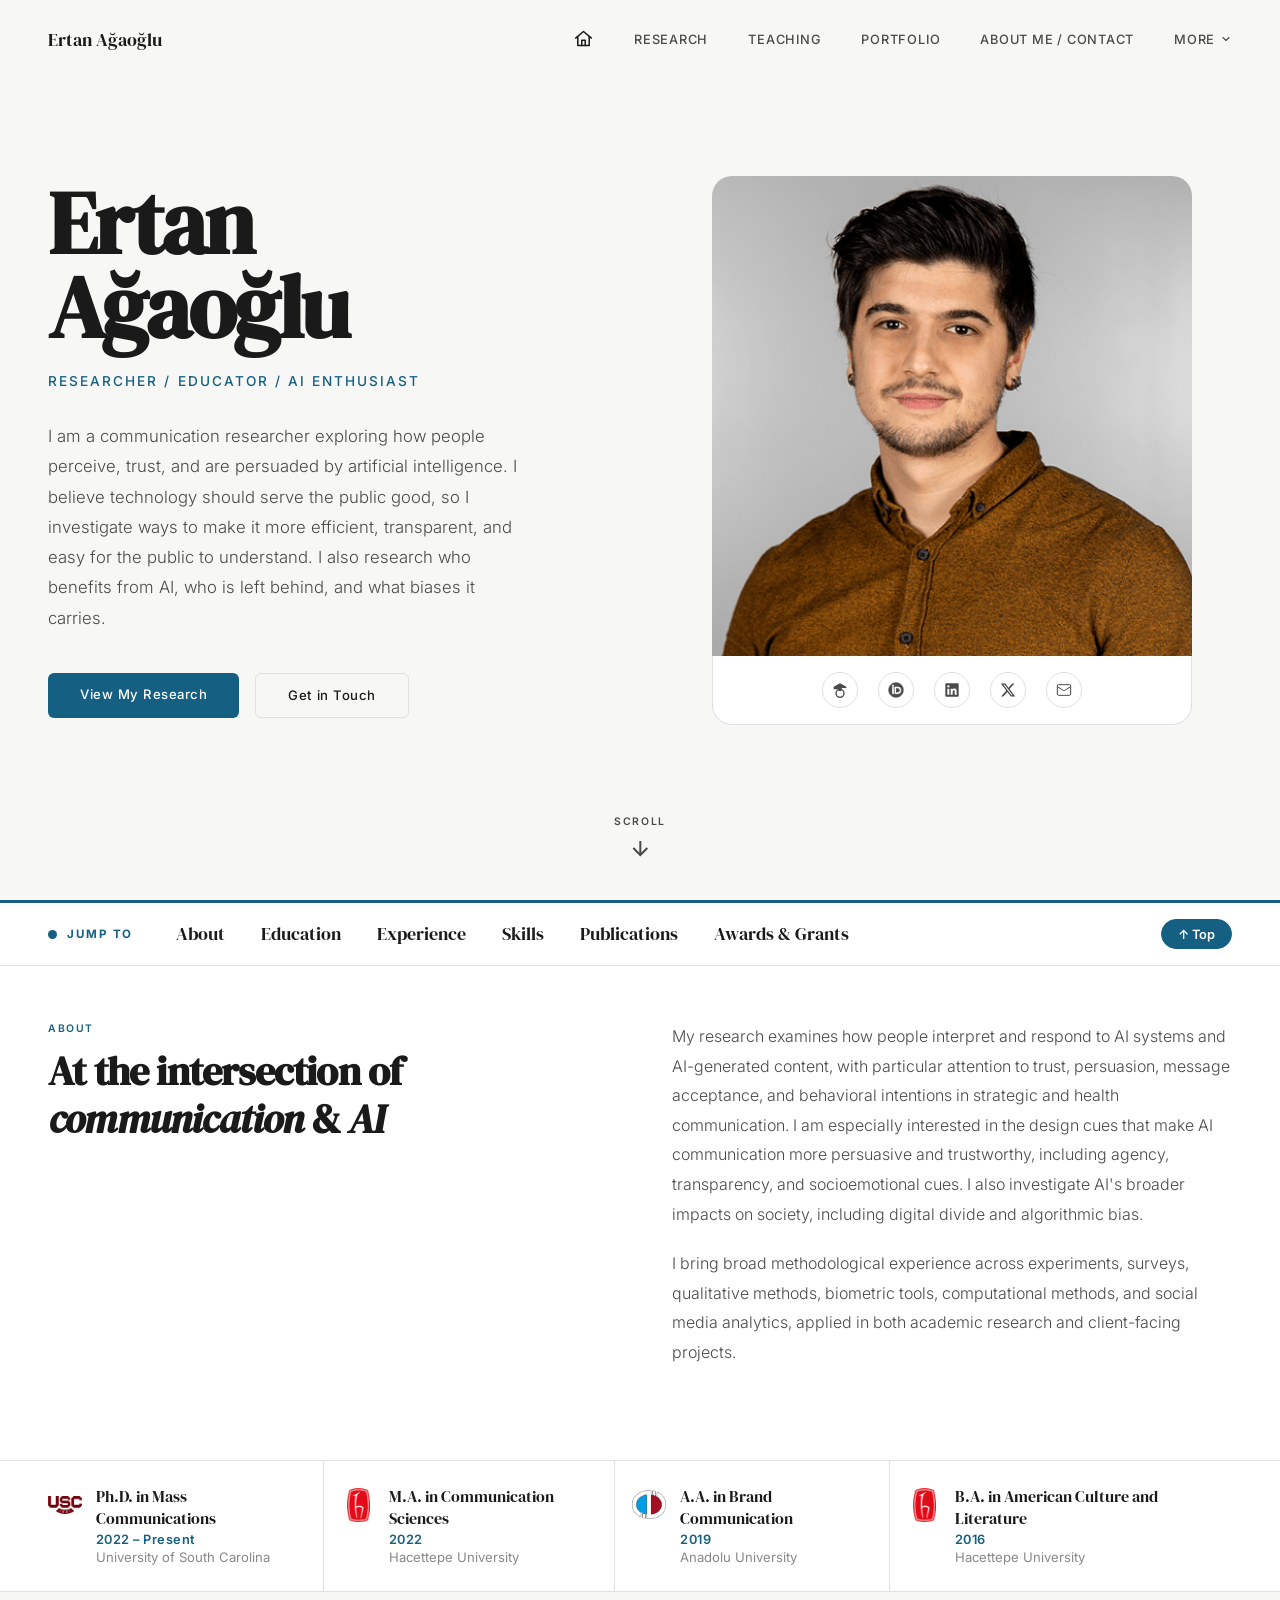
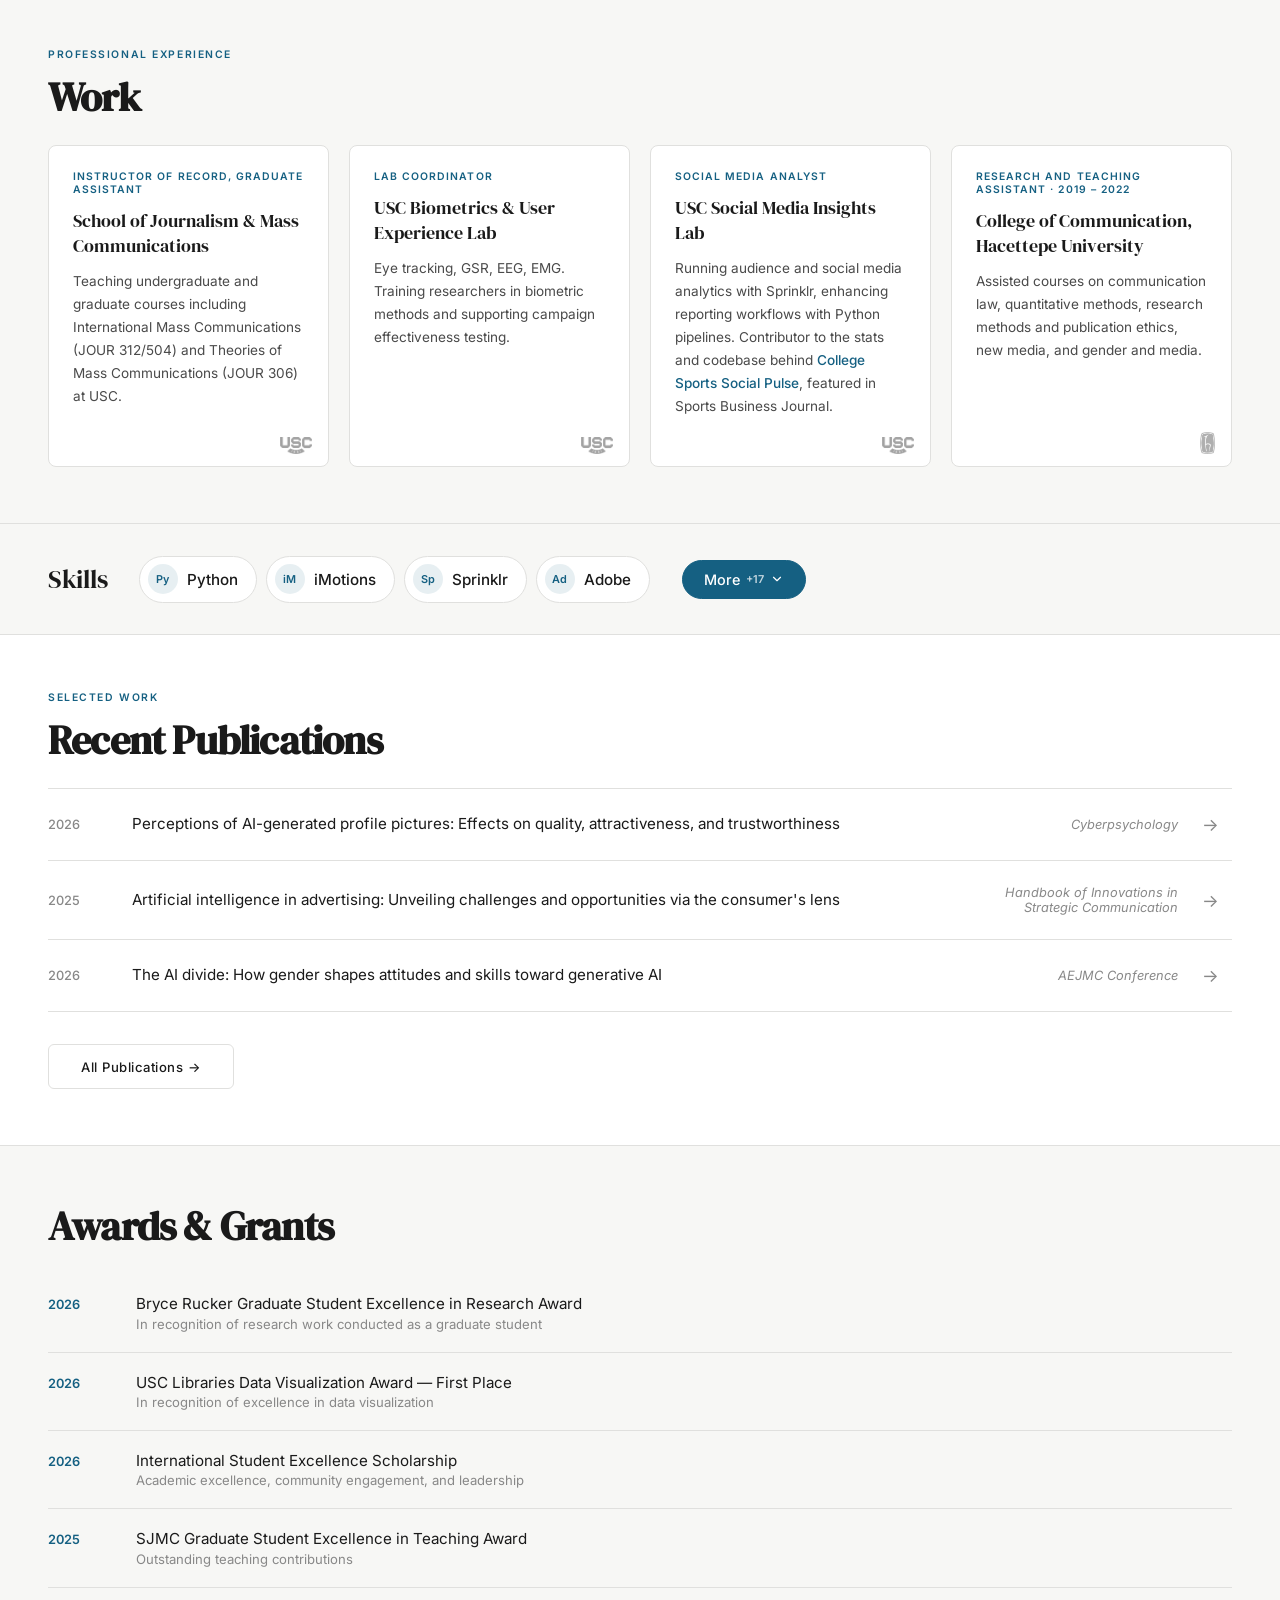
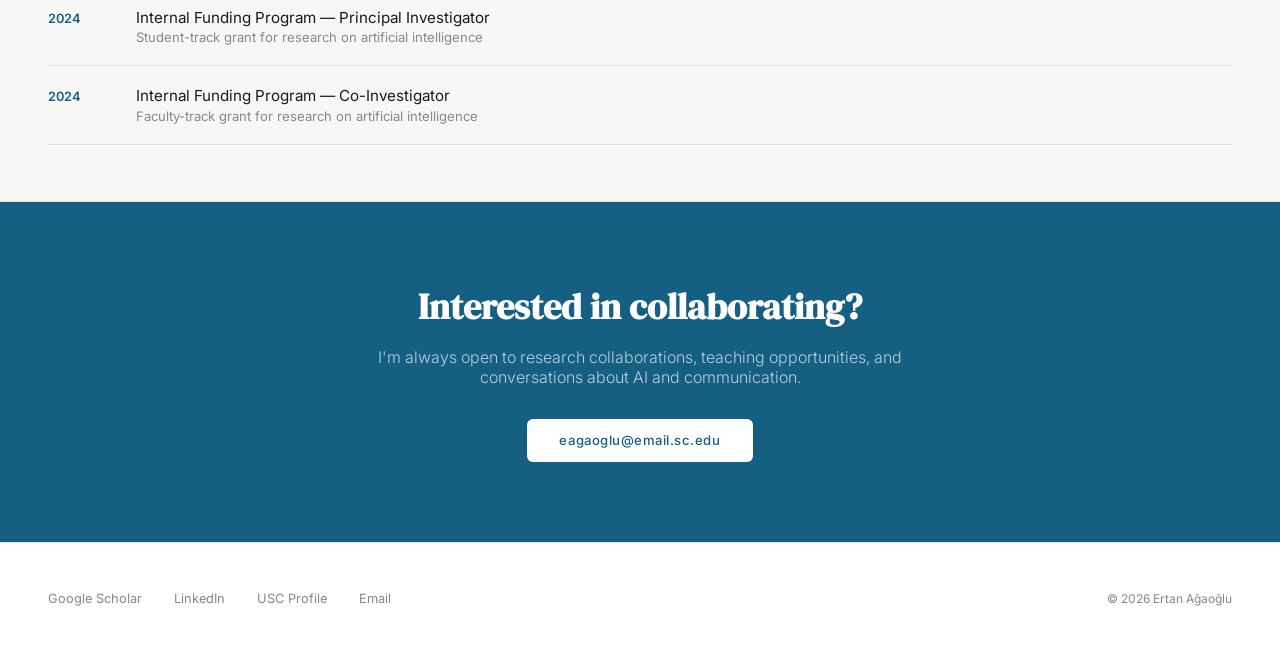
==== commit 7bedeb4a: "Rename Where I Work to Work on home page Co-Authored-By: Claude Opus 5.5 <noreply@anthropic.com> Cla" ====
--- a/index.html
+++ b/index.html
@@ -144,7 +144,7 @@
 
 <section class="section labs-section" id="experience">
   <span class="overline">Professional Experience</span>
-  <h2>Where I Work</h2>
+  <h2>Work</h2>
   <div class="labs-grid labs-grid-4">
     <div class="lab-card reveal">
       <span class="lab-logo" data-label="University of South Carolina"><img src="usc-logo.png" alt="University of South Carolina"></span>
--- a/style.css
+++ b/style.css
@@ -343,7 +343,7 @@
 @media(prefers-reduced-motion:reduce){.hb-page{transition:none}}
 
 /* App slider */
-.app-item+.app-item{border-top:1px solid var(--border)}
+.app-item+.app-item,.cb-row+.app-item,.app-item+.cb-row{border-top:1px solid var(--border)}
 .app-slider{position:relative;overflow:hidden;border-bottom:1px solid var(--border);background:#000;outline:none}
 .app-slides{display:flex;transition:transform .7s cubic-bezier(.4,0,.2,1);will-change:transform}
 .app-slide{flex:0 0 100%;aspect-ratio:1.9/1;overflow:hidden}
@@ -492,3 +492,20 @@
   .nav-more-menu{position:static;min-width:0;border:0;box-shadow:none;padding:0;background:none;opacity:1;visibility:visible;transform:none}
   nav .nav-links .nav-more .nav-more-menu a{padding:0;background:none}
 }
+.app-slider-contain{background:var(--bg2)}
+.app-slider-contain .app-slide{padding:2rem 2rem 4rem}
+.app-slider-contain .app-slide img{object-fit:contain;object-position:center;border-radius:6px}
+@media(max-width:900px){.app-slider-contain .app-slide{padding:1rem 1rem 3.5rem}}
+
+/* Per-section skills (portfolio) */
+.section-skills{max-width:1100px;margin-top:1.5rem;display:flex;align-items:center;gap:2rem;padding:1.25rem 1.75rem;background:var(--bg2);border:1px solid var(--border);border-radius:8px}
+.section-skills .strip-title{font-size:1.35rem}
+.section-skills .strip-pill{background:#fff;font-size:.88rem}
+@media(max-width:900px){.section-skills{flex-direction:column;align-items:flex-start;gap:.9rem;padding:1.1rem 1.25rem}}
+
+/* Social Media Analytics: separate card per app */
+#analytics .app-card{border:0;border-radius:0;background:none;overflow:visible;display:flex;flex-direction:column;gap:2.5rem}
+#analytics .app-card:hover{box-shadow:none}
+#analytics .app-item{border:1px solid var(--border);border-radius:8px;overflow:hidden;background:var(--bg);transition:box-shadow .3s}
+#analytics .app-item+.app-item{border-top:1px solid var(--border)}
+#analytics .app-item:hover{box-shadow:0 6px 24px rgba(0,0,0,.06)}
